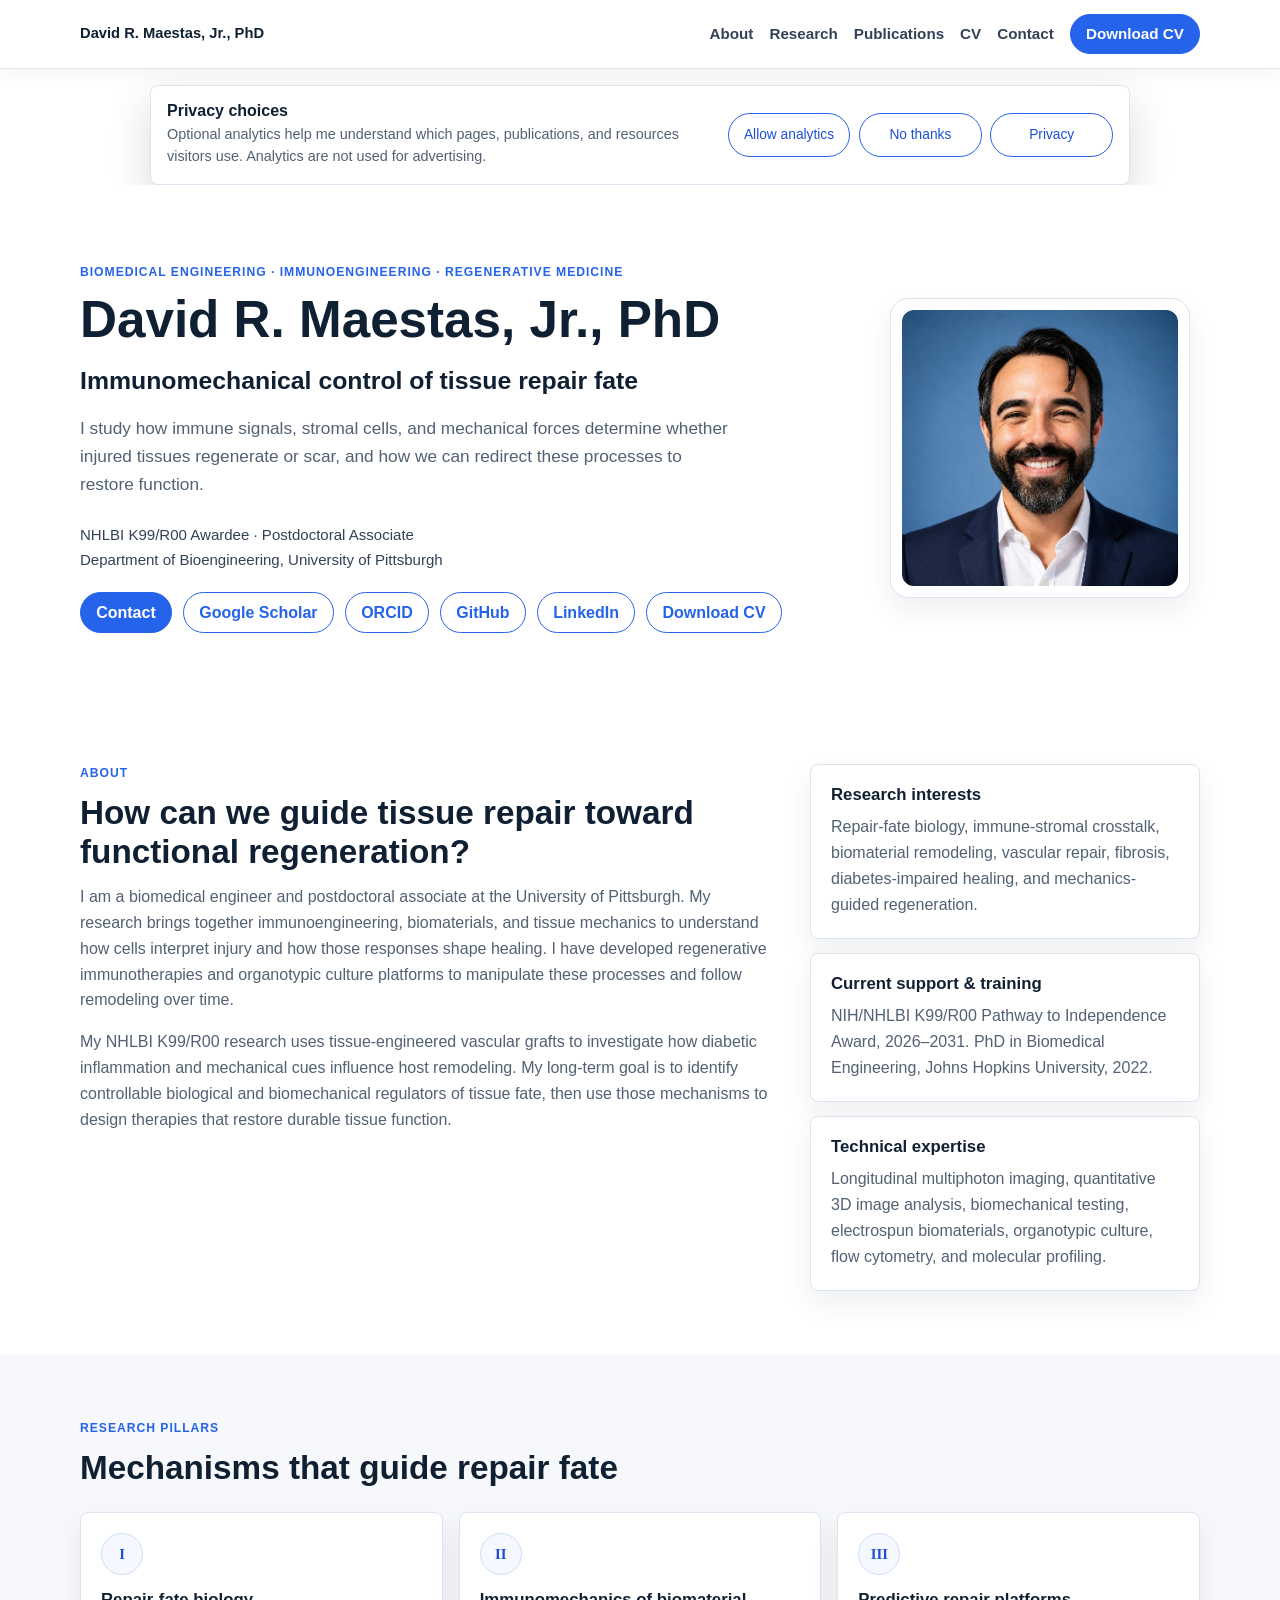
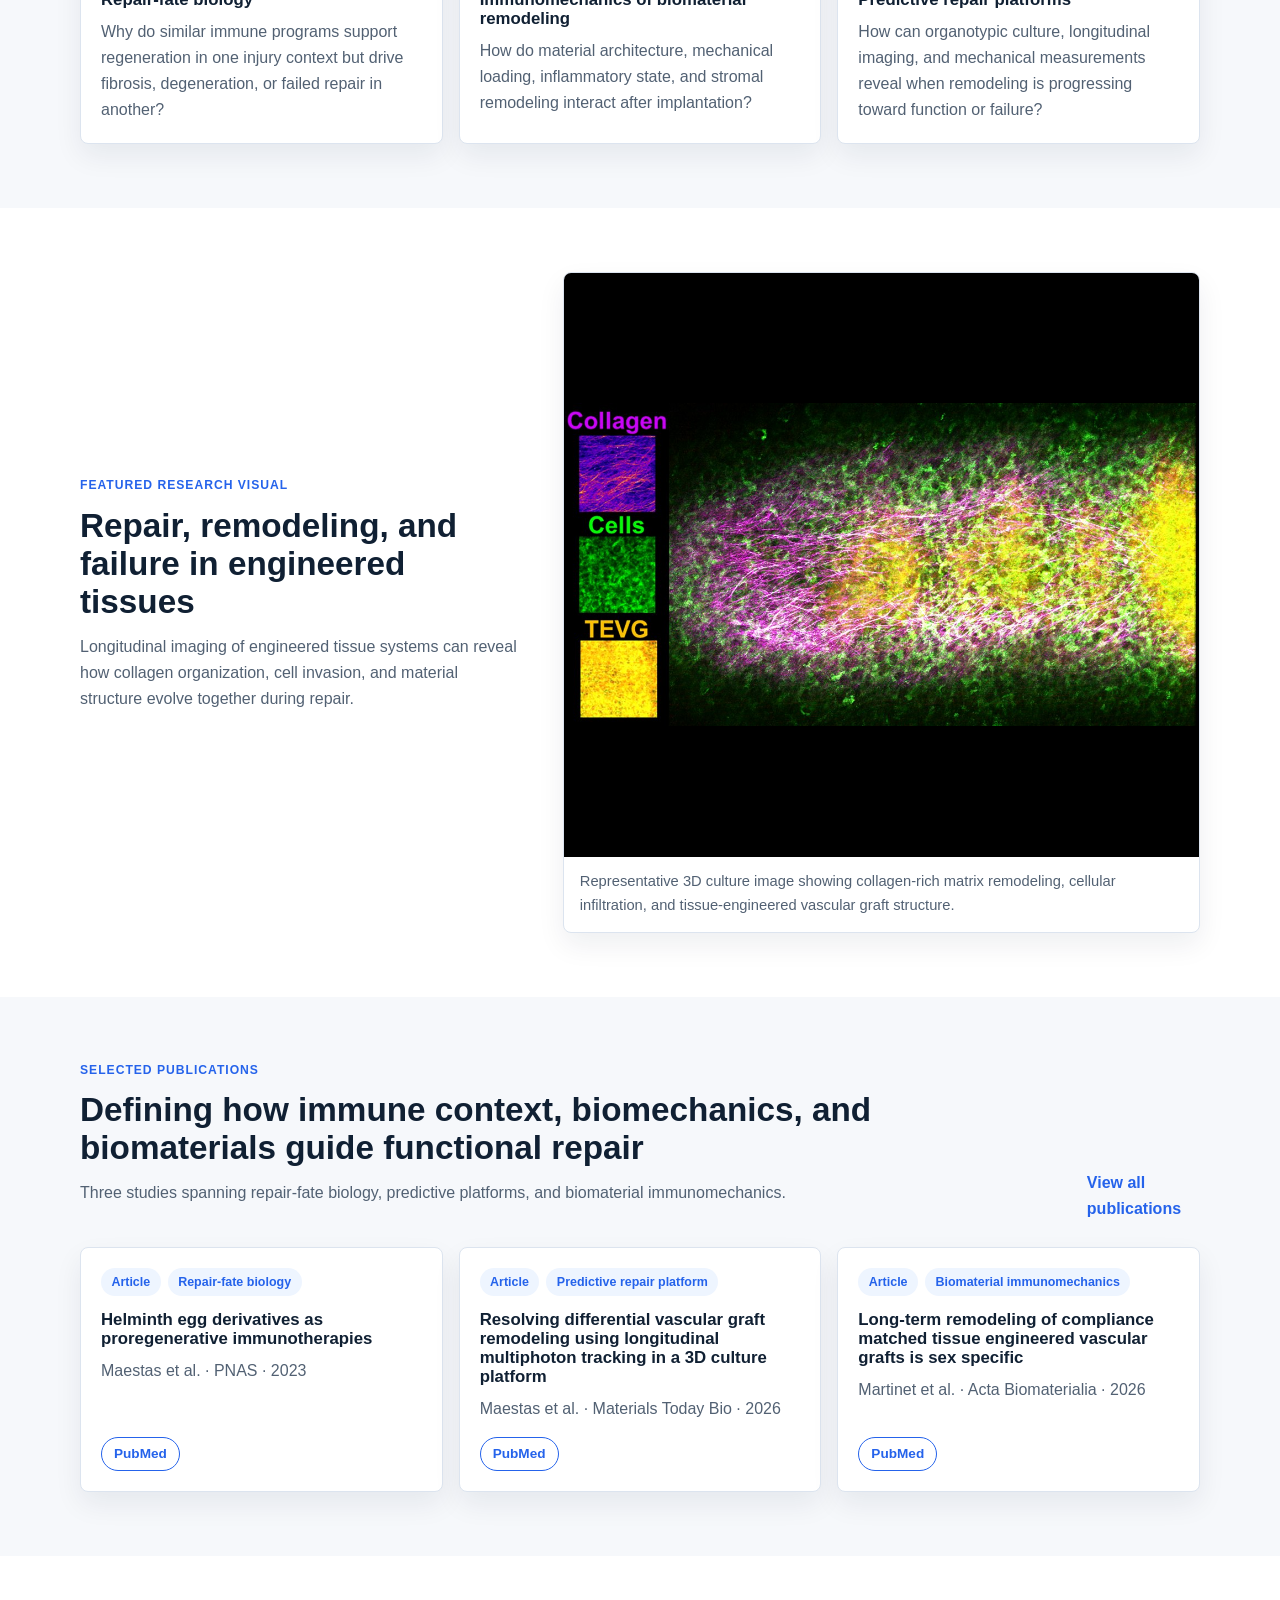
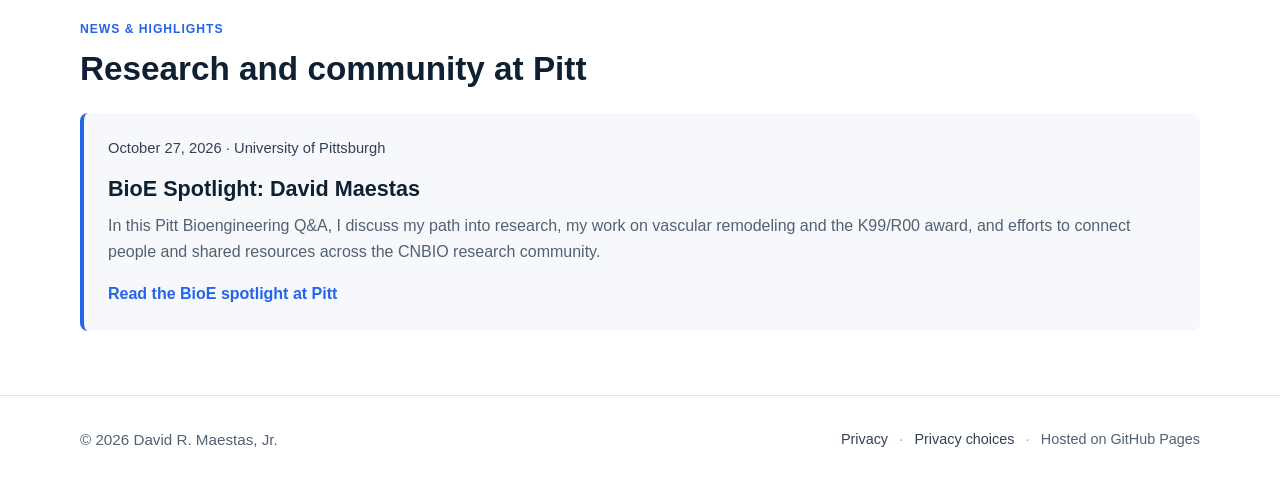
==== index.html @ 8d5c9bd3 "Update downloadable CV to corrected November 2026 version" ====
<!DOCTYPE html>
<html lang="en">
<head>
  <meta charset="utf-8">
  <meta name="viewport" content="width=device-width, initial-scale=1">
  <title>David R. Maestas, Jr., PhD | Biomedical Engineering</title>
  <meta name="description" content="Academic website for David R. Maestas, Jr., PhD, NHLBI K99/R00 awardee studying immune–stromal–mechanical control of functional tissue regeneration and fibrosis.">
  <meta name="robots" content="index,follow,max-image-preview:large">
  <link rel="canonical" href="https://david-maestas.github.io/">
  <meta property="og:type" content="profile">
  <meta property="og:title" content="David R. Maestas, Jr., PhD | Biomedical Engineering">
  <meta property="og:description" content="NHLBI K99/R00 awardee studying how immune signals, stromal cells, and tissue mechanics shape functional regeneration.">
  <meta property="og:url" content="https://david-maestas.github.io/">
  <meta property="og:image" content="https://david-maestas.github.io/assets/david-maestas-headshot.jpg">
  <script type="application/ld+json">
  {
    "@context": "https://schema.org",
    "@type": "ProfilePage",
    "@id": "https://david-maestas.github.io/#profile",
    "url": "https://david-maestas.github.io/",
    "name": "David R. Maestas, Jr., PhD | Academic Profile",
    "dateModified": "2026-11-01",
    "mainEntity": {
      "@type": "Person",
      "@id": "https://david-maestas.github.io/#person",
      "name": "David R. Maestas, Jr., PhD",
      "alternateName": ["David Maestas", "David R. Maestas", "David R. Maestas Jr."],
      "honorificSuffix": "PhD",
      "url": "https://david-maestas.github.io/",
      "image": "https://david-maestas.github.io/assets/david-maestas-headshot.jpg",
      "jobTitle": "Postdoctoral Associate",
      "affiliation": {
        "@type": "Organization",
        "name": "University of Pittsburgh"
      },
      "sameAs": [
        "https://scholar.google.com/citations?user=fU_Xa2kAAAAJ&hl=en",
        "https://orcid.org/0000-0002-8207-1835",
        "https://github.com/david-maestas",
        "https://www.linkedin.com/in/david-r-maestas-jr-phd-5a231016a/",
        "https://www.engineering.pitt.edu/people/students/bioengineering/postdoc/david-r.-maestas",
        "https://www.ncbi.nlm.nih.gov/myncbi/david.maestas.1/bibliography/public/"
      ]
    }
  }
  </script>
  <script src="analytics.js"></script>
  <meta name="theme-color" content="#2563eb">
  <meta property="og:site_name" content="David R. Maestas, Jr., PhD">
  <meta property="og:locale" content="en_US">
  <meta property="og:image:alt" content="David R. Maestas, Jr., PhD">
  <meta name="twitter:card" content="summary_large_image">
  <link rel="icon" type="image/svg+xml" href="assets/favicon.svg">
  <link rel="stylesheet" href="style.css">
</head>
<body>
  <a class="skip-link" href="#main-content">Skip to main content</a>
  <header class="site-header">
    <nav class="nav container" aria-label="Main navigation">
      <a class="brand" href="index.html" aria-label="David R. Maestas, Jr. home">
        <span class="brand-full">David R. Maestas, Jr., PhD</span>
        <span class="brand-short">DRM</span>
      </a>
      <button class="nav-toggle" type="button" aria-expanded="false" aria-controls="nav-menu">
        <span class="sr-only">Toggle navigation</span>
        <span></span>
        <span></span>
        <span></span>
      </button>
      <div class="nav-menu" id="nav-menu">
        <a href="index.html#about" data-analytics-category="navigation" data-analytics-label="about" data-analytics-placement="header">About</a>
        <a href="research.html" data-analytics-category="navigation" data-analytics-label="research" data-analytics-placement="header">Research</a>
        <a href="publications.html" data-analytics-category="navigation" data-analytics-label="publications" data-analytics-placement="header">Publications</a>
        <a href="cv.html" data-analytics-category="navigation" data-analytics-label="cv_page" data-analytics-placement="header">CV</a>
        <a href="contact.html" data-analytics-category="navigation" data-analytics-label="contact" data-analytics-placement="header">Contact</a>
        <a class="nav-button" href="assets/CV_David_Maestas_Nov_2026.pdf" download="David_R_Maestas_CV_Nov_2026.pdf" data-analytics-category="cv" data-analytics-label="cv_pdf" data-analytics-placement="header">Download CV</a>
      </div>
    </nav>
  </header>

  <main id="main-content" tabindex="-1">
    <section class="hero">
      <div class="container hero-grid">
        <div class="hero-copy">
          <p class="eyebrow">Biomedical Engineering &middot; Immunoengineering &middot; Regenerative Medicine</p>
          <h1>David R. Maestas, Jr., PhD</h1>
          <p class="hero-tagline">Immunomechanical control of tissue repair fate</p>
          <p class="hero-summary">I study how immune signals, stromal cells, and mechanical forces determine whether injured tissues regenerate or scar, and how we can redirect these processes to restore function.</p>
          <p class="hero-appointment">NHLBI K99/R00 Awardee · Postdoctoral Associate<br>Department of Bioengineering, University of Pittsburgh</p>
          <div class="button-row" aria-label="Profile links">
            <a class="button primary" href="contact.html" data-analytics-category="internal_cta" data-analytics-label="contact" data-analytics-placement="hero">Contact</a>
            <a class="button secondary" href="https://scholar.google.com/citations?user=fU_Xa2kAAAAJ&amp;hl=en" data-analytics-category="profile" data-analytics-label="google_scholar" data-analytics-placement="hero">Google Scholar</a>
            <a class="button secondary" href="https://orcid.org/0000-0002-8207-1835" data-analytics-category="profile" data-analytics-label="orcid" data-analytics-placement="hero">ORCID</a>
            <a class="button secondary" href="https://github.com/david-maestas" data-analytics-category="profile" data-analytics-label="github" data-analytics-placement="hero">GitHub</a>
            <a class="button secondary" href="https://www.linkedin.com/in/david-r-maestas-jr-phd-5a231016a/" data-analytics-category="profile" data-analytics-label="linkedin" data-analytics-placement="hero">LinkedIn</a>
            <a class="button secondary" href="assets/CV_David_Maestas_Nov_2026.pdf" download="David_R_Maestas_CV_Nov_2026.pdf" data-analytics-category="cv" data-analytics-label="cv_pdf" data-analytics-placement="hero">Download CV</a>
          </div>
        </div>
        <div class="hero-portrait">
          <img width="1254" height="1254" src="assets/david-maestas-headshot.jpg" alt="Portrait of David R. Maestas, Jr., PhD">
        </div>
      </div>
    </section>

    <section class="section" id="about">
      <div class="container two-column">
        <div>
          <p class="section-kicker">About</p>
          <h2>How can we guide tissue repair toward functional regeneration?</h2>
          <p>I am a biomedical engineer and postdoctoral associate at the University of Pittsburgh. My research brings together immunoengineering, biomaterials, and tissue mechanics to understand how cells interpret injury and how those responses shape healing. I have developed regenerative immunotherapies and organotypic culture platforms to manipulate these processes and follow remodeling over time.</p>
          <p>My NHLBI K99/R00 research uses tissue-engineered vascular grafts to investigate how diabetic inflammation and mechanical cues influence host remodeling. My long-term goal is to identify controllable biological and biomechanical regulators of tissue fate, then use those mechanisms to design therapies that restore durable tissue function.</p>
        </div>
        <aside class="info-stack" aria-label="Professional summary">
          <article class="card compact-card">
            <h3>Research interests</h3>
            <p>Repair-fate biology, immune-stromal crosstalk, biomaterial remodeling, vascular repair, fibrosis, diabetes-impaired healing, and mechanics-guided regeneration.</p>
          </article>
          <article class="card compact-card">
            <h3>Current support &amp; training</h3>
            <p>NIH/NHLBI K99/R00 Pathway to Independence Award, 2026–2031. PhD in Biomedical Engineering, Johns Hopkins University, 2022.</p>
          </article>
          <article class="card compact-card">
            <h3>Technical expertise</h3>
            <p>Longitudinal multiphoton imaging, quantitative 3D image analysis, biomechanical testing, electrospun biomaterials, organotypic culture, flow cytometry, and molecular profiling.</p>
          </article>
        </aside>
      </div>
    </section>

    <section class="section section-muted">
      <div class="container">
        <div class="section-heading">
          <p class="section-kicker">Research pillars</p>
          <h2>Mechanisms that guide repair fate</h2>
        </div>
        <div class="card-grid three">
          <article class="card pillar-card">
            <span class="card-letter" aria-hidden="true">I</span>
            <h3>Repair-fate biology</h3>
            <p>Why do similar immune programs support regeneration in one injury context but drive fibrosis, degeneration, or failed repair in another?</p>
          </article>
          <article class="card pillar-card">
            <span class="card-letter" aria-hidden="true">II</span>
            <h3>Immunomechanics of biomaterial remodeling</h3>
            <p>How do material architecture, mechanical loading, inflammatory state, and stromal remodeling interact after implantation?</p>
          </article>
          <article class="card pillar-card">
            <span class="card-letter" aria-hidden="true">III</span>
            <h3>Predictive repair platforms</h3>
            <p>How can organotypic culture, longitudinal imaging, and mechanical measurements reveal when remodeling is progressing toward function or failure?</p>
          </article>
        </div>
      </div>
    </section>

    <section class="section">
      <div class="container visual-feature">
        <div>
          <p class="section-kicker">Featured research visual</p>
          <h2>Repair, remodeling, and failure in engineered tissues</h2>
          <p>Longitudinal imaging of engineered tissue systems can reveal how collagen organization, cell invasion, and material structure evolve together during repair.</p>
        </div>
        <figure class="research-figure">
          <img loading="lazy" width="1150" height="584" src="assets/research-visual-3d-culture.jpg" alt="Composite research image showing collagen, cells, and a tissue engineered vascular graft in 3D culture.">
          <figcaption>Representative 3D culture image showing collagen-rich matrix remodeling, cellular infiltration, and tissue-engineered vascular graft structure.</figcaption>
        </figure>
      </div>
    </section>

    <section class="section section-muted">
      <div class="container">
        <div class="section-heading split">
          <div>
            <p class="section-kicker">Selected publications</p>
            <h2>Defining how immune context, biomechanics, and biomaterials guide functional repair</h2>
            <p>Three studies spanning repair-fate biology, predictive platforms, and biomaterial immunomechanics.</p>
          </div>
          <a class="text-link" href="publications.html" data-analytics-category="internal_cta" data-analytics-label="all_publications" data-analytics-placement="selected_publications">View all publications</a>
        </div>
        <div class="publication-preview">
          <article class="publication-card">
            <div class="tag-row"><span class="tag">Article</span><span class="tag">Repair-fate biology</span></div>
            <h3>Helminth egg derivatives as proregenerative immunotherapies</h3>
            <p class="pub-meta">Maestas et al. &middot; PNAS &middot; 2023</p>
            <div class="button-row small">
              <a class="button secondary" href="https://pubmed.ncbi.nlm.nih.gov/36780522/" data-analytics-category="publication" data-analytics-label="pubmed_36780522" data-analytics-placement="selected_publications">PubMed</a>
            </div>
          </article>
          <article class="publication-card">
            <div class="tag-row"><span class="tag">Article</span><span class="tag">Predictive repair platform</span></div>
            <h3>Resolving differential vascular graft remodeling using longitudinal multiphoton tracking in a 3D culture platform</h3>
            <p class="pub-meta">Maestas et al. &middot; Materials Today Bio &middot; 2026</p>
            <div class="button-row small">
              <a class="button secondary" href="https://pubmed.ncbi.nlm.nih.gov/42761648/" data-analytics-category="publication" data-analytics-label="pubmed_42761648" data-analytics-placement="selected_publications">PubMed</a>
            </div>
          </article>
          <article class="publication-card">
            <div class="tag-row"><span class="tag">Article</span><span class="tag">Biomaterial immunomechanics</span></div>
            <h3>Long-term remodeling of compliance matched tissue engineered vascular grafts is sex specific</h3>
            <p class="pub-meta">Martinet et al. &middot; Acta Biomaterialia &middot; 2026</p>
            <div class="button-row small">
              <a class="button secondary" href="https://pubmed.ncbi.nlm.nih.gov/42349735/" data-analytics-category="publication" data-analytics-label="pubmed_42349735" data-analytics-placement="selected_publications">PubMed</a>
            </div>
          </article>
        </div>
      </div>
    </section>
    <section class="section" id="highlights">
      <div class="container">
        <div class="section-heading"><p class="section-kicker">News &amp; highlights</p><h2>Research and community at Pitt</h2></div>
        <article class="news-highlight">
          <p class="page-updated"><time datetime="2026-10-27">October 27, 2026</time> · University of Pittsburgh</p>
          <h3>BioE Spotlight: David Maestas</h3>
          <p>In this Pitt Bioengineering Q&amp;A, I discuss my path into research, my work on vascular remodeling and the K99/R00 award, and efforts to connect people and shared resources across the CNBIO research community.</p>
          <a class="text-link" href="https://www.engineering.pitt.edu/news/2026/bioe-spotlight-series-david-maestas/">Read the BioE spotlight at Pitt</a>
        </article>
      </div>
    </section>
  </main>

  <footer class="site-footer">
    <div class="container footer-inner">
      <p>&copy; 2026 David R. Maestas, Jr.</p>
      <nav class="footer-links" aria-label="Footer navigation">
        <a href="privacy.html" data-analytics-category="navigation" data-analytics-label="privacy" data-analytics-placement="footer">Privacy</a>
        <a href="privacy.html#analytics-choice" data-analytics-privacy-choices>Privacy choices</a>
        <span>Hosted on GitHub Pages</span>
      </nav>
    </div>
  </footer>

  <script src="script.js"></script>
</body>
</html>
---- style.css ----
:root {
  --bg: #ffffff;
  --bg-soft: #f6f8fb;
  --bg-blue: #eef5ff;
  --text: #102033;
  --muted: #526173;
  --muted-strong: #334155;
  --line: #dce4ef;
  --accent: #2563eb;
  --accent-dark: #1d4ed8;
  --card: #ffffff;
  --shadow: 0 12px 28px rgba(15, 32, 51, 0.07);
  --radius: 8px;
  --max-width: 1120px;
}

* {
  box-sizing: border-box;
}

html {
  scroll-behavior: smooth;
  scroll-padding-top: 88px;
}

body {
  margin: 0;
  color: var(--text);
  background: var(--bg);
  font-family: Arial, Helvetica, sans-serif;
  font-size: 16px;
  line-height: 1.62;
}

img {
  display: block;
  max-width: 100%;
}

a {
  color: var(--accent);
  text-decoration: none;
}

a:hover,
a:focus {
  color: var(--accent-dark);
  text-decoration: underline;
}

h1,
h2,
h3,
p {
  margin-top: 0;
}

h1,
h2,
h3 {
  line-height: 1.15;
  letter-spacing: 0;
}

h1 {
  font-size: clamp(2rem, 4.2vw, 3.45rem);
  margin-bottom: 0.85rem;
}

h2 {
  font-size: clamp(1.5rem, 2.6vw, 2.15rem);
  margin-bottom: 0.8rem;
}

h3 {
  font-size: 1.05rem;
  margin-bottom: 0.6rem;
}

p {
  color: var(--muted);
}

.container {
  width: min(100% - 40px, var(--max-width));
  margin: 0 auto;
}

.narrow {
  max-width: 820px;
}

.sr-only {
  position: absolute;
  width: 1px;
  height: 1px;
  padding: 0;
  margin: -1px;
  overflow: hidden;
  clip: rect(0, 0, 0, 0);
  white-space: nowrap;
  border: 0;
}

.site-header {
  position: sticky;
  top: 0;
  z-index: 20;
  background: rgba(255, 255, 255, 0.96);
  border-bottom: 1px solid rgba(220, 228, 239, 0.9);
  box-shadow: 0 6px 18px rgba(15, 32, 51, 0.045);
  backdrop-filter: blur(10px);
}

.nav {
  min-height: 68px;
  display: flex;
  align-items: center;
  justify-content: space-between;
  gap: 1rem;
}

.brand {
  display: inline-flex;
  align-items: center;
  color: var(--text);
  font-size: clamp(0.92rem, 1.15vw, 1.02rem);
  font-weight: 800;
  letter-spacing: 0;
  text-decoration: none;
  white-space: nowrap;
}

.brand:hover,
.brand:focus {
  color: var(--accent);
  text-decoration: none;
}

.brand-short {
  display: none;
  place-items: center;
  width: 42px;
  height: 42px;
  border-radius: 10px;
  color: #ffffff;
  background: var(--accent);
  font-weight: 800;
}

.nav-menu {
  display: flex;
  align-items: center;
  gap: 1rem;
  font-size: 0.95rem;
  font-weight: 600;
}

.nav-menu a {
  color: var(--muted-strong);
}

.nav-menu a:hover,
.nav-menu a:focus,
.nav-menu a.active {
  color: var(--accent);
}

.nav-button,
.button {
  display: inline-flex;
  align-items: center;
  justify-content: center;
  min-height: 40px;
  padding: 0.62rem 0.95rem;
  border-radius: 999px;
  border: 1px solid var(--accent);
  font-weight: 700;
  line-height: 1.2;
  text-decoration: none;
  white-space: nowrap;
}

a:focus-visible,
button:focus-visible,
.button:focus-visible {
  outline: 3px solid var(--accent-dark);
  outline-offset: 3px;
}

.nav-button,
.button.primary {
  color: #ffffff;
  background: var(--accent);
}

.nav-menu .nav-button {
  color: #ffffff;
}

.nav-button:hover,
.nav-button:focus,
.button.primary:hover,
.button.primary:focus {
  color: #ffffff;
  background: var(--accent-dark);
  border-color: var(--accent-dark);
  text-decoration: none;
}

.button.secondary {
  color: var(--accent);
  background: #ffffff;
}

.button.secondary:hover,
.button.secondary:focus {
  color: #ffffff;
  background: var(--accent);
  text-decoration: none;
}

.button.disabled {
  color: #64748b;
  background: #f8fafc;
  border-color: #dbe3ed;
  cursor: default;
  pointer-events: none;
}

.button-row {
  display: flex;
  flex-wrap: wrap;
  gap: 0.7rem;
  align-items: center;
}

.button-row.small {
  gap: 0.45rem;
}

.button-row.small .button {
  min-height: 34px;
  padding: 0.45rem 0.75rem;
  font-size: 0.85rem;
}

.nav-toggle {
  display: none;
  width: 46px;
  height: 46px;
  padding: 0;
  border: 1px solid var(--line);
  border-radius: 12px;
  background: #ffffff;
  cursor: pointer;
}

.nav-toggle span:not(.sr-only) {
  display: block;
  width: 20px;
  height: 2px;
  margin: 4px auto;
  background: var(--text);
}

.hero {
  padding: 4.9rem 0 4.2rem;
  background: #ffffff;
}

.hero-grid {
  display: grid;
  grid-template-columns: minmax(0, 1fr) 320px;
  gap: 3rem;
  align-items: center;
}

.hero h1 {
  max-width: 720px;
  font-size: clamp(2.1rem, 4vw, 3.55rem);
  line-height: 1.06;
  text-wrap: balance;
}

.eyebrow,
.section-kicker {
  color: var(--accent);
  font-size: 0.76rem;
  font-weight: 800;
  letter-spacing: 0.08em;
  text-transform: uppercase;
  margin-bottom: 0.65rem;
}

.hero-tagline {
  color: var(--text);
  font-size: clamp(1.18rem, 2vw, 1.55rem);
  font-weight: 700;
  margin-bottom: 0.85rem;
  text-wrap: balance;
}

.hero-summary {
  max-width: 650px;
  font-size: 1.08rem;
  margin-bottom: 1.55rem;
}

.hero-portrait {
  justify-self: center;
  width: min(100%, 300px);
  aspect-ratio: 1;
  border-radius: 18px;
  padding: 0.7rem;
  background: #ffffff;
  border: 1px solid var(--line);
  box-shadow: var(--shadow);
}

.hero-portrait img {
  width: 100%;
  height: 100%;
  object-fit: cover;
  border-radius: 12px;
}

.section,
.page-hero {
  padding: 4rem 0;
}

.page-hero {
  background: var(--bg-soft);
  border-bottom: 1px solid var(--line);
}

.page-hero .button {
  margin-top: 1rem;
}

.section-muted {
  background: var(--bg-soft);
}

.section-heading {
  max-width: 780px;
  margin-bottom: 1.55rem;
}

.section-heading.split {
  max-width: none;
  display: flex;
  align-items: end;
  justify-content: space-between;
  gap: 1.5rem;
}

.text-link {
  font-weight: 700;
}

.two-column {
  display: grid;
  grid-template-columns: minmax(0, 1fr) 390px;
  gap: 2.4rem;
  align-items: start;
}

.info-stack {
  display: grid;
  gap: 0.9rem;
}

.card,
.publication-card,
.publication-entry,
.cv-section {
  background: var(--card);
  border: 1px solid var(--line);
  border-radius: var(--radius);
  box-shadow: var(--shadow);
}

.card {
  padding: 1.25rem;
}

.compact-card p,
.pillar-card p,
.publication-card p,
.contact-card p {
  margin-bottom: 0;
}

.card-grid {
  display: grid;
  gap: 1rem;
}

.card-grid.three {
  grid-template-columns: repeat(3, minmax(0, 1fr));
}

.pillar-card {
  min-height: 220px;
}

.card-letter {
  display: inline-grid;
  place-items: center;
  width: 42px;
  height: 42px;
  margin-bottom: 0.95rem;
  border: 1px solid #cfddfa;
  border-radius: 50%;
  color: var(--accent-dark);
  background: #f5f8ff;
  font-family: Georgia, "Times New Roman", serif;
  font-size: 0.92rem;
  font-weight: 700;
  line-height: 1;
}

.visual-feature {
  display: grid;
  grid-template-columns: 0.82fr 1.18fr;
  gap: 2.5rem;
  align-items: center;
}

.research-figure {
  margin: 0;
  overflow: hidden;
  border: 1px solid var(--line);
  border-radius: var(--radius);
  background: #ffffff;
  box-shadow: var(--shadow);
}

.research-figure img {
  width: 100%;
  aspect-ratio: 1692 / 859;
  background: #000000;
  object-fit: contain;
  object-position: center;
}

.research-figure figcaption {
  padding: 0.85rem 1rem;
  color: var(--muted);
  font-size: 0.92rem;
}

.publication-preview {
  display: grid;
  grid-template-columns: repeat(3, minmax(0, 1fr));
  gap: 1rem;
}

.publication-card {
  display: flex;
  min-height: 245px;
  flex-direction: column;
  padding: 1.25rem;
}

.publication-card .button-row {
  margin-top: auto;
}

.tag-row {
  display: flex;
  flex-wrap: wrap;
  gap: 0.45rem;
  margin-bottom: 0.85rem;
}

.tag,
.badge {
  display: inline-flex;
  align-items: center;
  min-height: 28px;
  padding: 0.25rem 0.65rem;
  border-radius: 999px;
  color: var(--accent);
  background: var(--bg-blue);
  font-size: 0.78rem;
  font-weight: 800;
}

.pub-meta,
.authors,
.venue,
.muted {
  color: var(--muted);
}

.content-list {
  display: grid;
  gap: 1.45rem;
}

.content-block {
  max-width: 880px;
  min-width: 0;
  overflow-wrap: anywhere;
  padding-bottom: 0.2rem;
}

.content-block.callout {
  max-width: none;
  padding: 1.5rem;
  border-radius: var(--radius);
  background: var(--bg-blue);
  border: 1px solid #cfe0ff;
}

.timeline {
  display: grid;
  gap: 1.05rem;
}

.timeline-item {
  display: grid;
  grid-template-columns: 110px minmax(0, 1fr);
  gap: 1.25rem;
}

.year {
  color: var(--accent);
  font-size: 1.25rem;
  font-weight: 800;
  padding-top: 1.1rem;
}

.publication-entry {
  padding: 1.25rem;
}

.publication-entry h2 {
  font-size: 1.35rem;
  margin-top: 0.8rem;
}

.publication-entry h3 {
  font-size: 1.2rem;
  line-height: 1.3;
  margin: 0.5rem 0 0.8rem;
}

.hero-appointment {
  font-size: 0.94rem;
  color: var(--muted-strong);
  margin-bottom: 1.25rem;
}

.skip-link {
  position: fixed;
  z-index: 100;
  top: 0.5rem;
  left: 0.5rem;
  transform: translateY(-180%);
  padding: 0.65rem 1rem;
  background: var(--text);
  color: #ffffff;
  border-radius: 6px;
}

.skip-link:focus {
  transform: translateY(0);
  color: #ffffff;
}

main:focus {
  outline: none;
}

.card-grid.two {
  grid-template-columns: repeat(2, minmax(0, 1fr));
}

.status-note,
.page-updated,
.award-detail {
  font-size: 0.92rem;
  color: var(--muted-strong);
}

.status-note {
  margin: 1rem 0 0;
}

.news-highlight {
  padding: 1.5rem;
  border-left: 4px solid var(--accent);
  background: var(--bg-soft);
  border-radius: var(--radius);
}

.news-highlight h3 {
  font-size: 1.35rem;
  line-height: 1.3;
}

.contact-card a,
.publication-entry,
.cv-section {
  overflow-wrap: anywhere;
}

.cv-section p:last-child {
  margin-bottom: 0;
}

.cv-layout {
  display: grid;
  gap: 1rem;
}

.cv-section {
  padding: 1.25rem;
}

.cv-section h2 {
  font-size: 1.35rem;
  padding-bottom: 0.7rem;
  margin-bottom: 0.85rem;
  border-bottom: 1px solid var(--line);
}

.cv-item {
  padding: 0.8rem 0;
}

.cv-item + .cv-item {
  border-top: 1px solid var(--line);
}

.placeholder {
  color: var(--muted);
}

.skill-list {
  margin: 0;
  padding-left: 1.2rem;
  color: var(--muted);
}

.contact-hero {
  text-align: center;
}

.contact-grid {
  max-width: 900px;
  display: grid;
  grid-template-columns: repeat(2, minmax(0, 1fr));
  gap: 1rem;
}

.contact-card h2 {
  font-size: 1.2rem;
}

.contact-card.wide {
  grid-column: 1 / -1;
}

.site-footer {
  padding: 2rem 0;
  border-top: 1px solid var(--line);
  background: #ffffff;
}

.site-footer p {
  margin: 0;
  color: var(--muted);
  font-size: 0.95rem;
}

.footer-inner,
.footer-links {
  display: flex;
  align-items: center;
  gap: 0.7rem;
}

.footer-inner {
  justify-content: space-between;
}

.footer-links {
  flex-wrap: wrap;
  justify-content: flex-end;
  color: var(--muted);
  font-size: 0.9rem;
}

.footer-links > * + *::before {
  content: "\00b7";
  margin-right: 0.7rem;
  color: #94a3b8;
}

.footer-links a {
  color: var(--muted-strong);
}

.privacy-content strong {
  color: var(--text);
}

.analytics-consent {
  width: min(calc(100% - 32px), 980px);
  margin: 16px auto 0;
  padding: 1rem;
  border: 1px solid var(--line);
  border-radius: var(--radius);
  background: #ffffff;
  box-shadow: 0 16px 42px rgba(15, 32, 51, 0.16);
}

.analytics-consent[hidden] {
  display: none;
}

.analytics-consent__inner {
  display: grid;
  grid-template-columns: minmax(0, 1fr) auto;
  align-items: center;
  gap: 1.25rem;
}

.analytics-consent__copy h2 {
  margin-bottom: 0.25rem;
  font-size: 1rem;
}

.analytics-consent__copy p {
  max-width: 640px;
  margin-bottom: 0;
  font-size: 0.9rem;
  line-height: 1.5;
}

.analytics-consent__actions {
  display: grid;
  grid-template-columns: repeat(3, minmax(0, 1fr));
  gap: 0.55rem;
}

.consent-button {
  min-width: 120px;
  color: var(--accent-dark);
  background: #ffffff;
  cursor: pointer;
  font: inherit;
  font-size: 0.86rem;
}

.consent-button:hover,
.consent-button:focus {
  color: #ffffff;
  background: var(--accent);
  text-decoration: none;
}

.analytics-notice {
  position: fixed;
  z-index: 60;
  top: 84px;
  right: 20px;
  max-width: min(360px, calc(100% - 40px));
  padding: 0.75rem 0.9rem;
  border: 1px solid var(--line);
  border-radius: var(--radius);
  color: var(--text);
  background: #ffffff;
  box-shadow: var(--shadow);
  font-size: 0.9rem;
}

@media (max-width: 880px) {
  .js .nav-toggle {
    display: block;
  }

  .brand-full {
    display: none;
  }

  .brand-short {
    display: inline-grid;
  }

  .nav-menu {
    flex-direction: column;
    align-items: stretch;
    width: 100%;
  }

  .nav {
    flex-wrap: wrap;
    padding-block: 0.65rem;
  }

  .js .nav {
    flex-wrap: nowrap;
    padding-block: 0;
  }

  .js .nav-menu {
    position: absolute;
    width: auto;
    top: 68px;
    left: 20px;
    right: 20px;
    display: none;
    flex-direction: column;
    align-items: stretch;
    gap: 0;
    padding: 0.75rem;
    background: #ffffff;
    border: 1px solid var(--line);
    border-radius: 16px;
    box-shadow: var(--shadow);
  }

  .js .nav-menu.is-open {
    display: flex;
  }

  .nav-menu a {
    padding: 0.85rem 0.9rem;
    border-radius: 10px;
  }

  .nav-button {
    margin-top: 0.4rem;
  }

  .hero {
    padding: 3.3rem 0;
  }

  .hero-grid,
  .two-column,
  .visual-feature,
  .timeline-item {
    grid-template-columns: 1fr;
  }

  .hero-copy {
    text-align: center;
  }

  .hero-summary {
    margin-left: auto;
    margin-right: auto;
  }

  .button-row {
    justify-content: center;
  }

  .hero-portrait {
    order: -1;
    width: min(72vw, 260px);
    border-radius: 18px;
  }

  .hero-portrait img {
    border-radius: 12px;
  }

  .card-grid.three,
  .card-grid.two,
  .publication-preview,
  .contact-grid {
    grid-template-columns: 1fr;
  }

  .publication-card {
    min-height: 0;
  }

  .section-heading.split {
    align-items: start;
    flex-direction: column;
  }

  .year {
    padding-top: 0;
  }

  .contact-card.wide {
    grid-column: auto;
  }

  .analytics-consent__inner {
    grid-template-columns: 1fr;
    gap: 0.8rem;
  }
}

@media (max-width: 520px) {
  body {
    font-size: 16px;
  }

  .container {
    width: min(100% - 28px, var(--max-width));
  }

  .section,
  .page-hero {
    padding: 3rem 0;
  }

  .button,
  .nav-button {
    width: 100%;
  }

  .button-row.small .button {
    width: auto;
  }

  .publication-entry,
  .publication-card,
  .cv-section,
  .card {
    padding: 1.1rem;
  }

  .footer-inner {
    align-items: flex-start;
    flex-direction: column;
  }

  .footer-links {
    justify-content: flex-start;
  }

  .analytics-consent {
    width: calc(100% - 20px);
    margin-top: 10px;
  }

  .analytics-consent__actions {
    grid-template-columns: 1fr;
  }

  .consent-button {
    width: 100%;
  }
}

@media (prefers-reduced-motion: reduce) {
  html {
    scroll-behavior: auto;
  }
}
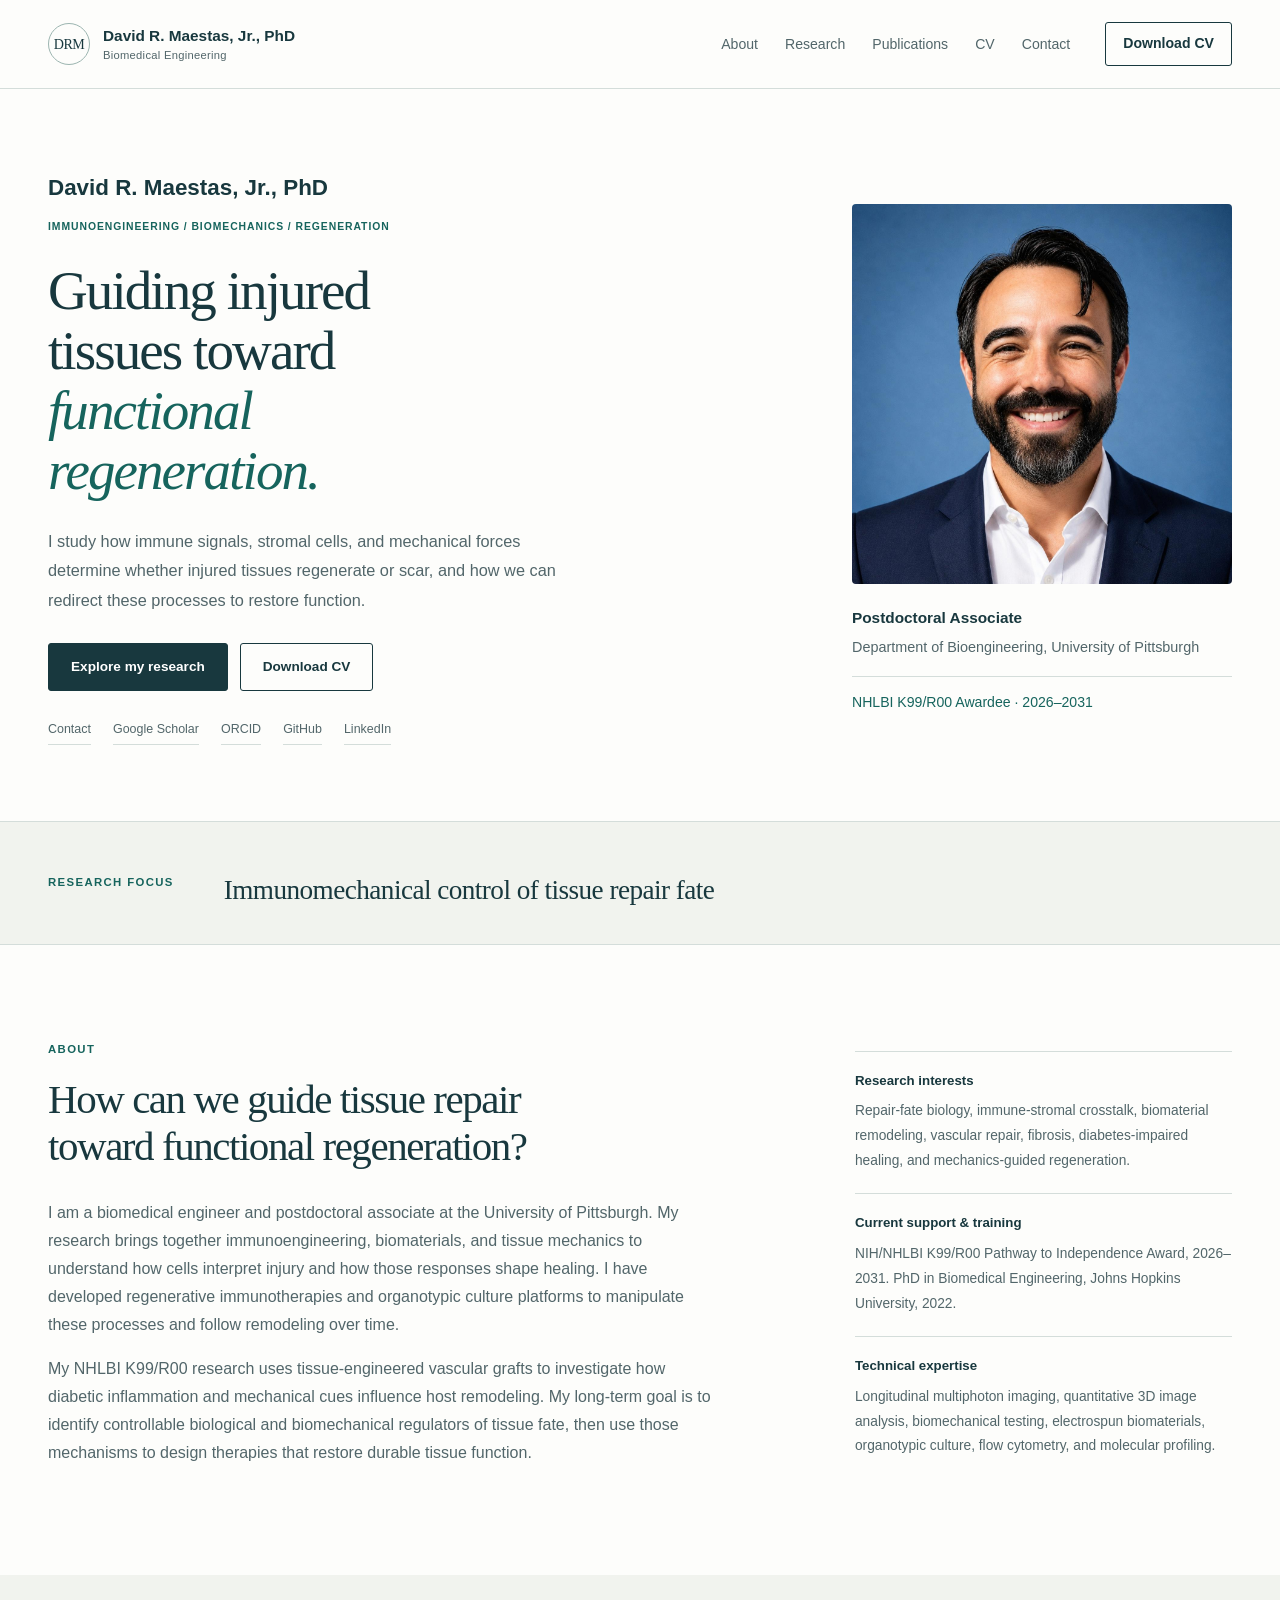
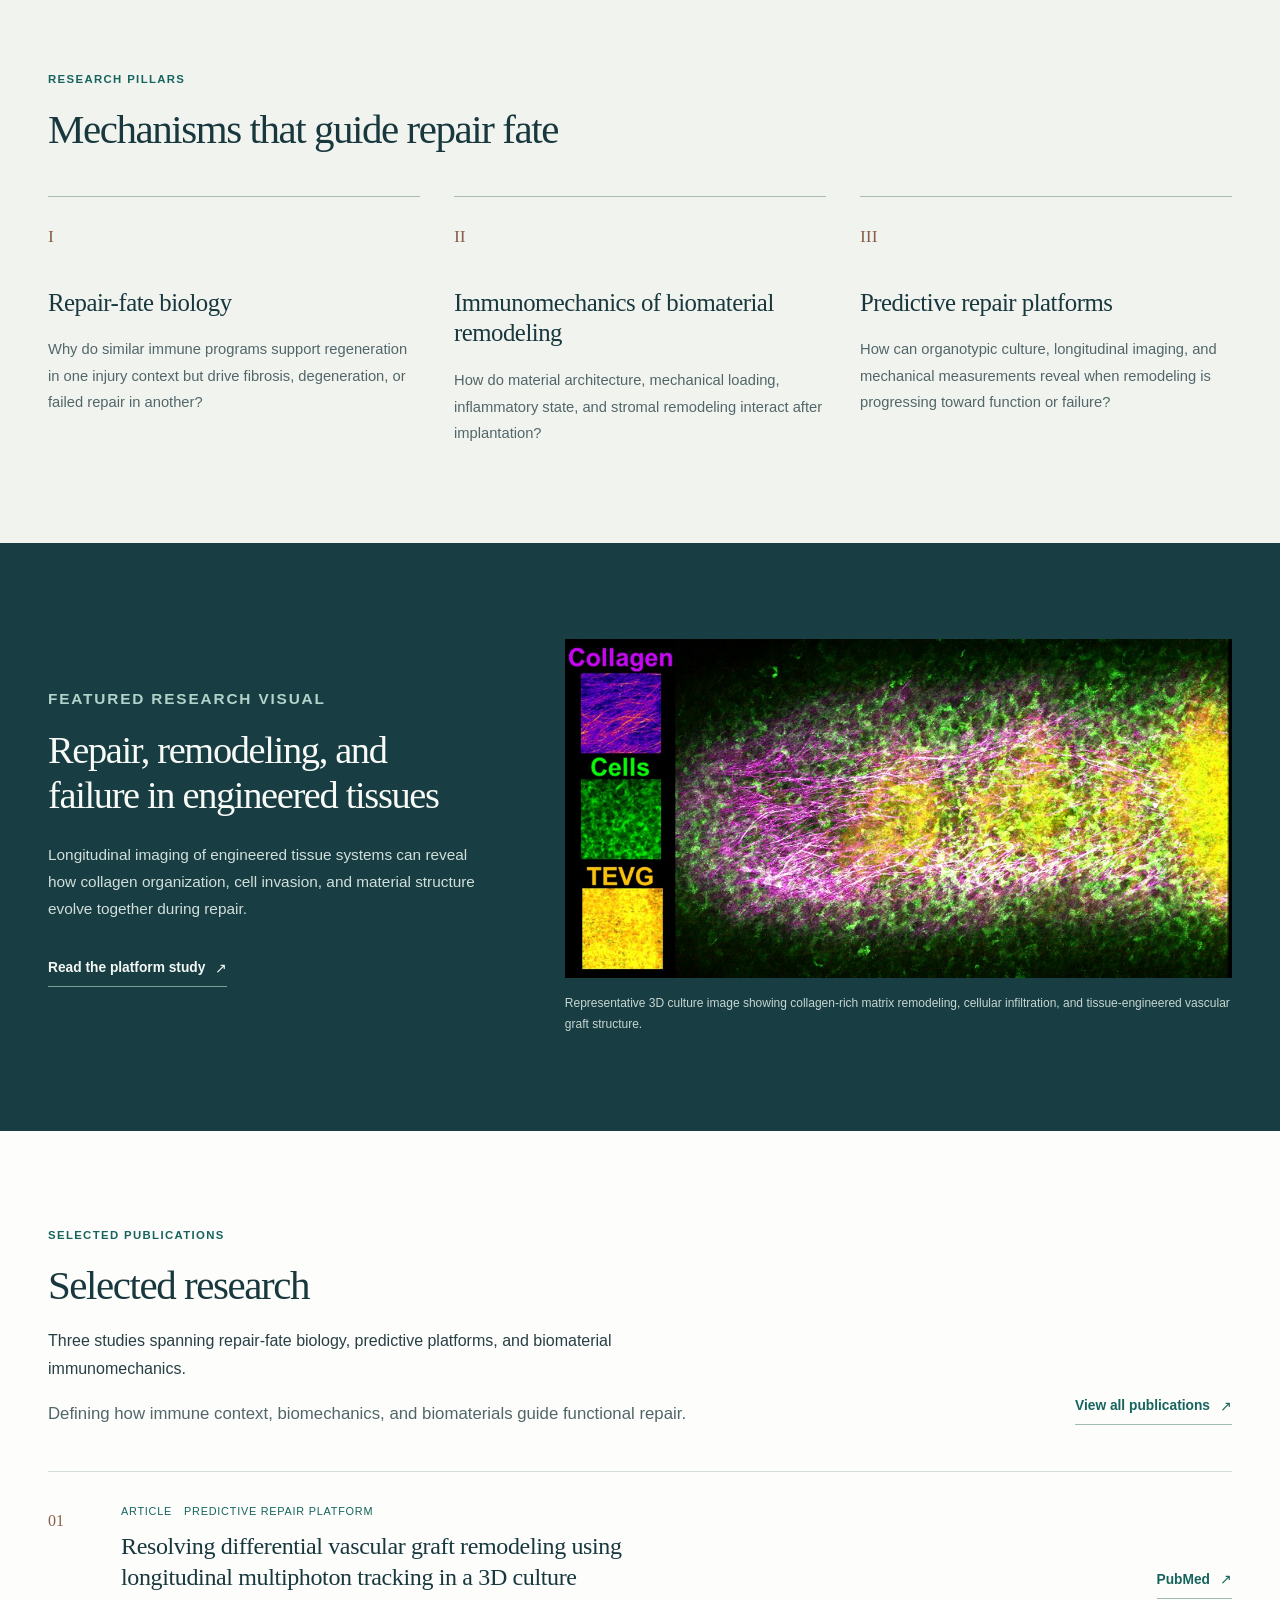
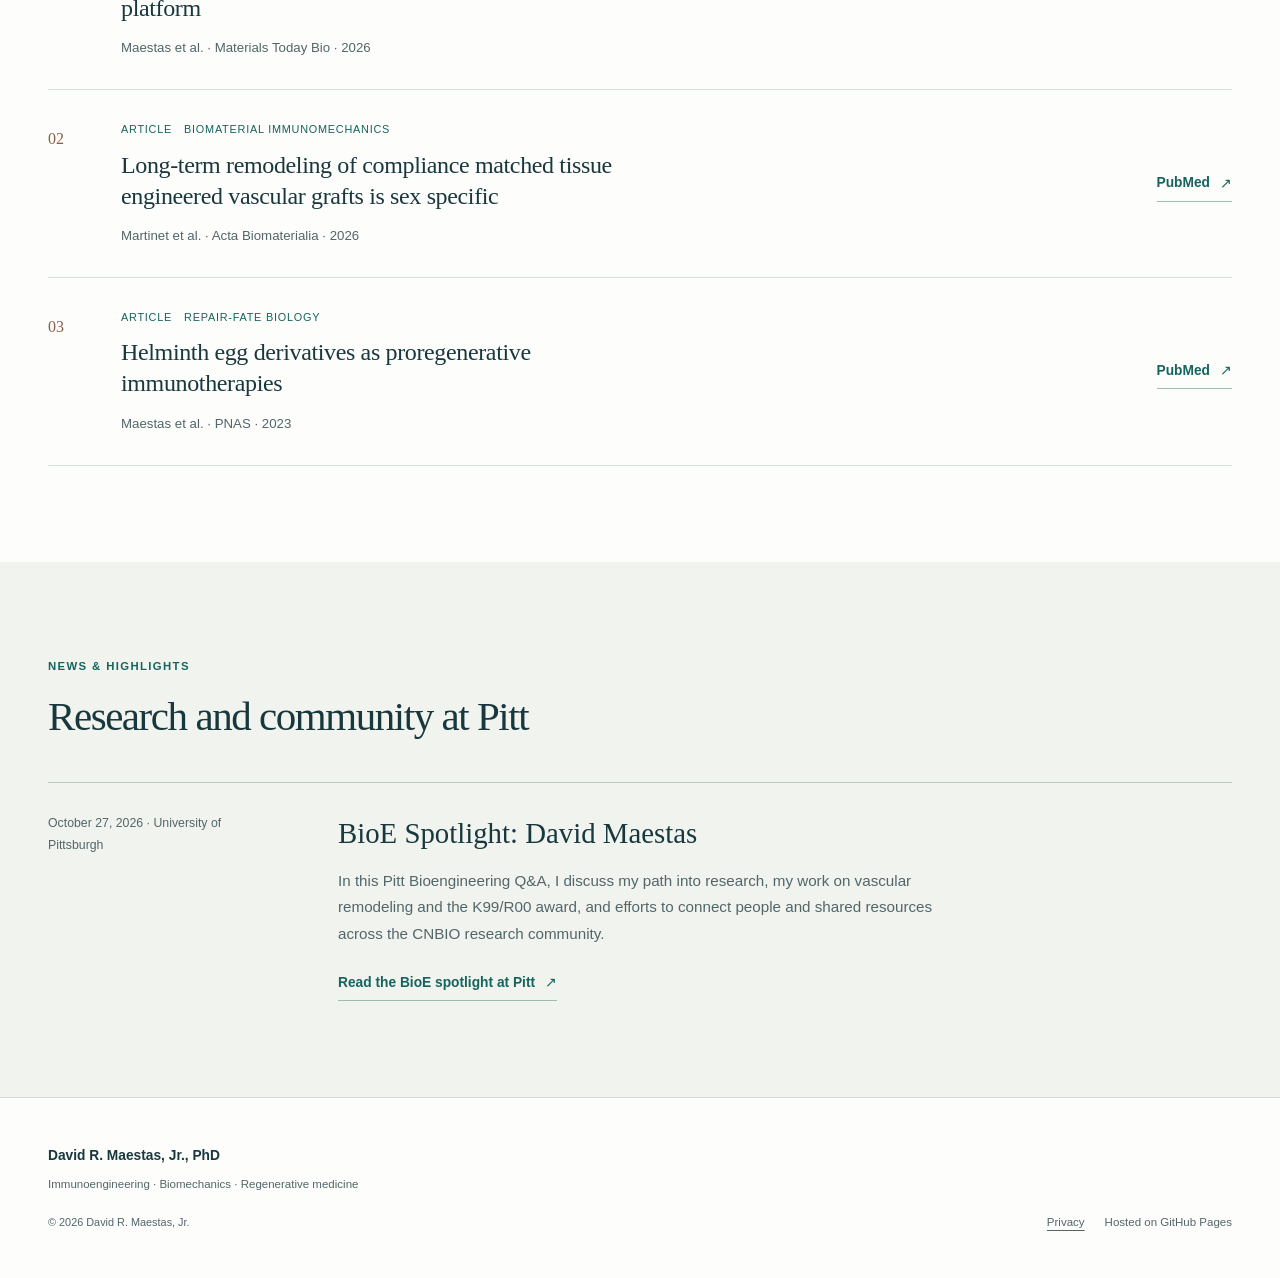
==== commit f0c5236c: "Polish academic website design and remove visitor tracking" ====
--- a/index.html
+++ b/index.html
@@ -1,18 +1,18 @@
 <!DOCTYPE html>
 <html lang="en">
-<head>
-  <meta charset="utf-8">
-  <meta name="viewport" content="width=device-width, initial-scale=1">
-  <title>David R. Maestas, Jr., PhD | Biomedical Engineering</title>
-  <meta name="description" content="Academic website for David R. Maestas, Jr., PhD, NHLBI K99/R00 awardee studying immune–stromal–mechanical control of functional tissue regeneration and fibrosis.">
-  <meta name="robots" content="index,follow,max-image-preview:large">
-  <link rel="canonical" href="https://david-maestas.github.io/">
-  <meta property="og:type" content="profile">
-  <meta property="og:title" content="David R. Maestas, Jr., PhD | Biomedical Engineering">
-  <meta property="og:description" content="NHLBI K99/R00 awardee studying how immune signals, stromal cells, and tissue mechanics shape functional regeneration.">
-  <meta property="og:url" content="https://david-maestas.github.io/">
-  <meta property="og:image" content="https://david-maestas.github.io/assets/david-maestas-headshot.jpg">
-  <script type="application/ld+json">
+  <head>
+    <meta charset="utf-8">
+    <meta name="viewport" content="width=device-width, initial-scale=1">
+    <title>David R. Maestas, Jr., PhD | Biomedical Engineering</title>
+    <meta name="description" content="Academic website for David R. Maestas, Jr., PhD, NHLBI K99/R00 awardee studying immune–stromal–mechanical control of functional tissue regeneration and fibrosis.">
+    <meta name="robots" content="index,follow,max-image-preview:large">
+    <link rel="canonical" href="https://david-maestas.github.io/">
+    <meta property="og:type" content="profile">
+    <meta property="og:title" content="David R. Maestas, Jr., PhD | Biomedical Engineering">
+    <meta property="og:description" content="NHLBI K99/R00 awardee studying how immune signals, stromal cells, and tissue mechanics shape functional regeneration.">
+    <meta property="og:url" content="https://david-maestas.github.io/">
+    <meta property="og:image" content="https://david-maestas.github.io/assets/david-maestas-headshot.jpg">
+    <script type="application/ld+json">
   {
     "@context": "https://schema.org",
     "@type": "ProfilePage",
@@ -44,191 +44,172 @@
     }
   }
   </script>
-  <script src="analytics.js"></script>
-  <meta name="theme-color" content="#2563eb">
-  <meta property="og:site_name" content="David R. Maestas, Jr., PhD">
-  <meta property="og:locale" content="en_US">
-  <meta property="og:image:alt" content="David R. Maestas, Jr., PhD">
-  <meta name="twitter:card" content="summary_large_image">
-  <link rel="icon" type="image/svg+xml" href="assets/favicon.svg">
-  <link rel="stylesheet" href="style.css">
-</head>
-<body>
-  <a class="skip-link" href="#main-content">Skip to main content</a>
-  <header class="site-header">
-    <nav class="nav container" aria-label="Main navigation">
-      <a class="brand" href="index.html" aria-label="David R. Maestas, Jr. home">
-        <span class="brand-full">David R. Maestas, Jr., PhD</span>
-        <span class="brand-short">DRM</span>
-      </a>
-      <button class="nav-toggle" type="button" aria-expanded="false" aria-controls="nav-menu">
-        <span class="sr-only">Toggle navigation</span>
-        <span></span>
-        <span></span>
-        <span></span>
-      </button>
-      <div class="nav-menu" id="nav-menu">
-        <a href="index.html#about" data-analytics-category="navigation" data-analytics-label="about" data-analytics-placement="header">About</a>
-        <a href="research.html" data-analytics-category="navigation" data-analytics-label="research" data-analytics-placement="header">Research</a>
-        <a href="publications.html" data-analytics-category="navigation" data-analytics-label="publications" data-analytics-placement="header">Publications</a>
-        <a href="cv.html" data-analytics-category="navigation" data-analytics-label="cv_page" data-analytics-placement="header">CV</a>
-        <a href="contact.html" data-analytics-category="navigation" data-analytics-label="contact" data-analytics-placement="header">Contact</a>
-        <a class="nav-button" href="assets/CV_David_Maestas_Nov_2026.pdf" download="David_R_Maestas_CV_Nov_2026.pdf" data-analytics-category="cv" data-analytics-label="cv_pdf" data-analytics-placement="header">Download CV</a>
+    <meta name="theme-color" content="#18383e">
+    <meta property="og:site_name" content="David R. Maestas, Jr., PhD">
+    <meta property="og:locale" content="en_US">
+    <meta property="og:image:alt" content="David R. Maestas, Jr., PhD">
+    <meta name="twitter:card" content="summary_large_image">
+    <link rel="icon" type="image/svg+xml" href="assets/favicon.svg">
+    <link rel="stylesheet" href="style.css">
+  </head>
+  <body class="page-home">
+    <a class="skip-link" href="#main-content">Skip to main content</a>
+    <header class="site-header">
+      <nav class="nav container" aria-label="Main navigation">
+        <a class="brand" href="index.html" aria-label="David R. Maestas, Jr. home"><span class="brand-mark" aria-hidden="true">DRM</span><span class="brand-text"><strong>David R. Maestas, Jr., PhD</strong><small>Biomedical Engineering</small></span></a>
+        <button class="nav-toggle" type="button" aria-expanded="false" aria-controls="nav-menu" aria-label="Toggle navigation"><span class="menu-label">Menu</span><span class="menu-icon" aria-hidden="true"><span></span><span></span></span></button>
+        <div class="nav-menu" id="nav-menu"><a href="index.html#about">About</a><a href="research.html">Research</a><a href="publications.html">Publications</a><a href="cv.html">CV</a><a href="contact.html">Contact</a><a class="nav-button" href="assets/CV_David_Maestas_Nov_2026.pdf" download="David_R_Maestas_CV_Nov_2026.pdf">Download CV</a></div>
+      </nav>
+    </header>
+    <main id="main-content" tabindex="-1">
+      <section class="hero">
+        <div class="container">
+          <div class="hero-grid">
+            <div class="hero-copy">
+              <p class="nameplate">David R. Maestas, Jr., PhD</p>
+              <p class="eyebrow">Immunoengineering / Biomechanics / Regeneration</p>
+              <h1 class="hero-title">Guiding injured tissues toward <em>functional regeneration.</em></h1>
+              <p class="hero-summary">I study how immune signals, stromal cells, and mechanical forces determine whether injured tissues regenerate or scar, and how we can redirect these processes to restore function.</p>
+              <div class="button-row hero-actions"><a class="button primary" href="research.html">Explore my research</a><a class="button primary" href="assets/CV_David_Maestas_Nov_2026.pdf" download="David_R_Maestas_CV_Nov_2026.pdf">Download CV</a></div>
+              <div class="profile-links" aria-label="Professional profiles and contact"><a class="profile-link" href="contact.html">Contact</a><a class="profile-link" href="https://scholar.google.com/citations?user=fU_Xa2kAAAAJ&amp;hl=en">Google Scholar</a><a class="profile-link" href="https://orcid.org/0000-0002-8207-1835">ORCID</a><a class="profile-link" href="https://github.com/david-maestas">GitHub</a><a class="profile-link" href="https://www.linkedin.com/in/david-r-maestas-jr-phd-5a231016a/">LinkedIn</a></div>
+            </div>
+            <figure class="hero-portrait">
+              <img width="1254" height="1254" src="assets/david-maestas-headshot.jpg" alt="Portrait of David R. Maestas, Jr., PhD">
+              <figcaption class="portrait-caption"><span class="portrait-role">Postdoctoral Associate</span><span>Department of Bioengineering, University of Pittsburgh</span><span class="award-note">NHLBI K99/R00 Awardee · 2026–2031</span></figcaption>
+            </figure>
+          </div>
+        </div>
+      </section>
+      <section class="research-identity">
+        <div class="container">
+          <p class="identity-label">Research focus</p>
+          <p class="identity-statement">Immunomechanical control of tissue repair fate</p>
+        </div>
+      </section>
+      <section class="section about-section" id="about">
+        <div class="container about-layout">
+          <div>
+            <p class="section-kicker">About</p>
+            <h2>How can we guide tissue repair toward functional regeneration?</h2>
+            <p>I am a biomedical engineer and postdoctoral associate at the University of Pittsburgh. My research brings together immunoengineering, biomaterials, and tissue mechanics to understand how cells interpret injury and how those responses shape healing. I have developed regenerative immunotherapies and organotypic culture platforms to manipulate these processes and follow remodeling over time.</p>
+            <p>My NHLBI K99/R00 research uses tissue-engineered vascular grafts to investigate how diabetic inflammation and mechanical cues influence host remodeling. My long-term goal is to identify controllable biological and biomechanical regulators of tissue fate, then use those mechanisms to design therapies that restore durable tissue function.</p>
+          </div>
+          <aside class="info-stack" aria-label="Professional summary">
+            <article class="card compact-card">
+              <h3>Research interests</h3>
+              <p>Repair-fate biology, immune-stromal crosstalk, biomaterial remodeling, vascular repair, fibrosis, diabetes-impaired healing, and mechanics-guided regeneration.</p>
+            </article>
+            <article class="card compact-card">
+              <h3>Current support &amp; training</h3>
+              <p>NIH/NHLBI K99/R00 Pathway to Independence Award, 2026–2031. PhD in Biomedical Engineering, Johns Hopkins University, 2022.</p>
+            </article>
+            <article class="card compact-card">
+              <h3>Technical expertise</h3>
+              <p>Longitudinal multiphoton imaging, quantitative 3D image analysis, biomechanical testing, electrospun biomaterials, organotypic culture, flow cytometry, and molecular profiling.</p>
+            </article>
+          </aside>
+        </div>
+      </section>
+      <section class="section section-paper pillars-section">
+        <div class="container">
+          <div class="section-heading">
+            <p class="section-kicker">Research pillars</p>
+            <h2>Mechanisms that guide repair fate</h2>
+          </div>
+          <div class="card-grid three">
+            <article class="card pillar-card">
+              <span class="card-letter" aria-hidden="true">I</span>
+              <h3>Repair-fate biology</h3>
+              <p>Why do similar immune programs support regeneration in one injury context but drive fibrosis, degeneration, or failed repair in another?</p>
+            </article>
+            <article class="card pillar-card">
+              <span class="card-letter" aria-hidden="true">II</span>
+              <h3>Immunomechanics of biomaterial remodeling</h3>
+              <p>How do material architecture, mechanical loading, inflammatory state, and stromal remodeling interact after implantation?</p>
+            </article>
+            <article class="card pillar-card">
+              <span class="card-letter" aria-hidden="true">III</span>
+              <h3>Predictive repair platforms</h3>
+              <p>How can organotypic culture, longitudinal imaging, and mechanical measurements reveal when remodeling is progressing toward function or failure?</p>
+            </article>
+          </div>
+        </div>
+      </section>
+      <section class="section research-feature">
+        <div class="container visual-feature">
+          <div>
+            <p class="section-kicker">Featured research visual</p>
+            <h2>Repair, remodeling, and failure in engineered tissues</h2>
+            <p>Longitudinal imaging of engineered tissue systems can reveal how collagen organization, cell invasion, and material structure evolve together during repair.</p>
+            <a class="text-link light-link" href="https://doi.org/10.1016/j.mtbio.2026.103626">Read the platform study</a>
+          </div>
+          <figure class="research-figure">
+            <img loading="lazy" width="1150" height="584" src="assets/research-visual-3d-culture.jpg" alt="Composite research image showing collagen, cells, and a tissue engineered vascular graft in 3D culture.">
+            <figcaption>Representative 3D culture image showing collagen-rich matrix remodeling, cellular infiltration, and tissue-engineered vascular graft structure.</figcaption>
+          </figure>
+        </div>
+      </section>
+      <section class="section selected-section">
+        <div class="container">
+          <div class="section-heading split">
+            <div>
+              <p class="section-kicker">Selected publications</p>
+              <h2>Selected research</h2>
+              <p>Three studies spanning repair-fate biology, predictive platforms, and biomaterial immunomechanics.</p>
+              <p class="section-intro">Defining how immune context, biomechanics, and biomaterials guide functional repair.</p>
+            </div>
+            <a class="text-link" href="publications.html">View all publications</a>
+          </div>
+          <div class="publication-preview">
+            <article class="selected-paper">
+              <p class="paper-number">01</p>
+              <div class="tag-row"><span class="tag">Article</span><span class="tag">Predictive repair platform</span></div>
+              <h3>Resolving differential vascular graft remodeling using longitudinal multiphoton tracking in a 3D culture platform</h3>
+              <p class="pub-meta">Maestas et al. &middot; Materials Today Bio &middot; 2026</p>
+              <div class="button-row small"><a class="text-link" href="https://pubmed.ncbi.nlm.nih.gov/42761648/">PubMed</a></div>
+            </article>
+            <article class="selected-paper">
+              <p class="paper-number">02</p>
+              <div class="tag-row"><span class="tag">Article</span><span class="tag">Biomaterial immunomechanics</span></div>
+              <h3>Long-term remodeling of compliance matched tissue engineered vascular grafts is sex specific</h3>
+              <p class="pub-meta">Martinet et al. &middot; Acta Biomaterialia &middot; 2026</p>
+              <div class="button-row small"><a class="text-link" href="https://pubmed.ncbi.nlm.nih.gov/42349735/">PubMed</a></div>
+            </article>
+            <article class="selected-paper">
+              <p class="paper-number">03</p>
+              <div class="tag-row"><span class="tag">Article</span><span class="tag">Repair-fate biology</span></div>
+              <h3>Helminth egg derivatives as proregenerative immunotherapies</h3>
+              <p class="pub-meta">Maestas et al. &middot; PNAS &middot; 2023</p>
+              <div class="button-row small"><a class="text-link" href="https://pubmed.ncbi.nlm.nih.gov/36780522/">PubMed</a></div>
+            </article>
+          </div>
+        </div>
+      </section>
+      <section class="section section-paper news-section" id="highlights">
+        <div class="container">
+          <div class="section-heading">
+            <p class="section-kicker">News &amp; highlights</p>
+            <h2>Research and community at Pitt</h2>
+          </div>
+          <article class="news-highlight">
+            <p class="page-updated"><time datetime="2026-10-27">October 27, 2026</time> · University of Pittsburgh</p>
+            <h3>BioE Spotlight: David Maestas</h3>
+            <p>In this Pitt Bioengineering Q&amp;A, I discuss my path into research, my work on vascular remodeling and the K99/R00 award, and efforts to connect people and shared resources across the CNBIO research community.</p>
+            <a class="text-link" href="https://www.engineering.pitt.edu/news/2026/bioe-spotlight-series-david-maestas/">Read the BioE spotlight at Pitt</a>
+          </article>
+        </div>
+      </section>
+    </main>
+    <footer class="site-footer">
+      <div class="container footer-inner">
+        <div class="footer-identity">
+          <p class="footer-name">David R. Maestas, Jr., PhD</p>
+          <p class="footer-discipline">Immunoengineering · Biomechanics · Regenerative medicine</p>
+          <p>&copy; 2026 David R. Maestas, Jr.</p>
+        </div>
+        <nav class="footer-links" aria-label="Footer navigation"><a href="privacy.html">Privacy</a><span>Hosted on GitHub Pages</span></nav>
       </div>
-    </nav>
-  </header>
-
-  <main id="main-content" tabindex="-1">
-    <section class="hero">
-      <div class="container hero-grid">
-        <div class="hero-copy">
-          <p class="eyebrow">Biomedical Engineering &middot; Immunoengineering &middot; Regenerative Medicine</p>
-          <h1>David R. Maestas, Jr., PhD</h1>
-          <p class="hero-tagline">Immunomechanical control of tissue repair fate</p>
-          <p class="hero-summary">I study how immune signals, stromal cells, and mechanical forces determine whether injured tissues regenerate or scar, and how we can redirect these processes to restore function.</p>
-          <p class="hero-appointment">NHLBI K99/R00 Awardee · Postdoctoral Associate<br>Department of Bioengineering, University of Pittsburgh</p>
-          <div class="button-row" aria-label="Profile links">
-            <a class="button primary" href="contact.html" data-analytics-category="internal_cta" data-analytics-label="contact" data-analytics-placement="hero">Contact</a>
-            <a class="button secondary" href="https://scholar.google.com/citations?user=fU_Xa2kAAAAJ&amp;hl=en" data-analytics-category="profile" data-analytics-label="google_scholar" data-analytics-placement="hero">Google Scholar</a>
-            <a class="button secondary" href="https://orcid.org/0000-0002-8207-1835" data-analytics-category="profile" data-analytics-label="orcid" data-analytics-placement="hero">ORCID</a>
-            <a class="button secondary" href="https://github.com/david-maestas" data-analytics-category="profile" data-analytics-label="github" data-analytics-placement="hero">GitHub</a>
-            <a class="button secondary" href="https://www.linkedin.com/in/david-r-maestas-jr-phd-5a231016a/" data-analytics-category="profile" data-analytics-label="linkedin" data-analytics-placement="hero">LinkedIn</a>
-            <a class="button secondary" href="assets/CV_David_Maestas_Nov_2026.pdf" download="David_R_Maestas_CV_Nov_2026.pdf" data-analytics-category="cv" data-analytics-label="cv_pdf" data-analytics-placement="hero">Download CV</a>
-          </div>
-        </div>
-        <div class="hero-portrait">
-          <img width="1254" height="1254" src="assets/david-maestas-headshot.jpg" alt="Portrait of David R. Maestas, Jr., PhD">
-        </div>
-      </div>
-    </section>
-
-    <section class="section" id="about">
-      <div class="container two-column">
-        <div>
-          <p class="section-kicker">About</p>
-          <h2>How can we guide tissue repair toward functional regeneration?</h2>
-          <p>I am a biomedical engineer and postdoctoral associate at the University of Pittsburgh. My research brings together immunoengineering, biomaterials, and tissue mechanics to understand how cells interpret injury and how those responses shape healing. I have developed regenerative immunotherapies and organotypic culture platforms to manipulate these processes and follow remodeling over time.</p>
-          <p>My NHLBI K99/R00 research uses tissue-engineered vascular grafts to investigate how diabetic inflammation and mechanical cues influence host remodeling. My long-term goal is to identify controllable biological and biomechanical regulators of tissue fate, then use those mechanisms to design therapies that restore durable tissue function.</p>
-        </div>
-        <aside class="info-stack" aria-label="Professional summary">
-          <article class="card compact-card">
-            <h3>Research interests</h3>
-            <p>Repair-fate biology, immune-stromal crosstalk, biomaterial remodeling, vascular repair, fibrosis, diabetes-impaired healing, and mechanics-guided regeneration.</p>
-          </article>
-          <article class="card compact-card">
-            <h3>Current support &amp; training</h3>
-            <p>NIH/NHLBI K99/R00 Pathway to Independence Award, 2026–2031. PhD in Biomedical Engineering, Johns Hopkins University, 2022.</p>
-          </article>
-          <article class="card compact-card">
-            <h3>Technical expertise</h3>
-            <p>Longitudinal multiphoton imaging, quantitative 3D image analysis, biomechanical testing, electrospun biomaterials, organotypic culture, flow cytometry, and molecular profiling.</p>
-          </article>
-        </aside>
-      </div>
-    </section>
-
-    <section class="section section-muted">
-      <div class="container">
-        <div class="section-heading">
-          <p class="section-kicker">Research pillars</p>
-          <h2>Mechanisms that guide repair fate</h2>
-        </div>
-        <div class="card-grid three">
-          <article class="card pillar-card">
-            <span class="card-letter" aria-hidden="true">I</span>
-            <h3>Repair-fate biology</h3>
-            <p>Why do similar immune programs support regeneration in one injury context but drive fibrosis, degeneration, or failed repair in another?</p>
-          </article>
-          <article class="card pillar-card">
-            <span class="card-letter" aria-hidden="true">II</span>
-            <h3>Immunomechanics of biomaterial remodeling</h3>
-            <p>How do material architecture, mechanical loading, inflammatory state, and stromal remodeling interact after implantation?</p>
-          </article>
-          <article class="card pillar-card">
-            <span class="card-letter" aria-hidden="true">III</span>
-            <h3>Predictive repair platforms</h3>
-            <p>How can organotypic culture, longitudinal imaging, and mechanical measurements reveal when remodeling is progressing toward function or failure?</p>
-          </article>
-        </div>
-      </div>
-    </section>
-
-    <section class="section">
-      <div class="container visual-feature">
-        <div>
-          <p class="section-kicker">Featured research visual</p>
-          <h2>Repair, remodeling, and failure in engineered tissues</h2>
-          <p>Longitudinal imaging of engineered tissue systems can reveal how collagen organization, cell invasion, and material structure evolve together during repair.</p>
-        </div>
-        <figure class="research-figure">
-          <img loading="lazy" width="1150" height="584" src="assets/research-visual-3d-culture.jpg" alt="Composite research image showing collagen, cells, and a tissue engineered vascular graft in 3D culture.">
-          <figcaption>Representative 3D culture image showing collagen-rich matrix remodeling, cellular infiltration, and tissue-engineered vascular graft structure.</figcaption>
-        </figure>
-      </div>
-    </section>
-
-    <section class="section section-muted">
-      <div class="container">
-        <div class="section-heading split">
-          <div>
-            <p class="section-kicker">Selected publications</p>
-            <h2>Defining how immune context, biomechanics, and biomaterials guide functional repair</h2>
-            <p>Three studies spanning repair-fate biology, predictive platforms, and biomaterial immunomechanics.</p>
-          </div>
-          <a class="text-link" href="publications.html" data-analytics-category="internal_cta" data-analytics-label="all_publications" data-analytics-placement="selected_publications">View all publications</a>
-        </div>
-        <div class="publication-preview">
-          <article class="publication-card">
-            <div class="tag-row"><span class="tag">Article</span><span class="tag">Repair-fate biology</span></div>
-            <h3>Helminth egg derivatives as proregenerative immunotherapies</h3>
-            <p class="pub-meta">Maestas et al. &middot; PNAS &middot; 2023</p>
-            <div class="button-row small">
-              <a class="button secondary" href="https://pubmed.ncbi.nlm.nih.gov/36780522/" data-analytics-category="publication" data-analytics-label="pubmed_36780522" data-analytics-placement="selected_publications">PubMed</a>
-            </div>
-          </article>
-          <article class="publication-card">
-            <div class="tag-row"><span class="tag">Article</span><span class="tag">Predictive repair platform</span></div>
-            <h3>Resolving differential vascular graft remodeling using longitudinal multiphoton tracking in a 3D culture platform</h3>
-            <p class="pub-meta">Maestas et al. &middot; Materials Today Bio &middot; 2026</p>
-            <div class="button-row small">
-              <a class="button secondary" href="https://pubmed.ncbi.nlm.nih.gov/42761648/" data-analytics-category="publication" data-analytics-label="pubmed_42761648" data-analytics-placement="selected_publications">PubMed</a>
-            </div>
-          </article>
-          <article class="publication-card">
-            <div class="tag-row"><span class="tag">Article</span><span class="tag">Biomaterial immunomechanics</span></div>
-            <h3>Long-term remodeling of compliance matched tissue engineered vascular grafts is sex specific</h3>
-            <p class="pub-meta">Martinet et al. &middot; Acta Biomaterialia &middot; 2026</p>
-            <div class="button-row small">
-              <a class="button secondary" href="https://pubmed.ncbi.nlm.nih.gov/42349735/" data-analytics-category="publication" data-analytics-label="pubmed_42349735" data-analytics-placement="selected_publications">PubMed</a>
-            </div>
-          </article>
-        </div>
-      </div>
-    </section>
-    <section class="section" id="highlights">
-      <div class="container">
-        <div class="section-heading"><p class="section-kicker">News &amp; highlights</p><h2>Research and community at Pitt</h2></div>
-        <article class="news-highlight">
-          <p class="page-updated"><time datetime="2026-10-27">October 27, 2026</time> · University of Pittsburgh</p>
-          <h3>BioE Spotlight: David Maestas</h3>
-          <p>In this Pitt Bioengineering Q&amp;A, I discuss my path into research, my work on vascular remodeling and the K99/R00 award, and efforts to connect people and shared resources across the CNBIO research community.</p>
-          <a class="text-link" href="https://www.engineering.pitt.edu/news/2026/bioe-spotlight-series-david-maestas/">Read the BioE spotlight at Pitt</a>
-        </article>
-      </div>
-    </section>
-  </main>
-
-  <footer class="site-footer">
-    <div class="container footer-inner">
-      <p>&copy; 2026 David R. Maestas, Jr.</p>
-      <nav class="footer-links" aria-label="Footer navigation">
-        <a href="privacy.html" data-analytics-category="navigation" data-analytics-label="privacy" data-analytics-placement="footer">Privacy</a>
-        <a href="privacy.html#analytics-choice" data-analytics-privacy-choices>Privacy choices</a>
-        <span>Hosted on GitHub Pages</span>
-      </nav>
-    </div>
-  </footer>
-
-  <script src="script.js"></script>
-</body>
+    </footer>
+    <script src="script.js"></script>
+  </body>
 </html>
--- a/style.css
+++ b/style.css
@@ -1,963 +1,427 @@
 :root {
-  --bg: #ffffff;
-  --bg-soft: #f6f8fb;
-  --bg-blue: #eef5ff;
-  --text: #102033;
-  --muted: #526173;
-  --muted-strong: #334155;
-  --line: #dce4ef;
-  --accent: #2563eb;
-  --accent-dark: #1d4ed8;
-  --card: #ffffff;
-  --shadow: 0 12px 28px rgba(15, 32, 51, 0.07);
-  --radius: 8px;
-  --max-width: 1120px;
-}
-
-* {
-  box-sizing: border-box;
-}
-
-html {
-  scroll-behavior: smooth;
-  scroll-padding-top: 88px;
-}
-
-body {
-  margin: 0;
-  color: var(--text);
-  background: var(--bg);
-  font-family: Arial, Helvetica, sans-serif;
-  font-size: 16px;
-  line-height: 1.62;
-}
-
-img {
-  display: block;
-  max-width: 100%;
-}
-
-a {
-  color: var(--accent);
-  text-decoration: none;
-}
-
-a:hover,
-a:focus {
-  color: var(--accent-dark);
-  text-decoration: underline;
-}
-
-h1,
-h2,
-h3,
-p {
-  margin-top: 0;
-}
-
-h1,
-h2,
-h3 {
-  line-height: 1.15;
-  letter-spacing: 0;
-}
-
-h1 {
-  font-size: clamp(2rem, 4.2vw, 3.45rem);
-  margin-bottom: 0.85rem;
-}
-
-h2 {
-  font-size: clamp(1.5rem, 2.6vw, 2.15rem);
-  margin-bottom: 0.8rem;
-}
-
-h3 {
-  font-size: 1.05rem;
-  margin-bottom: 0.6rem;
-}
-
-p {
-  color: var(--muted);
-}
-
-.container {
-  width: min(100% - 40px, var(--max-width));
-  margin: 0 auto;
-}
-
-.narrow {
-  max-width: 820px;
-}
-
-.sr-only {
-  position: absolute;
-  width: 1px;
-  height: 1px;
-  padding: 0;
-  margin: -1px;
-  overflow: hidden;
-  clip: rect(0, 0, 0, 0);
-  white-space: nowrap;
-  border: 0;
-}
-
-.site-header {
-  position: sticky;
-  top: 0;
-  z-index: 20;
-  background: rgba(255, 255, 255, 0.96);
-  border-bottom: 1px solid rgba(220, 228, 239, 0.9);
-  box-shadow: 0 6px 18px rgba(15, 32, 51, 0.045);
-  backdrop-filter: blur(10px);
-}
-
-.nav {
-  min-height: 68px;
-  display: flex;
-  align-items: center;
-  justify-content: space-between;
-  gap: 1rem;
-}
-
-.brand {
-  display: inline-flex;
-  align-items: center;
-  color: var(--text);
-  font-size: clamp(0.92rem, 1.15vw, 1.02rem);
-  font-weight: 800;
-  letter-spacing: 0;
-  text-decoration: none;
-  white-space: nowrap;
-}
-
-.brand:hover,
-.brand:focus {
-  color: var(--accent);
-  text-decoration: none;
-}
-
-.brand-short {
-  display: none;
-  place-items: center;
-  width: 42px;
-  height: 42px;
-  border-radius: 10px;
-  color: #ffffff;
-  background: var(--accent);
-  font-weight: 800;
-}
-
-.nav-menu {
-  display: flex;
-  align-items: center;
-  gap: 1rem;
-  font-size: 0.95rem;
-  font-weight: 600;
-}
-
-.nav-menu a {
-  color: var(--muted-strong);
-}
-
-.nav-menu a:hover,
-.nav-menu a:focus,
-.nav-menu a.active {
-  color: var(--accent);
-}
-
-.nav-button,
-.button {
-  display: inline-flex;
-  align-items: center;
-  justify-content: center;
-  min-height: 40px;
-  padding: 0.62rem 0.95rem;
-  border-radius: 999px;
-  border: 1px solid var(--accent);
-  font-weight: 700;
-  line-height: 1.2;
-  text-decoration: none;
-  white-space: nowrap;
-}
-
-a:focus-visible,
-button:focus-visible,
-.button:focus-visible {
-  outline: 3px solid var(--accent-dark);
-  outline-offset: 3px;
-}
-
-.nav-button,
-.button.primary {
-  color: #ffffff;
-  background: var(--accent);
-}
-
-.nav-menu .nav-button {
-  color: #ffffff;
-}
-
-.nav-button:hover,
-.nav-button:focus,
-.button.primary:hover,
-.button.primary:focus {
-  color: #ffffff;
-  background: var(--accent-dark);
-  border-color: var(--accent-dark);
-  text-decoration: none;
-}
-
-.button.secondary {
-  color: var(--accent);
-  background: #ffffff;
-}
-
-.button.secondary:hover,
-.button.secondary:focus {
-  color: #ffffff;
-  background: var(--accent);
-  text-decoration: none;
-}
-
-.button.disabled {
-  color: #64748b;
-  background: #f8fafc;
-  border-color: #dbe3ed;
-  cursor: default;
-  pointer-events: none;
-}
-
-.button-row {
-  display: flex;
-  flex-wrap: wrap;
-  gap: 0.7rem;
-  align-items: center;
-}
-
-.button-row.small {
-  gap: 0.45rem;
-}
-
-.button-row.small .button {
-  min-height: 34px;
-  padding: 0.45rem 0.75rem;
-  font-size: 0.85rem;
-}
-
-.nav-toggle {
-  display: none;
-  width: 46px;
-  height: 46px;
-  padding: 0;
-  border: 1px solid var(--line);
-  border-radius: 12px;
-  background: #ffffff;
-  cursor: pointer;
-}
-
-.nav-toggle span:not(.sr-only) {
-  display: block;
-  width: 20px;
-  height: 2px;
-  margin: 4px auto;
-  background: var(--text);
-}
-
-.hero {
-  padding: 4.9rem 0 4.2rem;
-  background: #ffffff;
-}
-
-.hero-grid {
-  display: grid;
-  grid-template-columns: minmax(0, 1fr) 320px;
-  gap: 3rem;
-  align-items: center;
-}
-
-.hero h1 {
-  max-width: 720px;
-  font-size: clamp(2.1rem, 4vw, 3.55rem);
-  line-height: 1.06;
-  text-wrap: balance;
-}
-
-.eyebrow,
-.section-kicker {
-  color: var(--accent);
-  font-size: 0.76rem;
-  font-weight: 800;
-  letter-spacing: 0.08em;
-  text-transform: uppercase;
-  margin-bottom: 0.65rem;
-}
-
-.hero-tagline {
-  color: var(--text);
-  font-size: clamp(1.18rem, 2vw, 1.55rem);
-  font-weight: 700;
-  margin-bottom: 0.85rem;
-  text-wrap: balance;
-}
-
-.hero-summary {
-  max-width: 650px;
-  font-size: 1.08rem;
-  margin-bottom: 1.55rem;
-}
-
-.hero-portrait {
-  justify-self: center;
-  width: min(100%, 300px);
-  aspect-ratio: 1;
-  border-radius: 18px;
-  padding: 0.7rem;
-  background: #ffffff;
-  border: 1px solid var(--line);
-  box-shadow: var(--shadow);
-}
-
-.hero-portrait img {
-  width: 100%;
-  height: 100%;
-  object-fit: cover;
-  border-radius: 12px;
-}
-
-.section,
-.page-hero {
-  padding: 4rem 0;
-}
-
-.page-hero {
-  background: var(--bg-soft);
-  border-bottom: 1px solid var(--line);
-}
-
-.page-hero .button {
-  margin-top: 1rem;
-}
-
-.section-muted {
-  background: var(--bg-soft);
-}
-
-.section-heading {
-  max-width: 780px;
-  margin-bottom: 1.55rem;
-}
-
-.section-heading.split {
-  max-width: none;
-  display: flex;
-  align-items: end;
-  justify-content: space-between;
-  gap: 1.5rem;
-}
-
-.text-link {
-  font-weight: 700;
-}
-
-.two-column {
-  display: grid;
-  grid-template-columns: minmax(0, 1fr) 390px;
-  gap: 2.4rem;
-  align-items: start;
-}
-
-.info-stack {
-  display: grid;
-  gap: 0.9rem;
-}
-
-.card,
-.publication-card,
-.publication-entry,
-.cv-section {
-  background: var(--card);
-  border: 1px solid var(--line);
-  border-radius: var(--radius);
-  box-shadow: var(--shadow);
-}
-
-.card {
-  padding: 1.25rem;
-}
-
-.compact-card p,
-.pillar-card p,
-.publication-card p,
-.contact-card p {
-  margin-bottom: 0;
-}
-
-.card-grid {
-  display: grid;
-  gap: 1rem;
-}
-
-.card-grid.three {
-  grid-template-columns: repeat(3, minmax(0, 1fr));
-}
-
-.pillar-card {
-  min-height: 220px;
-}
-
-.card-letter {
-  display: inline-grid;
-  place-items: center;
-  width: 42px;
-  height: 42px;
-  margin-bottom: 0.95rem;
-  border: 1px solid #cfddfa;
-  border-radius: 50%;
-  color: var(--accent-dark);
-  background: #f5f8ff;
-  font-family: Georgia, "Times New Roman", serif;
-  font-size: 0.92rem;
-  font-weight: 700;
-  line-height: 1;
-}
-
-.visual-feature {
-  display: grid;
-  grid-template-columns: 0.82fr 1.18fr;
-  gap: 2.5rem;
-  align-items: center;
-}
-
-.research-figure {
-  margin: 0;
-  overflow: hidden;
-  border: 1px solid var(--line);
-  border-radius: var(--radius);
-  background: #ffffff;
-  box-shadow: var(--shadow);
-}
-
-.research-figure img {
-  width: 100%;
-  aspect-ratio: 1692 / 859;
-  background: #000000;
-  object-fit: contain;
-  object-position: center;
-}
-
-.research-figure figcaption {
-  padding: 0.85rem 1rem;
-  color: var(--muted);
-  font-size: 0.92rem;
-}
-
-.publication-preview {
-  display: grid;
-  grid-template-columns: repeat(3, minmax(0, 1fr));
-  gap: 1rem;
-}
-
-.publication-card {
-  display: flex;
-  min-height: 245px;
-  flex-direction: column;
-  padding: 1.25rem;
-}
-
-.publication-card .button-row {
-  margin-top: auto;
-}
-
-.tag-row {
-  display: flex;
-  flex-wrap: wrap;
-  gap: 0.45rem;
-  margin-bottom: 0.85rem;
-}
-
-.tag,
-.badge {
-  display: inline-flex;
-  align-items: center;
-  min-height: 28px;
-  padding: 0.25rem 0.65rem;
-  border-radius: 999px;
-  color: var(--accent);
-  background: var(--bg-blue);
-  font-size: 0.78rem;
-  font-weight: 800;
-}
-
-.pub-meta,
-.authors,
-.venue,
-.muted {
-  color: var(--muted);
-}
-
-.content-list {
-  display: grid;
-  gap: 1.45rem;
-}
-
-.content-block {
-  max-width: 880px;
-  min-width: 0;
-  overflow-wrap: anywhere;
-  padding-bottom: 0.2rem;
-}
-
-.content-block.callout {
-  max-width: none;
-  padding: 1.5rem;
-  border-radius: var(--radius);
-  background: var(--bg-blue);
-  border: 1px solid #cfe0ff;
-}
-
-.timeline {
-  display: grid;
-  gap: 1.05rem;
-}
-
-.timeline-item {
-  display: grid;
-  grid-template-columns: 110px minmax(0, 1fr);
-  gap: 1.25rem;
-}
-
-.year {
-  color: var(--accent);
-  font-size: 1.25rem;
-  font-weight: 800;
-  padding-top: 1.1rem;
-}
-
-.publication-entry {
-  padding: 1.25rem;
-}
-
-.publication-entry h2 {
-  font-size: 1.35rem;
-  margin-top: 0.8rem;
-}
-
-.publication-entry h3 {
-  font-size: 1.2rem;
-  line-height: 1.3;
-  margin: 0.5rem 0 0.8rem;
-}
-
-.hero-appointment {
-  font-size: 0.94rem;
-  color: var(--muted-strong);
-  margin-bottom: 1.25rem;
-}
-
-.skip-link {
-  position: fixed;
-  z-index: 100;
-  top: 0.5rem;
-  left: 0.5rem;
-  transform: translateY(-180%);
-  padding: 0.65rem 1rem;
-  background: var(--text);
-  color: #ffffff;
-  border-radius: 6px;
-}
-
-.skip-link:focus {
-  transform: translateY(0);
-  color: #ffffff;
-}
-
-main:focus {
-  outline: none;
-}
-
-.card-grid.two {
-  grid-template-columns: repeat(2, minmax(0, 1fr));
-}
-
-.status-note,
-.page-updated,
-.award-detail {
-  font-size: 0.92rem;
-  color: var(--muted-strong);
-}
-
-.status-note {
-  margin: 1rem 0 0;
-}
-
-.news-highlight {
-  padding: 1.5rem;
-  border-left: 4px solid var(--accent);
-  background: var(--bg-soft);
-  border-radius: var(--radius);
-}
-
-.news-highlight h3 {
-  font-size: 1.35rem;
-  line-height: 1.3;
-}
-
-.contact-card a,
-.publication-entry,
-.cv-section {
-  overflow-wrap: anywhere;
-}
-
-.cv-section p:last-child {
-  margin-bottom: 0;
-}
-
-.cv-layout {
-  display: grid;
-  gap: 1rem;
-}
-
-.cv-section {
-  padding: 1.25rem;
-}
-
-.cv-section h2 {
-  font-size: 1.35rem;
-  padding-bottom: 0.7rem;
-  margin-bottom: 0.85rem;
-  border-bottom: 1px solid var(--line);
-}
-
-.cv-item {
-  padding: 0.8rem 0;
-}
-
-.cv-item + .cv-item {
-  border-top: 1px solid var(--line);
-}
-
-.placeholder {
-  color: var(--muted);
-}
-
-.skill-list {
-  margin: 0;
-  padding-left: 1.2rem;
-  color: var(--muted);
-}
-
-.contact-hero {
-  text-align: center;
-}
-
-.contact-grid {
-  max-width: 900px;
-  display: grid;
-  grid-template-columns: repeat(2, minmax(0, 1fr));
-  gap: 1rem;
-}
-
-.contact-card h2 {
-  font-size: 1.2rem;
-}
-
-.contact-card.wide {
-  grid-column: 1 / -1;
-}
-
-.site-footer {
-  padding: 2rem 0;
-  border-top: 1px solid var(--line);
-  background: #ffffff;
-}
-
-.site-footer p {
-  margin: 0;
-  color: var(--muted);
-  font-size: 0.95rem;
-}
-
-.footer-inner,
-.footer-links {
-  display: flex;
-  align-items: center;
-  gap: 0.7rem;
-}
-
-.footer-inner {
-  justify-content: space-between;
-}
-
-.footer-links {
-  flex-wrap: wrap;
-  justify-content: flex-end;
-  color: var(--muted);
-  font-size: 0.9rem;
-}
-
-.footer-links > * + *::before {
-  content: "\00b7";
-  margin-right: 0.7rem;
-  color: #94a3b8;
-}
-
-.footer-links a {
-  color: var(--muted-strong);
-}
-
-.privacy-content strong {
-  color: var(--text);
-}
-
-.analytics-consent {
-  width: min(calc(100% - 32px), 980px);
-  margin: 16px auto 0;
-  padding: 1rem;
-  border: 1px solid var(--line);
-  border-radius: var(--radius);
-  background: #ffffff;
-  box-shadow: 0 16px 42px rgba(15, 32, 51, 0.16);
-}
-
-.analytics-consent[hidden] {
-  display: none;
-}
-
-.analytics-consent__inner {
-  display: grid;
-  grid-template-columns: minmax(0, 1fr) auto;
-  align-items: center;
-  gap: 1.25rem;
-}
-
-.analytics-consent__copy h2 {
-  margin-bottom: 0.25rem;
-  font-size: 1rem;
-}
-
-.analytics-consent__copy p {
-  max-width: 640px;
-  margin-bottom: 0;
-  font-size: 0.9rem;
-  line-height: 1.5;
-}
-
-.analytics-consent__actions {
-  display: grid;
-  grid-template-columns: repeat(3, minmax(0, 1fr));
-  gap: 0.55rem;
-}
-
-.consent-button {
-  min-width: 120px;
-  color: var(--accent-dark);
-  background: #ffffff;
-  cursor: pointer;
-  font: inherit;
-  font-size: 0.86rem;
-}
-
-.consent-button:hover,
-.consent-button:focus {
-  color: #ffffff;
-  background: var(--accent);
-  text-decoration: none;
-}
-
-.analytics-notice {
-  position: fixed;
-  z-index: 60;
-  top: 84px;
-  right: 20px;
-  max-width: min(360px, calc(100% - 40px));
-  padding: 0.75rem 0.9rem;
-  border: 1px solid var(--line);
-  border-radius: var(--radius);
-  color: var(--text);
-  background: #ffffff;
-  box-shadow: var(--shadow);
-  font-size: 0.9rem;
-}
-
-@media (max-width: 880px) {
-  .js .nav-toggle {
-    display: block;
-  }
-
-  .brand-full {
-    display: none;
-  }
-
-  .brand-short {
-    display: inline-grid;
-  }
-
-  .nav-menu {
-    flex-direction: column;
-    align-items: stretch;
-    width: 100%;
-  }
-
-  .nav {
-    flex-wrap: wrap;
-    padding-block: 0.65rem;
-  }
-
-  .js .nav {
-    flex-wrap: nowrap;
-    padding-block: 0;
-  }
-
-  .js .nav-menu {
-    position: absolute;
-    width: auto;
-    top: 68px;
-    left: 20px;
-    right: 20px;
-    display: none;
-    flex-direction: column;
-    align-items: stretch;
-    gap: 0;
-    padding: 0.75rem;
-    background: #ffffff;
-    border: 1px solid var(--line);
-    border-radius: 16px;
-    box-shadow: var(--shadow);
-  }
-
-  .js .nav-menu.is-open {
-    display: flex;
-  }
-
-  .nav-menu a {
-    padding: 0.85rem 0.9rem;
-    border-radius: 10px;
-  }
-
-  .nav-button {
-    margin-top: 0.4rem;
-  }
-
-  .hero {
-    padding: 3.3rem 0;
-  }
-
-  .hero-grid,
-  .two-column,
-  .visual-feature,
-  .timeline-item {
-    grid-template-columns: 1fr;
-  }
-
-  .hero-copy {
-    text-align: center;
-  }
-
-  .hero-summary {
-    margin-left: auto;
-    margin-right: auto;
-  }
-
-  .button-row {
-    justify-content: center;
-  }
-
-  .hero-portrait {
-    order: -1;
-    width: min(72vw, 260px);
-    border-radius: 18px;
-  }
-
-  .hero-portrait img {
-    border-radius: 12px;
-  }
-
-  .card-grid.three,
-  .card-grid.two,
-  .publication-preview,
-  .contact-grid {
-    grid-template-columns: 1fr;
-  }
-
-  .publication-card {
-    min-height: 0;
-  }
-
-  .section-heading.split {
-    align-items: start;
-    flex-direction: column;
-  }
-
-  .year {
-    padding-top: 0;
-  }
-
-  .contact-card.wide {
-    grid-column: auto;
-  }
-
-  .analytics-consent__inner {
-    grid-template-columns: 1fr;
-    gap: 0.8rem;
-  }
-}
-
-@media (max-width: 520px) {
-  body {
-    font-size: 16px;
-  }
-
-  .container {
-    width: min(100% - 28px, var(--max-width));
-  }
-
-  .section,
-  .page-hero {
-    padding: 3rem 0;
-  }
-
-  .button,
-  .nav-button {
-    width: 100%;
-  }
-
-  .button-row.small .button {
-    width: auto;
-  }
-
-  .publication-entry,
-  .publication-card,
-  .cv-section,
-  .card {
-    padding: 1.1rem;
-  }
-
-  .footer-inner {
-    align-items: flex-start;
-    flex-direction: column;
-  }
-
-  .footer-links {
-    justify-content: flex-start;
-  }
-
-  .analytics-consent {
-    width: calc(100% - 20px);
-    margin-top: 10px;
-  }
-
-  .analytics-consent__actions {
-    grid-template-columns: 1fr;
-  }
-
-  .consent-button {
-    width: 100%;
-  }
-}
-
-@media (prefers-reduced-motion: reduce) {
-  html {
-    scroll-behavior: auto;
-  }
-}
+  --bg: #fdfdfb;
+  --paper: #f1f3ee;
+  --white: #ffffff;
+  --ink: #18383e;
+  --text: #273f44;
+  --muted: #52666a;
+  --accent: #16645d;
+  --accent-dark: #0d4a45;
+  --line: #d4ddda;
+  --warm: #88604b;
+  --display: Georgia, "Times New Roman", serif;
+  --sans: "Aptos", "Segoe UI", Arial, sans-serif;
+  --max-width: 1240px;
+  --radius: 5px;
+}
+
+* { box-sizing: border-box; }
+html { scroll-behavior: auto; scroll-padding-top: 110px; }
+body { margin: 0; background: var(--bg); color: var(--text); font: 16px/1.75 var(--sans); -webkit-font-smoothing: antialiased; }
+[hidden] { display: none !important; }
+img { max-width: 100%; display: block; }
+button, input { font: inherit; }
+button, a { -webkit-tap-highlight-color: transparent; }
+a { color: var(--accent); text-underline-offset: 4px; text-decoration-thickness: 1px; }
+a:hover { color: var(--accent-dark); }
+a:focus-visible, button:focus-visible, input:focus-visible { outline: 3px solid var(--accent); outline-offset: 5px; }
+h1, h2, h3, h4, p, figure { margin: 0; }
+p + p { margin-top: 1rem; }
+h1, h2 { font-family: var(--display); font-weight: 400; color: var(--ink); letter-spacing: -0.035em; text-wrap: balance; }
+h1 { font-size: clamp(2.7rem, 4.7vw, 4.45rem); line-height: 1.08; }
+h2 { font-size: clamp(2rem, 3.2vw, 3rem); line-height: 1.16; }
+h3, h4 { font-weight: 600; color: var(--ink); line-height: 1.4; }
+p { max-width: 76ch; }
+em { font-weight: inherit; }
+.container { width: min(calc(100% - 96px), var(--max-width)); margin-inline: auto; }
+.section { padding-block: 96px; }
+.section-paper { background: var(--paper); }
+.eyebrow, .section-kicker, .identity-label, .nav-caption, .readout-label {
+  color: var(--accent); font-size: 0.71rem; line-height: 1.5; font-weight: 650; letter-spacing: 0.12em; text-transform: uppercase;
+}
+.eyebrow, .section-kicker { margin-bottom: 18px; }
+.section-heading { max-width: 780px; margin-bottom: 42px; }
+.section-heading h2 { margin-bottom: 18px; }
+.section-heading.split { max-width: none; display: grid; grid-template-columns: minmax(0, 1fr) auto; align-items: end; gap: 40px; }
+.section-heading.split > div { max-width: 790px; }
+.section-heading.split .text-link { margin-bottom: 4px; }
+.section-intro { font-size: 1.05rem; color: var(--muted); margin-top: 16px; }
+.muted, .page-updated, .status-note { color: var(--muted); font-size: 0.9rem; }
+.sr-only { position: absolute; width: 1px; height: 1px; padding: 0; margin: -1px; overflow: hidden; clip: rect(0,0,0,0); white-space: nowrap; border: 0; }
+.skip-link { position: fixed; top: 10px; left: 10px; padding: 10px 18px; z-index: 100; color: white; background: var(--ink); transform: translateY(-160%); border-radius: 3px; }
+.skip-link:focus { transform: translateY(0); color: white; }
+main:focus { outline: none; }
+
+/* Navigation */
+.site-header { position: sticky; top: 0; z-index: 30; background: var(--bg); border-bottom: 1px solid var(--line); }
+.nav { display: flex; min-height: 88px; align-items: center; justify-content: space-between; gap: 32px; }
+.brand { display: inline-flex; align-items: center; gap: 13px; text-decoration: none; color: var(--ink); flex-shrink: 0; }
+.brand:hover { color: var(--accent); }
+.brand-mark { display: grid; place-items: center; width: 42px; height: 42px; border: 1px solid #9cb5b0; font-family: var(--display); font-size: 0.88rem; letter-spacing: -0.04em; border-radius: 50%; }
+.brand-text { display: flex; flex-direction: column; gap: 0; line-height: 1.45; }
+.brand-text strong { font-size: 0.96rem; font-weight: 600; }
+.brand-text small { color: var(--muted); font-size: 0.7rem; letter-spacing: 0.025em; }
+.nav-menu { display: flex; align-items: center; gap: 27px; font-size: 0.88rem; }
+.nav-menu a { text-decoration: none; color: var(--muted); white-space: nowrap; }
+.nav-menu a:hover, .nav-menu [aria-current="page"] { color: var(--ink); text-decoration: underline; text-underline-offset: 8px; }
+.nav-menu .nav-button { margin-left: 8px; padding: 11px 17px; border: 1px solid var(--ink); border-radius: 3px; color: var(--ink); font-weight: 600; line-height: 1.4; }
+.nav-menu .nav-button:hover { background: var(--ink); color: white; text-decoration: none; }
+.nav-toggle { display: none; min-height: 44px; align-items: center; justify-content: center; gap: 10px; padding: 9px 12px; border: 1px solid #718b84; background: transparent; color: var(--ink); border-radius: 3px; cursor: pointer; }
+.menu-label { font-size: 0.75rem; }
+.menu-icon { display: grid; gap: 5px; }
+.menu-icon span { width: 15px; height: 1px; background: var(--ink); }
+.nav-toggle[aria-expanded="true"] { background: var(--paper); border-color: var(--accent); }
+
+/* Actions */
+.button-row { display: flex; align-items: center; flex-wrap: wrap; gap: 12px; }
+.button { display: inline-flex; min-height: 48px; align-items: center; justify-content: center; padding: 12px 22px; text-decoration: none; font-size: 0.85rem; line-height: 1.4; font-weight: 600; border: 1px solid var(--ink); border-radius: 3px; }
+.button.primary { background: var(--ink); color: white; }
+.button.primary:hover { background: var(--accent-dark); border-color: var(--accent-dark); }
+.button.secondary { background: transparent; color: var(--ink); }
+.button.secondary:hover { background: var(--paper); }
+.text-link { display: inline-flex; align-items: center; min-height: 36px; gap: 10px; font-size: 0.86rem; font-weight: 600; text-decoration: none; border-bottom: 1px solid #9ebbb5; }
+.text-link::after { content: "↗"; font-size: 0.9rem; font-weight: 400; }
+.text-link[href^="#"]::after { content: "↓"; }
+.text-link:hover { border-color: var(--accent-dark); }
+.profile-links { display: flex; flex-wrap: wrap; gap: 9px 22px; font-size: 0.78rem; }
+.profile-link { color: var(--muted); text-decoration: none; border-bottom: 1px solid var(--line); min-height: 30px; display: inline-flex; align-items: center; }
+.profile-link:hover { color: var(--accent); border-color: var(--accent); }
+
+/* Homepage */
+.hero { padding: 84px 0 76px; }
+.hero-grid { display: grid; grid-template-columns: minmax(0, 1.55fr) minmax(280px, 0.85fr); gap: clamp(50px, 7vw, 112px); align-items: center; }
+.hero-copy { min-width: 0; }
+.nameplate { font-size: 1.4rem; line-height: 1.35; font-weight: 600; color: var(--ink); margin-bottom: 12px; }
+.hero .eyebrow { font-size: 0.65rem; letter-spacing: 0.09em; margin-bottom: 26px; }
+.hero-title { font-size: clamp(3rem, 4.3vw, 4.1rem); line-height: 1.09; max-width: 13ch; margin-bottom: 26px; }
+.hero-title em { color: var(--accent); font-style: italic; }
+.hero-summary { font-size: 1.02rem; line-height: 1.8; color: var(--muted); max-width: 58ch; margin-bottom: 28px; }
+.hero-actions { margin-bottom: 24px; }
+.hero-actions .button:last-child { background: transparent; color: var(--ink); }
+.hero-actions .button:last-child:hover { background: var(--paper); }
+.hero-portrait { width: 100%; max-width: 380px; justify-self: end; }
+.hero-portrait img { width: 100%; height: auto; aspect-ratio: 1; object-fit: cover; border-radius: 4px; }
+.portrait-caption { padding: 22px 0 0; display: grid; gap: 5px; font-size: 0.9rem; line-height: 1.6; color: var(--muted); }
+.portrait-role { color: var(--ink); font-size: 0.96rem; font-weight: 600; }
+.award-note { margin-top: 12px; padding-top: 14px; border-top: 1px solid var(--line); font-size: 0.88rem; color: var(--accent); }
+.research-identity { border-block: 1px solid var(--line); padding-block: 29px; background: var(--paper); }
+.research-identity .container { display: flex; gap: 50px; align-items: center; }
+.identity-label { flex-shrink: 0; }
+.identity-statement { font-family: var(--display); font-size: 1.7rem; color: var(--ink); letter-spacing: -0.02em; }
+.about-layout { display: grid; grid-template-columns: minmax(0, 1.5fr) minmax(260px, 0.8fr); gap: 100px; }
+.about-layout h2 { max-width: 24ch; margin-bottom: 28px; }
+.about-layout > div > p:not(.section-kicker) { color: var(--muted); }
+.info-stack { padding-top: 10px; }
+.compact-card { padding: 20px 0; border-top: 1px solid var(--line); }
+.compact-card h3 { margin-bottom: 9px; font-size: 0.83rem; }
+.compact-card p { color: var(--muted); font-size: 0.86rem; line-height: 1.8; }
+.card-grid { display: grid; gap: 34px; }
+.card-grid.three { grid-template-columns: repeat(3,minmax(0,1fr)); }
+.card-grid.two { grid-template-columns: repeat(2,minmax(0,1fr)); }
+.pillar-card { border-top: 1px solid #aabbb5; padding-top: 24px; }
+.card-letter { display: block; color: var(--warm); font-family: var(--display); font-size: 1.1rem; margin-bottom: 36px; }
+.pillar-card h3 { font-family: var(--display); font-weight: 400; letter-spacing: -0.02em; font-size: 1.55rem; line-height: 1.25; margin-bottom: 18px; }
+.pillar-card p { color: var(--muted); font-size: 0.92rem; line-height: 1.8; }
+.research-feature { background: #183d43; color: #e1eae6; }
+.visual-feature { display: grid; grid-template-columns: minmax(0,0.8fr) minmax(0,1.2fr); gap: 72px; align-items: center; }
+.research-feature .section-kicker { color: #b2d3ca; }
+.research-feature h2 { color: #f8faf6; margin-bottom: 25px; font-size: clamp(2rem,3vw,2.8rem); }
+.research-feature p { color: #d1dfdb; font-size: 0.96rem; }
+.light-link { color: #f3f8f4; margin-top: 28px; border-color: #7a9f97; }
+.light-link:hover { color: white; border-color: white; }
+.research-figure { min-width: 0; }
+.research-figure img { width: 100%; height: auto; aspect-ratio: 1150/584; object-fit: contain; background: #000; }
+.research-figure figcaption { font-size: 0.75rem; line-height: 1.75; padding-top: 15px; color: var(--muted); }
+.research-feature figcaption { color: #c5d6d0; }
+.selected-paper { display: grid; grid-template-columns: 45px minmax(0,1fr) auto; column-gap: 28px; padding-block: 30px; border-top: 1px solid var(--line); }
+.selected-paper .paper-number { color: var(--warm); font-family: var(--display); font-size: 1rem; grid-column: 1; grid-row: 1/4; padding-top: 5px; }
+.selected-paper .tag-row { grid-column: 2; display: flex; gap: 12px; flex-wrap: wrap; font-size: 0.68rem; text-transform: uppercase; letter-spacing: 0.07em; color: var(--accent); margin-bottom: 10px; }
+.selected-paper h3 { grid-column: 2; font-family: var(--display); font-size: 1.5rem; font-weight: 400; line-height: 1.3; max-width: 45ch; margin-bottom: 12px; letter-spacing: -0.015em; }
+.selected-paper .pub-meta { grid-column: 2; font-size: 0.83rem; color: var(--muted); }
+.selected-paper .button-row { grid-column: 3; grid-row: 1/4; align-self: center; }
+.selected-paper:last-child { border-bottom: 1px solid var(--line); }
+.news-highlight { display: grid; grid-template-columns: 230px minmax(0,1fr); column-gap: 60px; border-top: 1px solid #b9c9c1; padding-top: 30px; }
+.news-highlight .page-updated { grid-column: 1; grid-row: 1/4; font-size: 0.77rem; }
+.news-highlight h3 { grid-column: 2; font-family: var(--display); font-size: 1.8rem; font-weight: 400; margin-bottom: 14px; }
+.news-highlight p:not(.page-updated) { grid-column: 2; color: var(--muted); font-size: 0.95rem; }
+.news-highlight .text-link { grid-column: 2; margin-top: 18px; justify-self: start; }
+
+/* Internal pages and in-page navigation */
+.page-header { padding: 70px 0 65px; border-bottom: 1px solid var(--line); background: var(--paper); }
+.page-header h1 { max-width: 21ch; margin-bottom: 22px; }
+.page-header .container > p:not(.eyebrow):not(.page-updated) { max-width: 760px; color: var(--muted); font-size: 1.05rem; }
+.page-header .page-updated { margin-top: 22px; max-width: 850px; font-size: 0.78rem; }
+.page-header .button { margin-top: 26px; }
+.page-header .anchor-links { margin-top: 26px; }
+.anchor-links { display: flex; gap: 30px; flex-wrap: wrap; }
+.content-layout { display: grid; grid-template-columns: 210px minmax(0,1fr); gap: 85px; align-items: start; padding-block: 72px 96px; }
+.content-layout > * { min-width: 0; }
+.section-nav { position: sticky; top: 122px; max-height: calc(100vh - 150px); overflow-y: auto; padding-right: 10px; }
+.nav-caption { font-size: 0.65rem; color: var(--muted); margin-bottom: 18px; }
+.section-nav nav { display: grid; }
+.section-nav-link { display: block; color: var(--muted); text-decoration: none; font-size: 0.8rem; line-height: 1.6; padding: 9px 0; min-height: 36px; border-bottom: 1px solid var(--line); }
+.section-nav-link:hover { color: var(--accent); }
+.program-content { display: grid; gap: 62px; }
+.program-block { min-width: 0; overflow-wrap: anywhere; }
+.program-block h2 { font-size: clamp(1.8rem,2.7vw,2.5rem); margin-bottom: 22px; max-width: 28ch; }
+.program-block p:not(.section-kicker):not(.award-detail) { color: var(--muted); font-size: 0.96rem; }
+.program-block .section-kicker { font-size: 0.67rem; }
+.program-block .text-link { margin-top: 20px; }
+.program-block .research-figure { margin-top: 34px; }
+.program-block[data-index] { border-top: 1px solid var(--line); padding-top: 38px; }
+.funded-project { background: var(--paper); border-left: 3px solid var(--accent); padding: 34px; }
+.funded-project h2 { font-size: 2rem; }
+.award-detail { color: var(--accent); font-size: 0.76rem; margin-top: 22px; padding-top: 18px; border-top: 1px solid #c8d5cc; }
+.readout-strip { display: grid; grid-template-columns: repeat(3,minmax(0,1fr)); gap: 18px; margin-top: 36px; padding-block: 22px; border-block: 1px solid var(--line); }
+.readout-label { font-size: 0.64rem; letter-spacing: 0.07em; }
+.readout-strip p { font-size: 0.78rem !important; margin-top: 5px; }
+.program-content .card { padding-top: 23px; border-top: 1px solid var(--line); }
+.program-content .card h3 { font-size: 1rem; margin-bottom: 14px; }
+.program-content .card p { font-size: 0.88rem; }
+.program-content .card .status-note { font-size: 0.77rem; margin-top: 20px; color: var(--accent); }
+.vision-block { border-top: 1px solid var(--line); padding-top: 38px; }
+
+/* Compact, browsable bibliography */
+.publication-list-section { padding-top: 44px; }
+.page-publications .page-header { padding-block: 48px 42px; }
+.page-publications .page-header h1 { font-size: clamp(2.7rem,4.3vw,4rem); margin-bottom: 18px; }
+.page-publications .page-header .page-updated { margin-top: 16px; }
+.page-publications .page-header .anchor-links { margin-top: 18px; }
+.publication-list-section .section-heading h2, .preprint-section h2 { font-size: 2.15rem; }
+.publication-list-section .section-heading { margin-bottom: 26px; }
+.publication-tools { display: none; }
+.js .publication-tools { display: flex; flex-wrap: wrap; align-items: end; gap: 20px 30px; margin-bottom: 34px; padding-bottom: 23px; border-bottom: 1px solid var(--line); }
+.search-field { display: grid; gap: 8px; width: min(100%,480px); }
+.search-field label { font-size: 0.72rem; color: var(--muted); }
+.search-field input { min-height: 48px; border: 1px solid #718b84; background: white; color: var(--ink); border-radius: 3px; padding: 10px 14px; width: 100%; font-size: 0.9rem; }
+.search-field input::placeholder { color: #607478; opacity: 1; }
+.search-result { font-size: 0.78rem; padding-bottom: 11px; color: var(--muted); }
+.clear-search { min-height: 44px; color: var(--accent); border: 0; border-bottom: 1px solid var(--line); background: none; font-size: 0.8rem; cursor: pointer; padding: 8px 0; }
+.publication-years { display: grid; gap: 46px; }
+.publication-year-group { display: grid; grid-template-columns: 100px minmax(0,1fr); gap: 35px; }
+.publication-year { color: var(--warm); font-family: var(--display); font-size: 1.5rem; font-weight: 400; padding-top: 23px; }
+.publication-entry { min-width: 0; overflow-wrap: anywhere; border-top: 1px solid var(--line); padding-block: 24px 26px; }
+.publication-entry h3, .publication-entry h4 { font-size: 1.13rem; line-height: 1.5; margin-bottom: 10px; max-width: 78ch; font-weight: 600; }
+.publication-entry .authors { font-size: 0.82rem; color: var(--muted); margin-top: 0; }
+.publication-entry .venue { font-size: 0.8rem; color: var(--muted); margin-top: 5px; }
+.publication-entry .button-row { gap: 22px; margin-top: 8px; }
+.publication-entry .text-link { font-size: 0.76rem; min-height: 32px; }
+.preprint-section .content-list { max-width: 980px; margin-left: auto; }
+.preprint-section .publication-entry { padding-block: 28px; }
+.preprint-section .badge { font-size: 0.65rem; color: var(--warm); text-transform: uppercase; letter-spacing: 0.08em; display: inline-block; margin-bottom: 12px; }
+.preprint-section .publication-entry p { font-size: 0.83rem; color: var(--muted); margin-top: 7px; }
+.empty-results { padding: 32px 0; color: var(--muted); }
+
+/* Web CV */
+.cv-header h1 { max-width: none; }
+.cv-header .page-updated { margin-top: 14px; }
+.cv-layout { display: grid; gap: 50px; }
+.cv-section { min-width: 0; overflow-wrap: anywhere; }
+.cv-section h2 { padding-bottom: 20px; border-bottom: 1px solid var(--line); font-size: 2rem; margin-bottom: 4px; }
+.cv-item { display: grid; grid-template-columns: 115px minmax(0,1fr); column-gap: 30px; padding-block: 24px; }
+.cv-item + .cv-item { border-top: 1px solid #e1e6e2; }
+.cv-date { font-size: 0.77rem; line-height: 1.7; color: var(--accent); padding-top: 3px; }
+.cv-detail h3 { font-size: 1rem; margin-bottom: 9px; font-weight: 600; }
+.cv-detail p { font-size: 0.87rem; color: var(--muted); line-height: 1.8; }
+.cv-detail p + p { margin-top: 10px; }
+.cv-section > p { color: var(--muted); font-size: 0.9rem; margin-top: 20px; }
+.cv-section > p + .cv-item { margin-top: 12px; }
+.skill-list { padding-left: 18px; margin: 20px 0 0; color: var(--muted); font-size: 0.88rem; }
+.skill-list li { padding-block: 5px; }
+
+/* Contact and privacy */
+.contact-grid { display: grid; grid-template-columns: 1fr 1fr; gap: 18px 70px; max-width: 980px; }
+.contact-card { min-width: 0; padding-block: 24px; border-bottom: 1px solid var(--line); }
+.contact-card h2 { font-family: var(--sans); font-size: 0.72rem; text-transform: uppercase; letter-spacing: 0.1em; margin-bottom: 12px; color: var(--muted); }
+.contact-card p { font-size: 1rem; }
+.contact-card a { overflow-wrap: anywhere; }
+.contact-email { grid-column: 1/-1; padding-bottom: 36px; margin-bottom: 12px; }
+.contact-email a { font-family: var(--display); font-size: clamp(1.7rem,4vw,3rem); letter-spacing: -0.035em; color: var(--ink); text-decoration-thickness: 1px; text-underline-offset: 9px; }
+.contact-location { grid-column: 1/-1; margin-top: 16px; border: 0; }
+.contact-location p { color: var(--muted); font-size: 0.88rem; }
+.privacy-header h1 { max-width: none; }
+.privacy-content { max-width: 780px; }
+.policy-block + .policy-block { margin-top: 45px; padding-top: 38px; border-top: 1px solid var(--line); }
+.policy-block h2 { font-size: 1.8rem; margin-bottom: 22px; }
+.policy-block p { color: var(--muted); font-size: 0.93rem; }
+
+/* Footer */
+.site-footer { border-top: 1px solid var(--line); padding-block: 46px; }
+.footer-inner { display: flex; justify-content: space-between; gap: 35px; align-items: end; }
+.footer-name { font-size: 0.86rem; color: var(--ink); font-weight: 600; }
+.footer-identity .footer-discipline { color: var(--muted); font-size: 0.72rem; margin-top: 6px; }
+.footer-identity > p:last-child { font-size: 0.68rem; color: var(--muted); margin-top: 18px; }
+.footer-links { display: flex; gap: 20px; flex-wrap: wrap; font-size: 0.72rem; color: var(--muted); }
+.footer-links a { color: var(--muted); }
+
+@media (max-width:1100px) {
+  .container { width: calc(100% - 64px); }
+  .nav-menu { gap: 20px; }
+  .brand-mark { display: none; }
+  .hero-grid { gap: 50px; grid-template-columns: minmax(0,1.5fr) minmax(260px,1fr); }
+  .hero-title { font-size: clamp(2.7rem,5vw,3.6rem); }
+  .about-layout { gap: 55px; }
+  .content-layout { grid-template-columns: 175px minmax(0,1fr); gap: 46px; }
+  .visual-feature { gap: 45px; }
+}
+@media (max-width:880px) {
+  html { scroll-padding-top: 94px; }
+  .container { width: calc(100% - 48px); }
+  .nav { min-height: 76px; flex-wrap: wrap; padding-block: 14px; gap: 16px; }
+  .nav-menu { width: 100%; flex-direction: column; align-items: stretch; gap: 0; }
+  .nav-menu a { padding: 12px; min-height: 44px; }
+  .nav-menu .nav-button { margin: 8px 0 0; text-align: center; }
+  .js .nav { flex-wrap: nowrap; padding-block: 0; }
+  .js .nav-toggle { display: inline-flex; }
+  .js .nav-menu { display: none; position: absolute; top: 75px; left: 24px; right: 24px; width: auto; background: var(--bg); border: 1px solid var(--line); border-radius: 3px; padding: 14px; box-shadow: 0 12px 22px #18383e0a; }
+  .js .nav-menu.is-open { display: flex; }
+  .section { padding-block: 72px; }
+  .hero { padding: 58px 0; }
+  .hero-grid { grid-template-columns: minmax(0,1.25fr) minmax(220px,0.9fr); gap: 32px; }
+  .hero-title { font-size: 2.8rem; }
+  .hero .eyebrow { font-size: 0.61rem; }
+  .hero-summary { font-size: 0.95rem; }
+  .hero-actions { gap: 10px; }
+  .hero-actions .button { padding: 10px 15px; font-size: 0.78rem; }
+  .profile-links { gap: 5px 15px; font-size: 0.72rem; }
+  .portrait-caption { font-size: 0.86rem; }
+  .portrait-role { font-size: 0.92rem; }
+  .award-note { font-size: 0.85rem; }
+  .about-layout { grid-template-columns: 1fr; gap: 35px; }
+  .info-stack { display: grid; grid-template-columns: repeat(3,minmax(0,1fr)); gap: 24px; }
+  .compact-card p { font-size: 0.8rem; }
+  .card-grid { gap: 25px; }
+  .visual-feature { grid-template-columns: 1fr; gap: 38px; }
+  .visual-feature > div { max-width: 700px; }
+  .research-figure { max-width: 800px; }
+  .news-highlight { grid-template-columns: 160px minmax(0,1fr); gap: 15px 30px; }
+  .content-layout { grid-template-columns: 1fr; gap: 42px; padding-block: 35px 72px; }
+  .section-nav { position: static; overflow: visible; max-height: none; padding-right: 0; padding-bottom: 25px; border-bottom: 1px solid var(--line); }
+  .section-nav .nav-caption { margin-bottom: 10px; }
+  .section-nav nav { display: flex; flex-wrap: wrap; gap: 0 22px; }
+  .section-nav-link { font-size: 0.72rem; border-bottom: 0; padding-block: 6px; min-height: 34px; }
+  .page-header { padding-block: 55px; }
+  .page-header h1 { font-size: 3.2rem; }
+  .program-content { gap: 45px; }
+  .program-block h2 { max-width: 30ch; }
+  .publication-year-group { grid-template-columns: 70px minmax(0,1fr); gap: 22px; }
+  .selected-paper { grid-template-columns: 28px minmax(0,1fr) auto; gap: 10px 20px; }
+  .selected-paper h3 { font-size: 1.3rem; }
+  .footer-inner { align-items: start; }
+  .footer-links { max-width: 300px; justify-content: end; }
+}
+@media (max-width:600px) {
+  body { font-size: 16px; }
+  .container { width: calc(100% - 40px); }
+  .nav { min-height: 72px; }
+  .brand-text strong { font-size: 0.81rem; }
+  .brand-text small { font-size: 0.64rem; }
+  .nav-toggle { gap: 8px; padding: 8px 10px; }
+  .menu-label { font-size: 0.7rem; }
+  .js .nav-menu { top: 71px; left: 20px; right: 20px; }
+  .section { padding-block: 56px; }
+  h2 { font-size: 2rem; }
+  .section-heading { margin-bottom: 30px; }
+  .section-heading.split { display: flex; flex-direction: column; align-items: start; gap: 15px; }
+  .section-heading.split h2 { margin-bottom: 14px; }
+  .section-intro { font-size: 0.92rem; margin-top: 12px; }
+  .hero { padding-block: 40px 45px; }
+  .hero-grid { grid-template-columns: 1fr; gap: 38px; }
+  .nameplate { font-size: 1.25rem; margin-bottom: 14px; }
+  .hero .eyebrow { font-size: 0.59rem; margin-bottom: 24px; max-width: 280px; }
+  .hero-title { font-size: clamp(2.15rem,9vw,3rem); max-width: 13ch; line-height: 1.13; margin-bottom: 23px; }
+  .hero-summary { font-size: 0.96rem; line-height: 1.8; margin-bottom: 25px; }
+  .hero-actions { display: grid; grid-template-columns: 1.1fr 1fr; gap: 10px; margin-bottom: 20px; }
+  .hero-actions .button { width: 100%; padding: 10px 12px; min-height: 48px; font-size: 0.76rem; }
+  .profile-links { gap: 5px 21px; font-size: 0.74rem; }
+  .profile-link { min-height: 32px; }
+  .hero-portrait { max-width: 340px; justify-self: start; display: grid; grid-template-columns: minmax(0,0.9fr) minmax(0,1.1fr); gap: 20px; align-items: center; }
+  .hero-portrait img { width: 100%; }
+  .portrait-caption { padding-top: 0; font-size: 0.82rem; line-height: 1.55; }
+  .portrait-role { font-size: 0.9rem; }
+  .award-note { margin-top: 7px; padding-top: 9px; font-size: 0.82rem; }
+  .research-identity { padding-block: 24px; }
+  .research-identity .container { display: block; }
+  .identity-label { margin-bottom: 8px; }
+  .identity-statement { font-size: 1.35rem; line-height: 1.4; }
+  .about-layout h2 { margin-bottom: 23px; }
+  .about-layout > div > p:not(.section-kicker) { font-size: 0.94rem; }
+  .info-stack { grid-template-columns: 1fr; gap: 0; padding-top: 0; }
+  .compact-card { display: grid; grid-template-columns: 95px minmax(0,1fr); gap: 18px; padding-block: 20px; }
+  .compact-card h3 { font-size: 0.75rem; line-height: 1.5; margin-bottom: 0; }
+  .compact-card p { font-size: 0.8rem; }
+  .card-grid.three, .card-grid.two { grid-template-columns: 1fr; gap: 30px; }
+  .pillar-card { display: grid; grid-template-columns: 24px minmax(0,1fr); gap: 0 17px; padding-top: 25px; }
+  .card-letter { grid-column: 1; grid-row: 1/3; margin-bottom: 0; font-size: 0.9rem; padding-top: 4px; }
+  .pillar-card h3 { grid-column: 2; font-size: 1.45rem; margin-bottom: 12px; }
+  .pillar-card p { grid-column: 2; font-size: 0.88rem; }
+  .visual-feature { gap: 30px; }
+  .research-feature h2 { font-size: 2.1rem; }
+  .research-feature p { font-size: 0.9rem; }
+  .research-figure figcaption { font-size: 0.68rem; }
+  .selected-paper { grid-template-columns: 21px minmax(0,1fr); column-gap: 16px; padding-block: 25px; }
+  .selected-paper .paper-number { font-size: 0.82rem; }
+  .selected-paper .tag-row { font-size: 0.6rem; gap: 5px 10px; }
+  .selected-paper h3 { font-size: 1.3rem; }
+  .selected-paper .pub-meta { font-size: 0.75rem; }
+  .selected-paper .button-row { grid-column: 2; grid-row: auto; margin-top: 7px; }
+  .news-highlight { grid-template-columns: 1fr; row-gap: 0; padding-top: 25px; }
+  .news-highlight .page-updated { grid-column: 1; grid-row: auto; font-size: 0.7rem; margin-bottom: 15px; }
+  .news-highlight h3, .news-highlight p:not(.page-updated), .news-highlight .text-link { grid-column: 1; }
+  .news-highlight h3 { font-size: 1.6rem; }
+  .news-highlight p:not(.page-updated) { font-size: 0.9rem; }
+  .page-header { padding-block: 42px; }
+  .page-header h1 { font-size: clamp(2.2rem,9vw,3rem); max-width: 16ch; margin-bottom: 20px; }
+  .cv-header h1 { max-width: none; }
+  .page-header .container > p:not(.eyebrow):not(.page-updated) { font-size: 0.95rem; }
+  .page-header .page-updated { font-size: 0.73rem; margin-top: 20px; }
+  .page-header .eyebrow { font-size: 0.64rem; }
+  .anchor-links { gap: 12px 22px; }
+  .anchor-links .text-link { font-size: 0.74rem; }
+  .content-layout { padding-block: 26px 55px; gap: 35px; }
+  .section-nav nav { gap: 0 18px; }
+  .section-nav-link { font-size: 0.68rem; padding-block: 6px; }
+  .program-content { gap: 40px; }
+  .program-block h2 { font-size: 1.85rem; }
+  .program-block p:not(.section-kicker):not(.award-detail) { font-size: 0.91rem; }
+  .funded-project { padding: 25px 22px; }
+  .funded-project h2 { font-size: clamp(1.3rem,6.4vw,1.8rem); letter-spacing: -0.025em; }
+  .program-block .section-kicker { font-size: 0.62rem; }
+  .readout-strip { grid-template-columns: 1fr; gap: 15px; margin-top: 25px; padding-block: 20px; }
+  .readout-strip > div { display: grid; grid-template-columns: 120px minmax(0,1fr); align-items: baseline; gap: 12px; }
+  .readout-strip p { margin: 0; font-size: 0.73rem !important; }
+  .readout-label { font-size: 0.61rem; }
+  .publication-list-section { padding-top: 30px; }
+  .js .publication-tools { margin-bottom: 35px; gap: 12px; padding-bottom: 22px; }
+  .search-result { padding-bottom: 0; font-size: 0.72rem; }
+  .search-field input { font-size: 0.85rem; }
+  .publication-list-section .section-heading h2, .preprint-section h2 { font-size: 1.85rem; }
+  .publication-year-group { grid-template-columns: 1fr; gap: 12px; }
+  .publication-year { padding-top: 0; font-size: 1.3rem; }
+  .publication-years { gap: 35px; }
+  .publication-entry { padding-block: 20px 23px; }
+  .publication-entry h3, .publication-entry h4 { font-size: 1rem; line-height: 1.5; }
+  .publication-entry .authors, .publication-entry .venue { font-size: 0.75rem; }
+  .publication-entry .text-link { min-height: 34px; font-size: 0.73rem; }
+  .preprint-section .publication-entry p { font-size: 0.77rem; }
+  .cv-layout { gap: 38px; }
+  .cv-section h2 { font-size: 1.8rem; padding-bottom: 18px; }
+  .cv-item { grid-template-columns: 1fr; gap: 10px; padding-block: 21px; }
+  .cv-date { font-size: 0.72rem; padding-top: 0; }
+  .cv-detail h3 { font-size: 0.95rem; }
+  .cv-detail p { font-size: 0.83rem; }
+  .skill-list { font-size: 0.83rem; }
+  .contact-grid { gap: 8px 25px; }
+  .contact-card h2 { font-size: 0.64rem; }
+  .contact-card p { font-size: 0.85rem; }
+  .contact-email a { font-size: clamp(1.6rem,7.2vw,2.1rem); }
+  .policy-block h2 { font-size: 1.65rem; }
+  .policy-block p { font-size: 0.88rem; }
+  .site-footer { padding-block: 35px; }
+  .footer-inner { flex-direction: column; gap: 28px; }
+  .footer-links { justify-content: start; max-width: none; gap: 12px 20px; font-size: 0.7rem; }
+  .footer-identity .footer-discipline { max-width: 320px; line-height: 1.8; font-size: 0.68rem; }
+}
+@media (prefers-reduced-motion:reduce) {
+  html { scroll-behavior: auto; }
+}
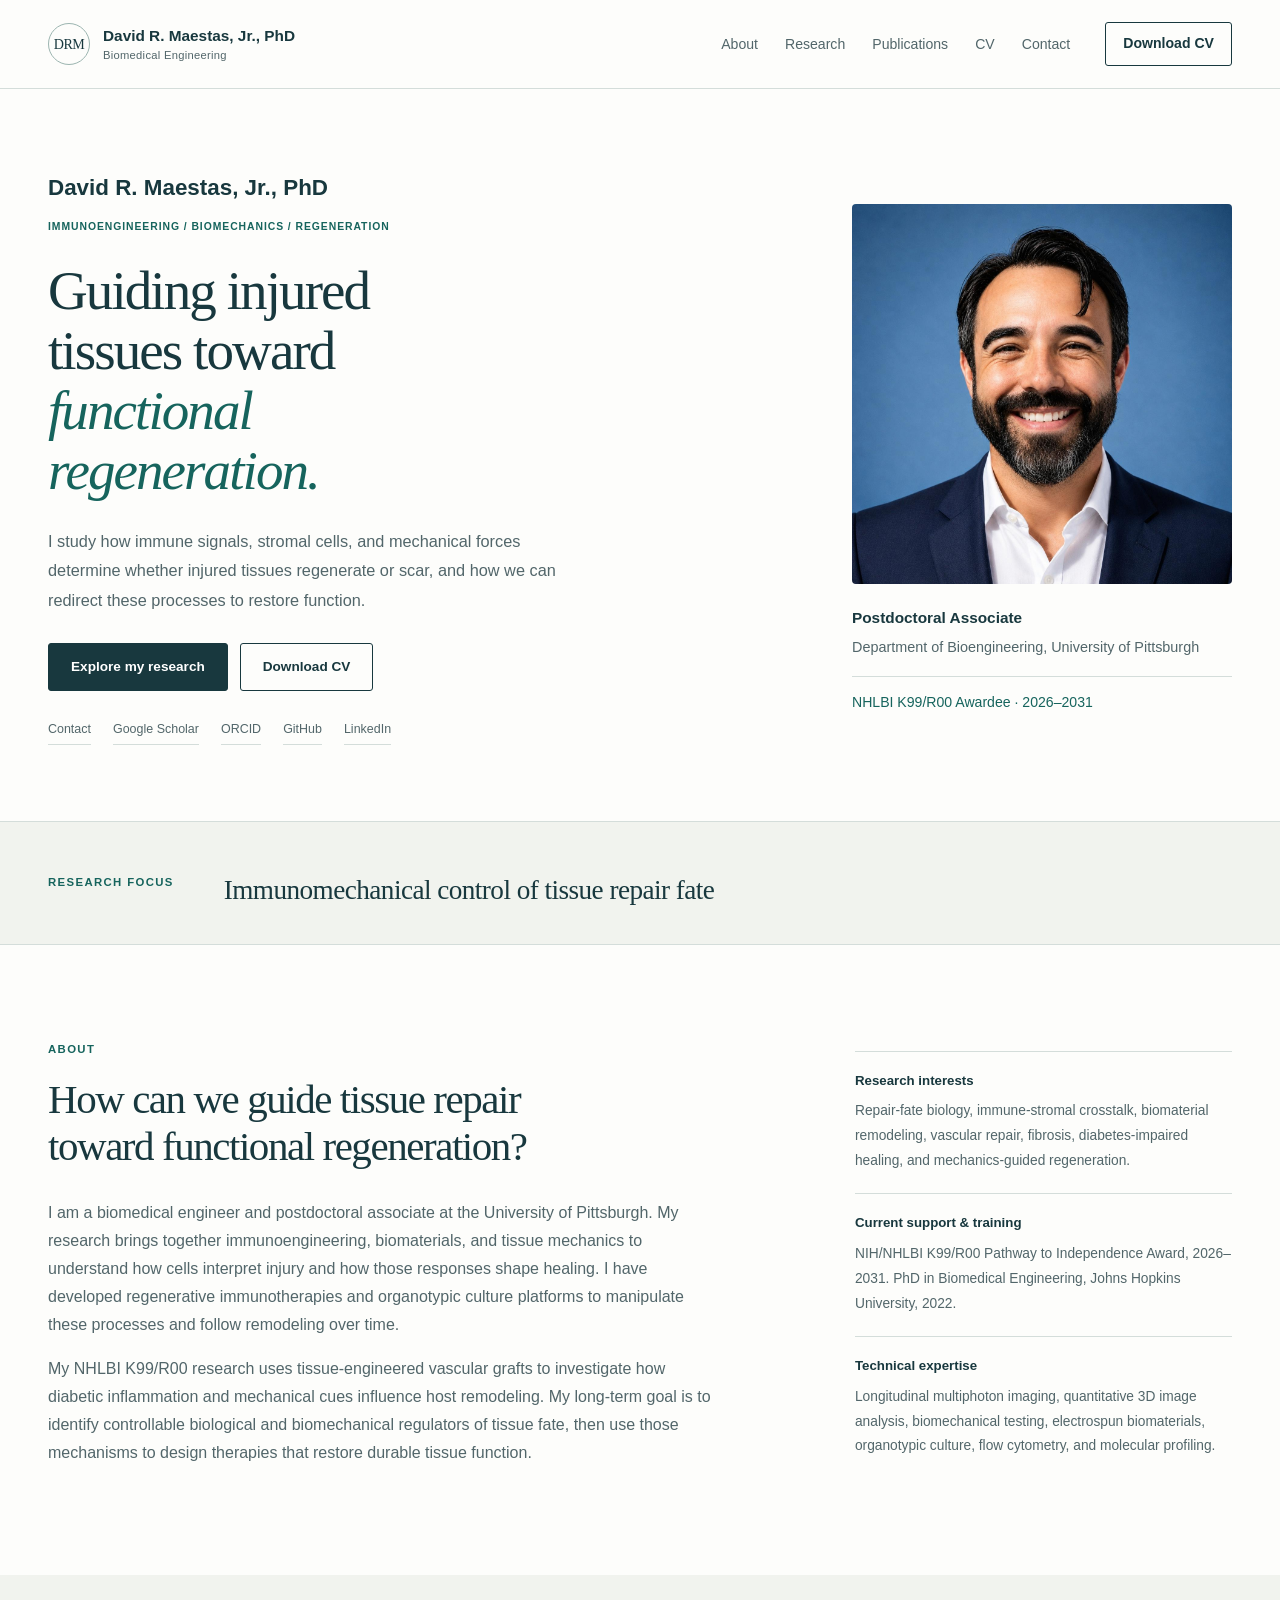
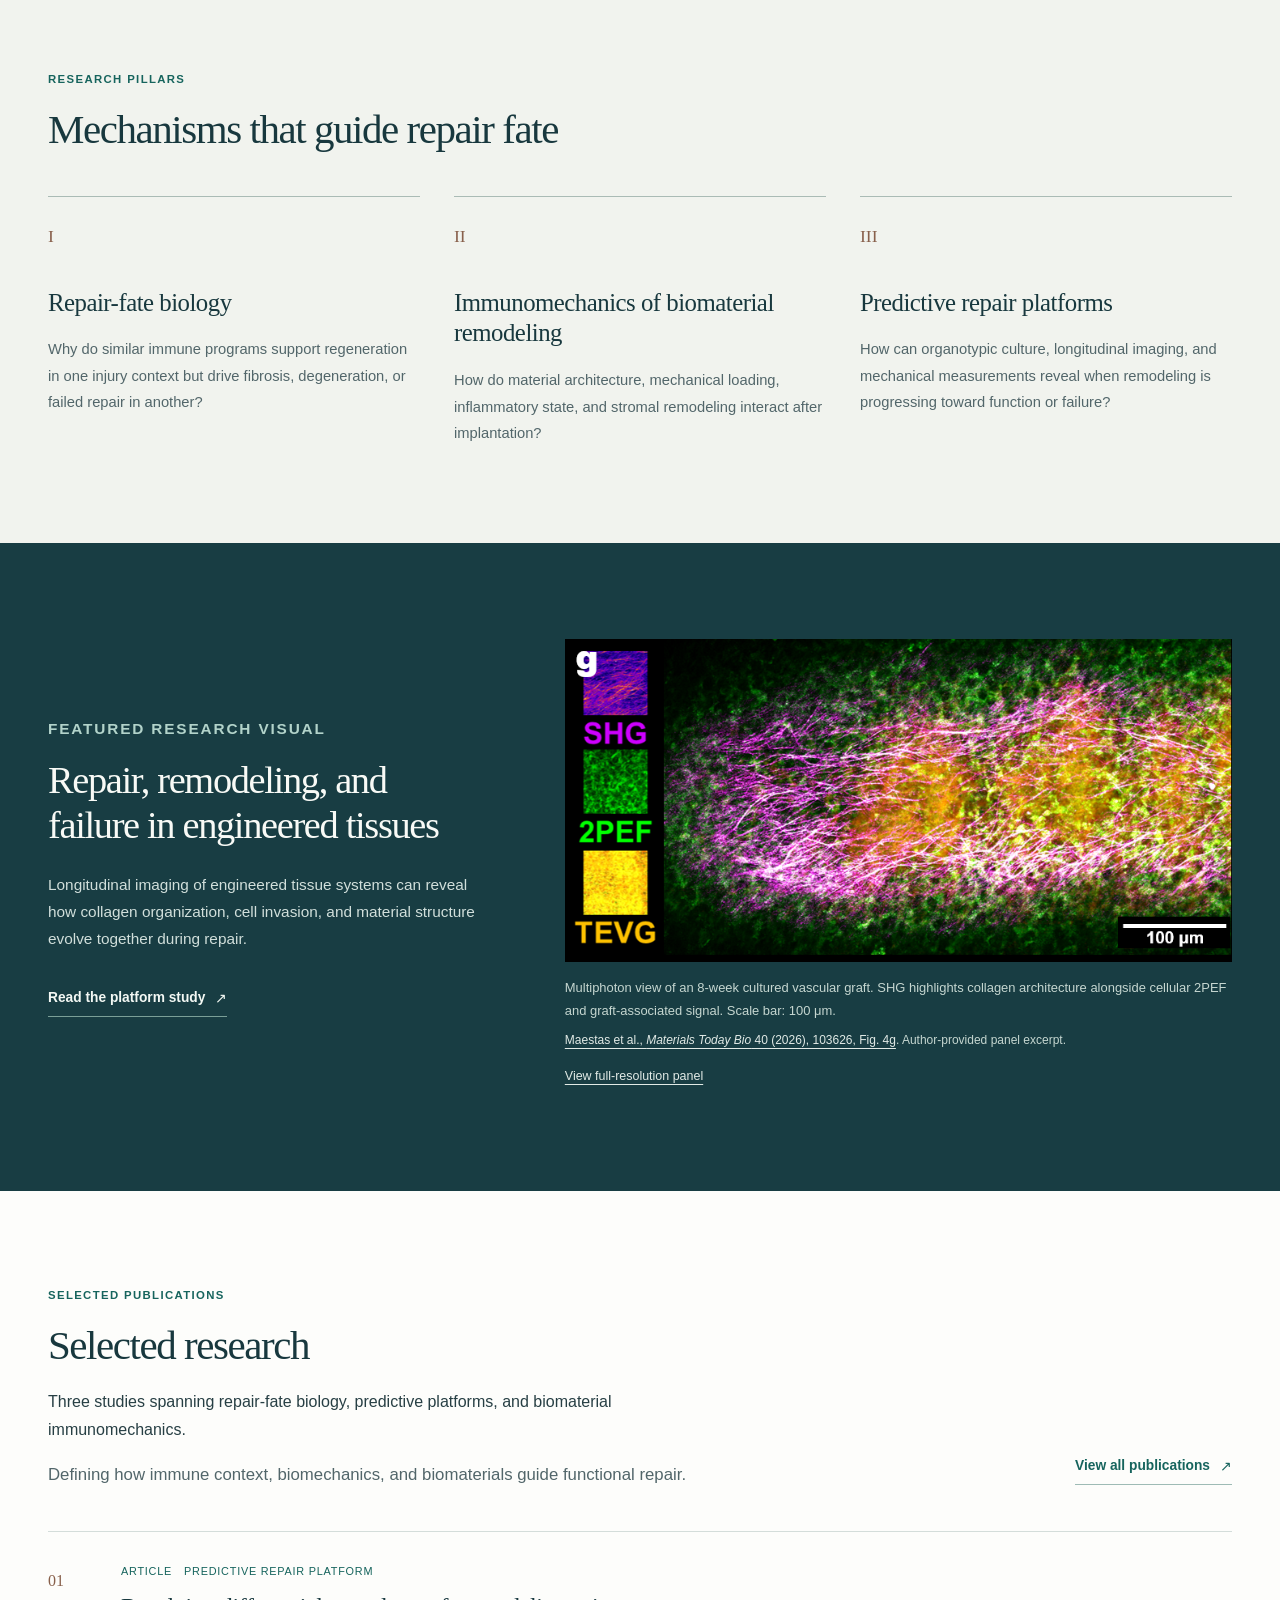
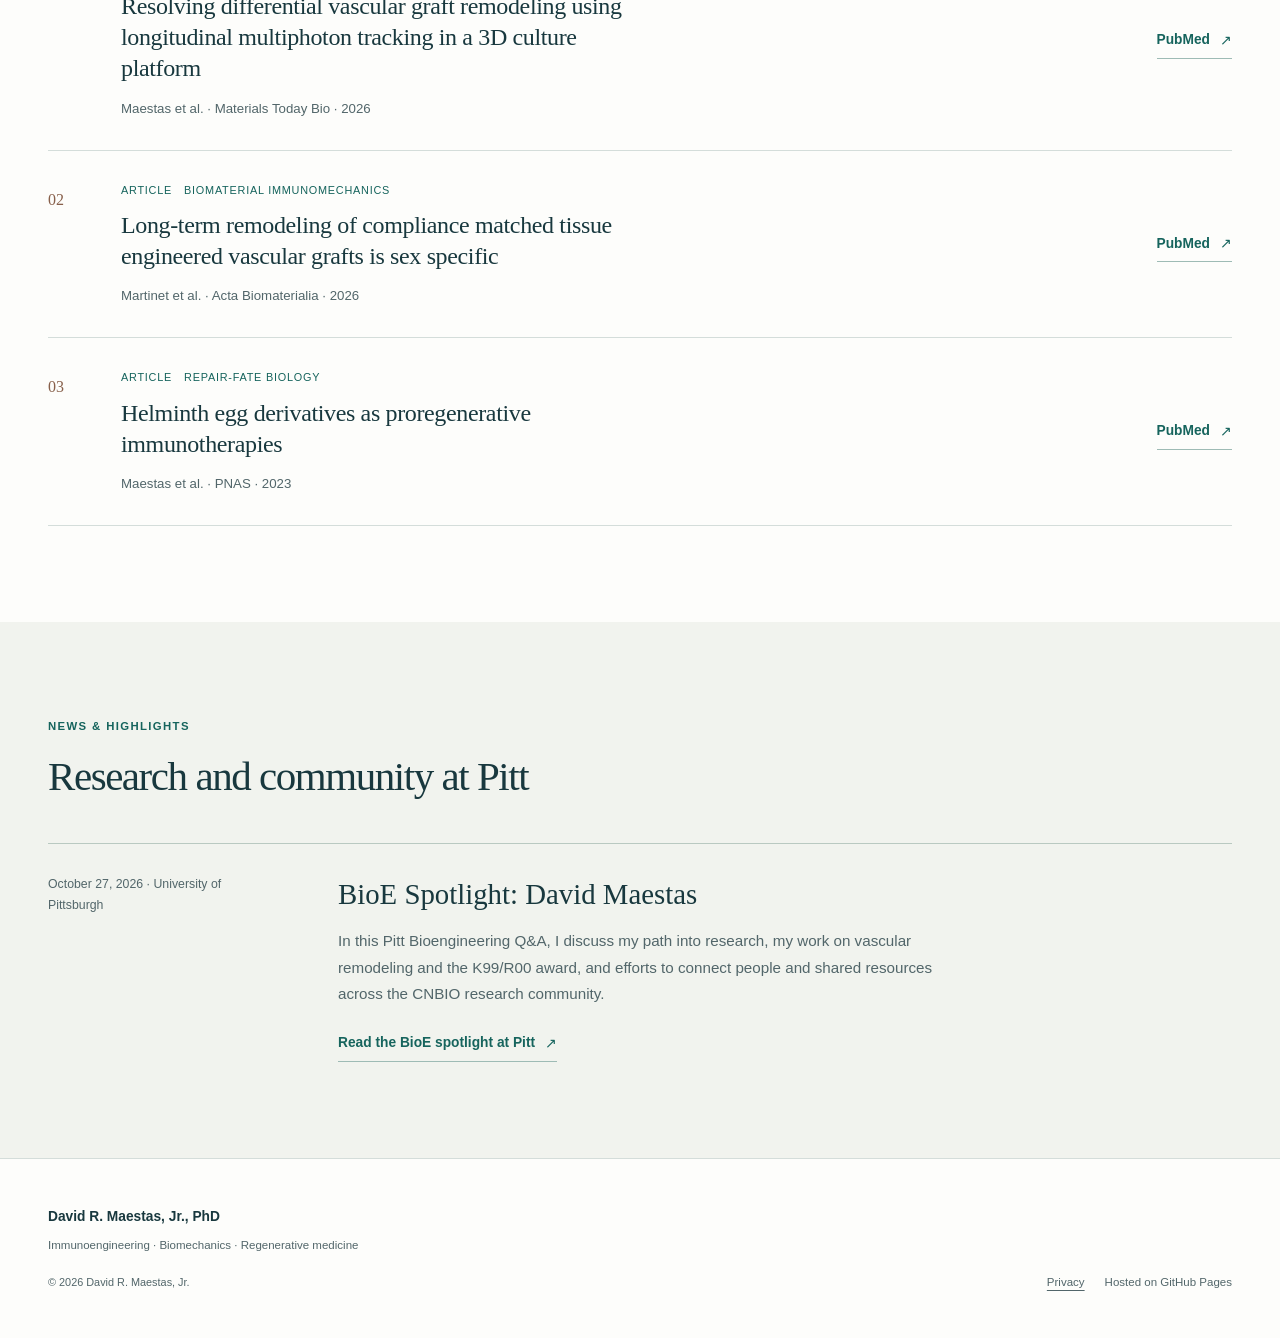
==== commit 9f9a9f05: "Add Materials Today Bio microscopy panels" ====
--- a/index.html
+++ b/index.html
@@ -135,7 +135,7 @@
           </div>
         </div>
       </section>
-      <section class="section research-feature">
+      <section class="section research-feature" id="featured-research">
         <div class="container visual-feature">
           <div>
             <p class="section-kicker">Featured research visual</p>
@@ -144,8 +144,15 @@
             <a class="text-link light-link" href="https://doi.org/10.1016/j.mtbio.2026.103626">Read the platform study</a>
           </div>
           <figure class="research-figure">
-            <img loading="lazy" width="1150" height="584" src="assets/research-visual-3d-culture.jpg" alt="Composite research image showing collagen, cells, and a tissue engineered vascular graft in 3D culture.">
-            <figcaption>Representative 3D culture image showing collagen-rich matrix remodeling, cellular infiltration, and tissue-engineered vascular graft structure.</figcaption>
+            <picture>
+              <source type="image/webp" srcset="assets/mtbio/mtbio-fig4g-8week-remodeling.webp">
+              <img loading="lazy" decoding="async" width="824" height="399" src="assets/mtbio/mtbio-fig4g-8week-remodeling.png" alt="Magenta collagen fibers interweave with green cellular signal over a yellow graft-associated signal in an 8-week vascular graft culture; channel legend and 100-micrometer scale bar are retained.">
+            </picture>
+            <figcaption>
+              <span class="figure-description">Multiphoton view of an 8-week cultured vascular graft. SHG highlights collagen architecture alongside cellular 2PEF and graft-associated signal. Scale bar: 100 μm.</span>
+              <span class="figure-credit"><a href="https://doi.org/10.1016/j.mtbio.2026.103626">Maestas et al., <cite>Materials Today Bio</cite> 40 (2026), 103626, Fig. 4g</a>. Author-provided panel excerpt.</span>
+              <a class="figure-resource" href="assets/mtbio/mtbio-fig4g-8week-remodeling.png">View full-resolution panel</a>
+            </figcaption>
           </figure>
         </div>
       </section>
--- a/style.css
+++ b/style.css
@@ -130,9 +130,22 @@
 .light-link { color: #f3f8f4; margin-top: 28px; border-color: #7a9f97; }
 .light-link:hover { color: white; border-color: white; }
 .research-figure { min-width: 0; }
-.research-figure img { width: 100%; height: auto; aspect-ratio: 1150/584; object-fit: contain; background: #000; }
-.research-figure figcaption { font-size: 0.75rem; line-height: 1.75; padding-top: 15px; color: var(--muted); }
+.research-figure picture { display: block; }
+.research-figure img { width: 100%; height: auto; background: #000; }
+.research-figure figcaption { font-size: 0.81rem; line-height: 1.75; padding-top: 15px; color: var(--muted); }
+.figure-description { display: block; }
+.figure-credit { display: block; margin-top: 9px; font-size: 0.75rem; line-height: 1.65; }
+.figure-resource { display: inline-flex; align-items: center; min-height: 36px; margin-top: 8px; font-size: 0.78rem; }
+.figure-scroll { overflow-x: auto; background: #000; scrollbar-color: #718b84 #e5ebe6; }
+.figure-scroll:focus-visible { outline: 3px solid var(--accent); outline-offset: 5px; }
+.figure-scroll-hint { display: none; }
+.supporting-figure { display: grid; grid-template-columns: minmax(0,371px) minmax(0,1fr); align-items: center; gap: 30px; }
+.supporting-figure picture { width: 100%; max-width: 371px; }
+.supporting-figure figcaption { padding-top: 0; }
+.figure-title { display: block; color: var(--ink); font-size: 1rem; line-height: 1.5; margin-bottom: 12px; }
 .research-feature figcaption { color: #c5d6d0; }
+.research-feature figcaption a { color: #e1eae6; }
+.research-feature figcaption a:hover { color: #ffffff; }
 .selected-paper { display: grid; grid-template-columns: 45px minmax(0,1fr) auto; column-gap: 28px; padding-block: 30px; border-top: 1px solid var(--line); }
 .selected-paper .paper-number { color: var(--warm); font-family: var(--display); font-size: 1rem; grid-column: 1; grid-row: 1/4; padding-top: 5px; }
 .selected-paper .tag-row { grid-column: 2; display: flex; gap: 12px; flex-wrap: wrap; font-size: 0.68rem; text-transform: uppercase; letter-spacing: 0.07em; color: var(--accent); margin-bottom: 10px; }
@@ -228,6 +241,9 @@
 .cv-section > p + .cv-item { margin-top: 12px; }
 .skill-list { padding-left: 18px; margin: 20px 0 0; color: var(--muted); font-size: 0.88rem; }
 .skill-list li { padding-block: 5px; }
+.technical-grid { display: grid; grid-template-columns: repeat(2,minmax(0,1fr)); gap: 30px 40px; margin-top: 24px; }
+.technical-group h3 { font-size: 0.95rem; line-height: 1.5; margin-bottom: 9px; }
+.technical-group .skill-list { margin-top: 0; }
 
 /* Contact and privacy */
 .contact-grid { display: grid; grid-template-columns: 1fr 1fr; gap: 18px 70px; max-width: 980px; }
@@ -358,7 +374,10 @@
   .visual-feature { gap: 30px; }
   .research-feature h2 { font-size: 2.1rem; }
   .research-feature p { font-size: 0.9rem; }
-  .research-figure figcaption { font-size: 0.68rem; }
+  .research-figure figcaption { font-size: 0.78rem; }
+  .longitudinal-figure picture { min-width: 860px; }
+  .figure-scroll-hint { display: block; margin-top: 8px; }
+  .supporting-figure { grid-template-columns: 1fr; gap: 18px; }
   .selected-paper { grid-template-columns: 21px minmax(0,1fr); column-gap: 16px; padding-block: 25px; }
   .selected-paper .paper-number { font-size: 0.82rem; }
   .selected-paper .tag-row { font-size: 0.6rem; gap: 5px 10px; }
@@ -411,6 +430,7 @@
   .cv-detail h3 { font-size: 0.95rem; }
   .cv-detail p { font-size: 0.83rem; }
   .skill-list { font-size: 0.83rem; }
+  .technical-grid { grid-template-columns: 1fr; gap: 24px; }
   .contact-grid { gap: 8px 25px; }
   .contact-card h2 { font-size: 0.64rem; }
   .contact-card p { font-size: 0.85rem; }
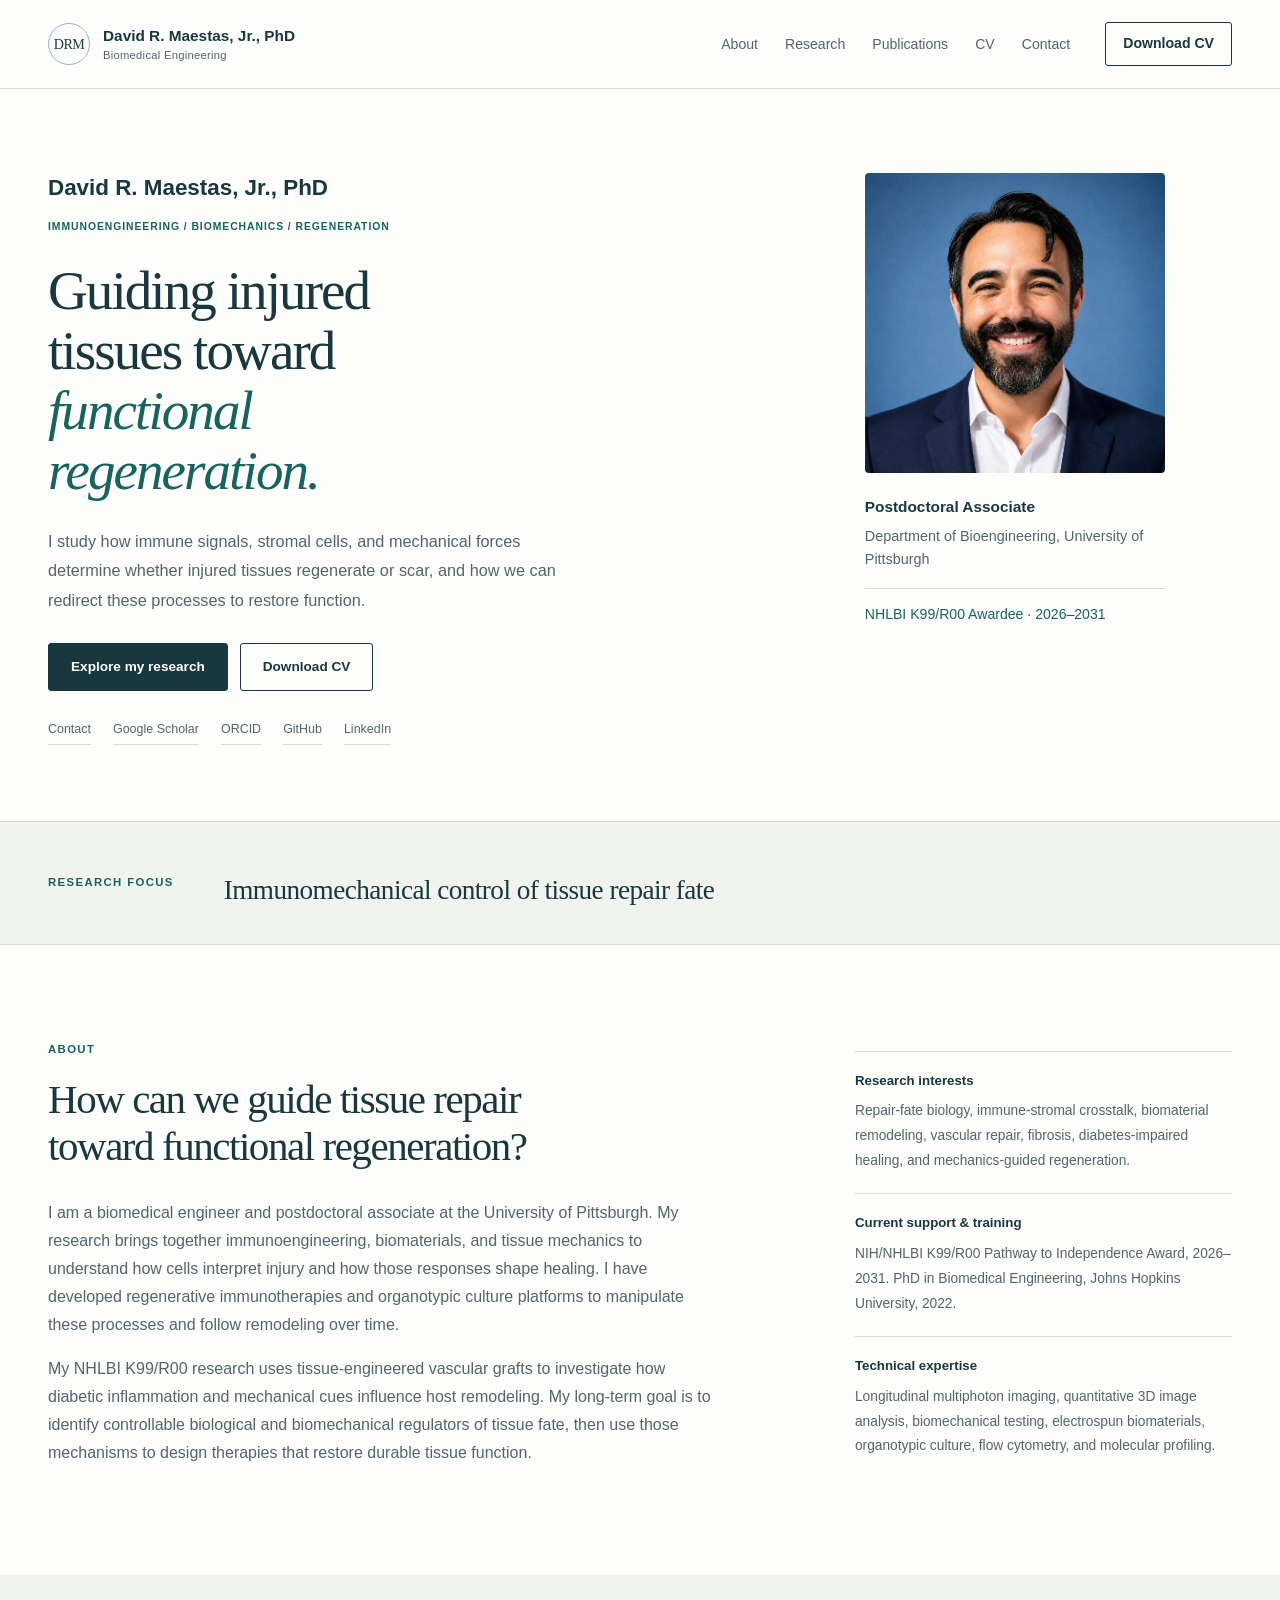
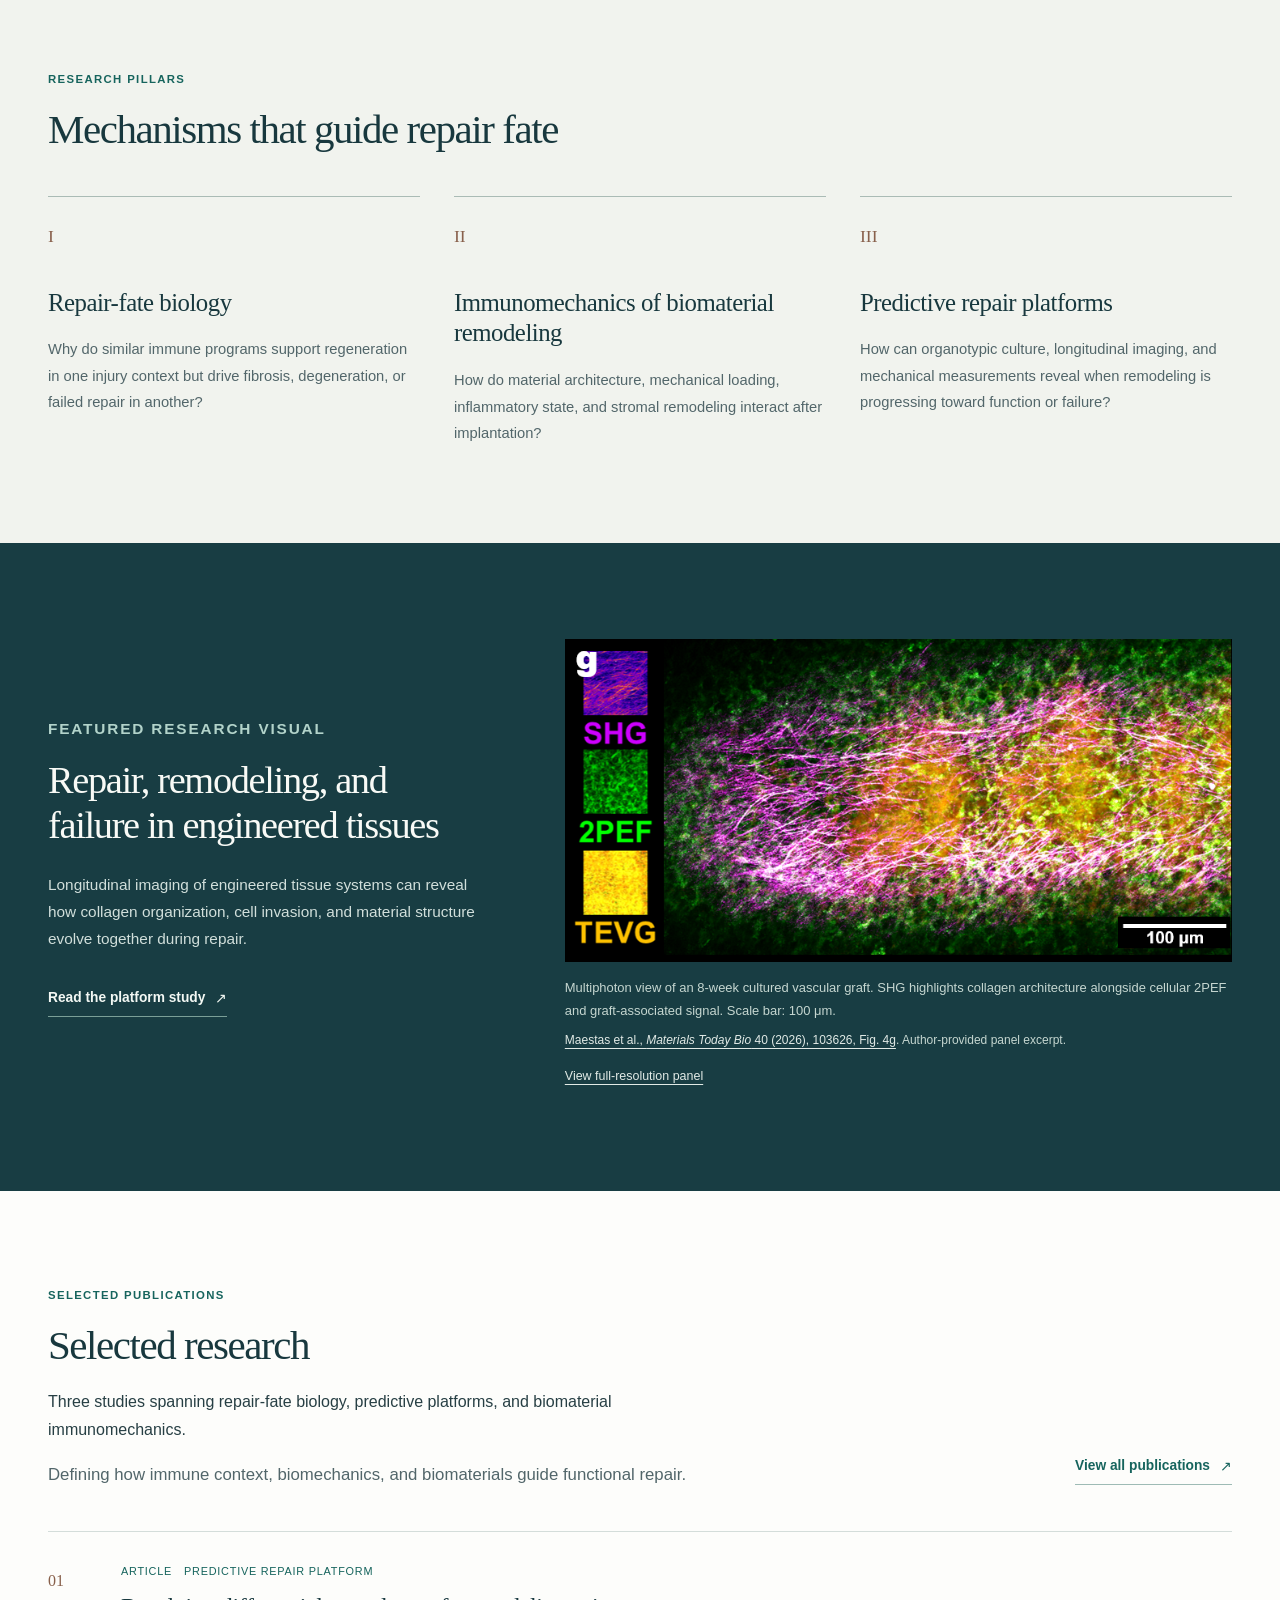
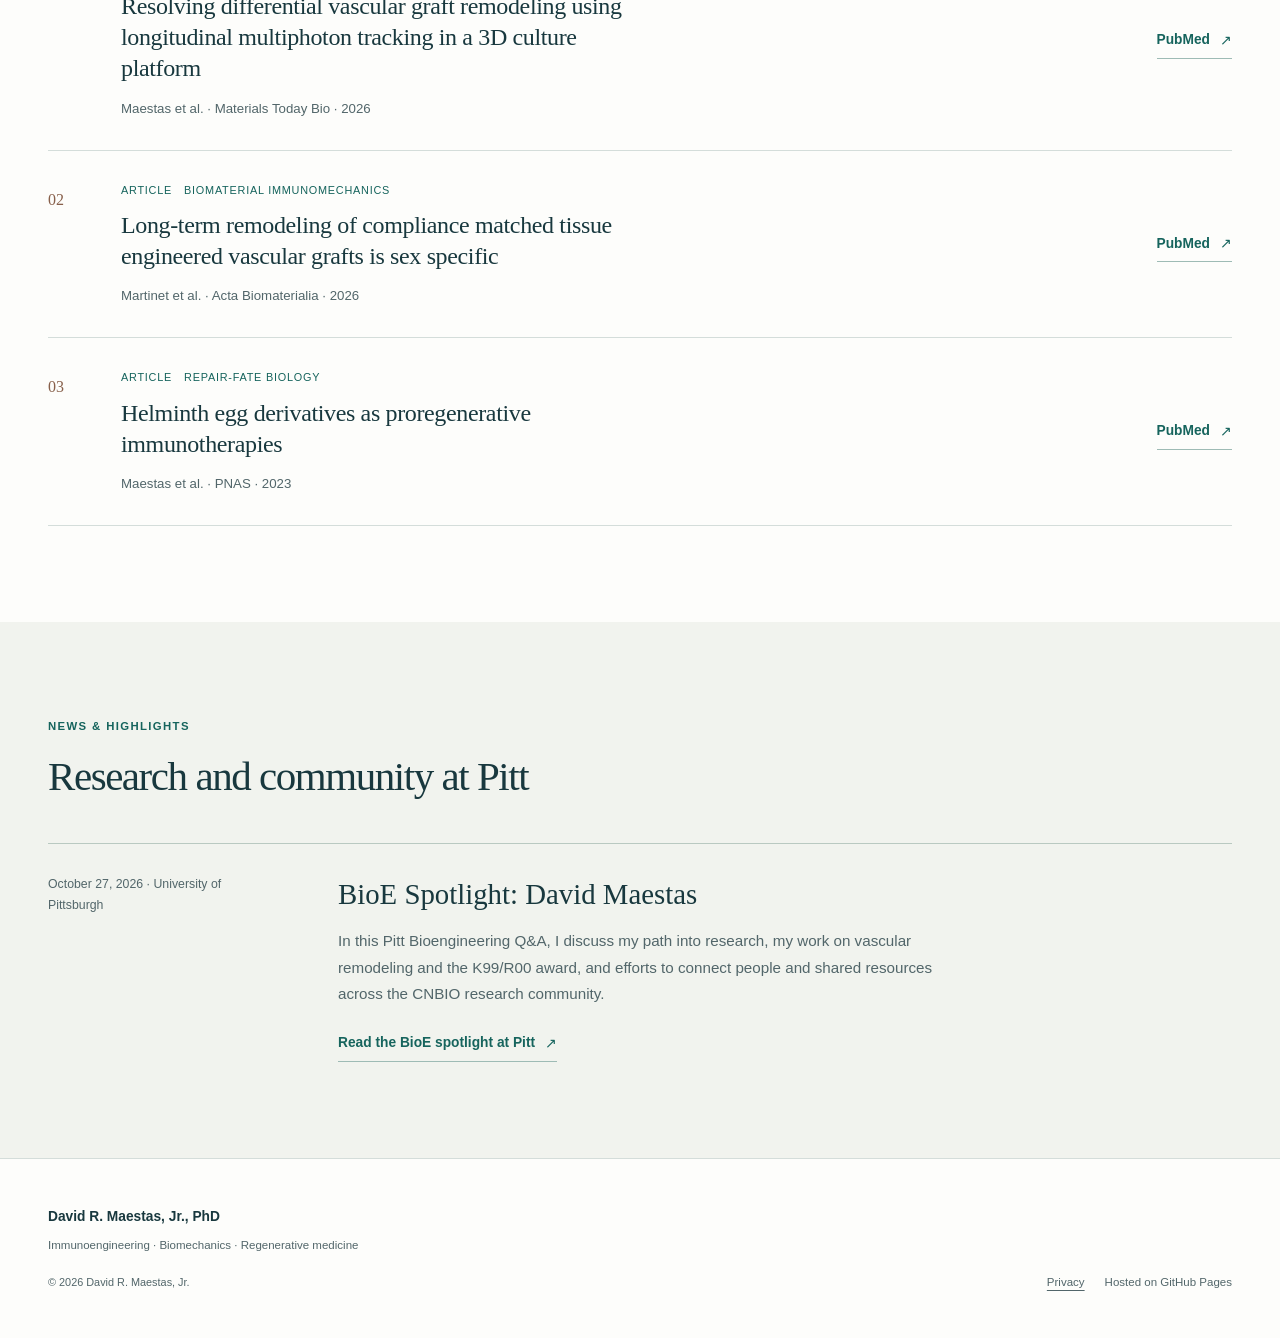
==== commit 13bcd7b0: "Refresh homepage stylesheet after portrait adjustment" ====
--- a/index.html
+++ b/index.html
@@ -50,7 +50,7 @@
     <meta property="og:image:alt" content="David R. Maestas, Jr., PhD">
     <meta name="twitter:card" content="summary_large_image">
     <link rel="icon" type="image/svg+xml" href="assets/favicon.svg">
-    <link rel="stylesheet" href="style.css">
+    <link rel="stylesheet" href="style.css?v=8e314e3">
   </head>
   <body class="page-home">
     <a class="skip-link" href="#main-content">Skip to main content</a>
--- a/style.css
+++ b/style.css
@@ -89,7 +89,7 @@
 
 /* Homepage */
 .hero { padding: 84px 0 76px; }
-.hero-grid { display: grid; grid-template-columns: minmax(0, 1.55fr) minmax(280px, 0.85fr); gap: clamp(50px, 7vw, 112px); align-items: center; }
+.hero-grid { display: grid; grid-template-columns: minmax(0,740px) minmax(0,300px); gap: clamp(48px,6vw,88px); align-items: center; }
 .hero-copy { min-width: 0; }
 .nameplate { font-size: 1.4rem; line-height: 1.35; font-weight: 600; color: var(--ink); margin-bottom: 12px; }
 .hero .eyebrow { font-size: 0.65rem; letter-spacing: 0.09em; margin-bottom: 26px; }
@@ -99,7 +99,7 @@
 .hero-actions { margin-bottom: 24px; }
 .hero-actions .button:last-child { background: transparent; color: var(--ink); }
 .hero-actions .button:last-child:hover { background: var(--paper); }
-.hero-portrait { width: 100%; max-width: 380px; justify-self: end; }
+.hero-portrait { width: 100%; max-width: 300px; justify-self: end; align-self: start; }
 .hero-portrait img { width: 100%; height: auto; aspect-ratio: 1; object-fit: cover; border-radius: 4px; }
 .portrait-caption { padding: 22px 0 0; display: grid; gap: 5px; font-size: 0.9rem; line-height: 1.6; color: var(--muted); }
 .portrait-role { color: var(--ink); font-size: 0.96rem; font-weight: 600; }
@@ -274,7 +274,7 @@
   .container { width: calc(100% - 64px); }
   .nav-menu { gap: 20px; }
   .brand-mark { display: none; }
-  .hero-grid { gap: 50px; grid-template-columns: minmax(0,1.5fr) minmax(260px,1fr); }
+  .hero-grid { gap: 48px; grid-template-columns: minmax(0,1fr) minmax(0,280px); }
   .hero-title { font-size: clamp(2.7rem,5vw,3.6rem); }
   .about-layout { gap: 55px; }
   .content-layout { grid-template-columns: 175px minmax(0,1fr); gap: 46px; }
@@ -293,7 +293,7 @@
   .js .nav-menu.is-open { display: flex; }
   .section { padding-block: 72px; }
   .hero { padding: 58px 0; }
-  .hero-grid { grid-template-columns: minmax(0,1.25fr) minmax(220px,0.9fr); gap: 32px; }
+  .hero-grid { grid-template-columns: minmax(0,1.25fr) minmax(0,260px); gap: 32px; }
   .hero-title { font-size: 2.8rem; }
   .hero .eyebrow { font-size: 0.61rem; }
   .hero-summary { font-size: 0.95rem; }
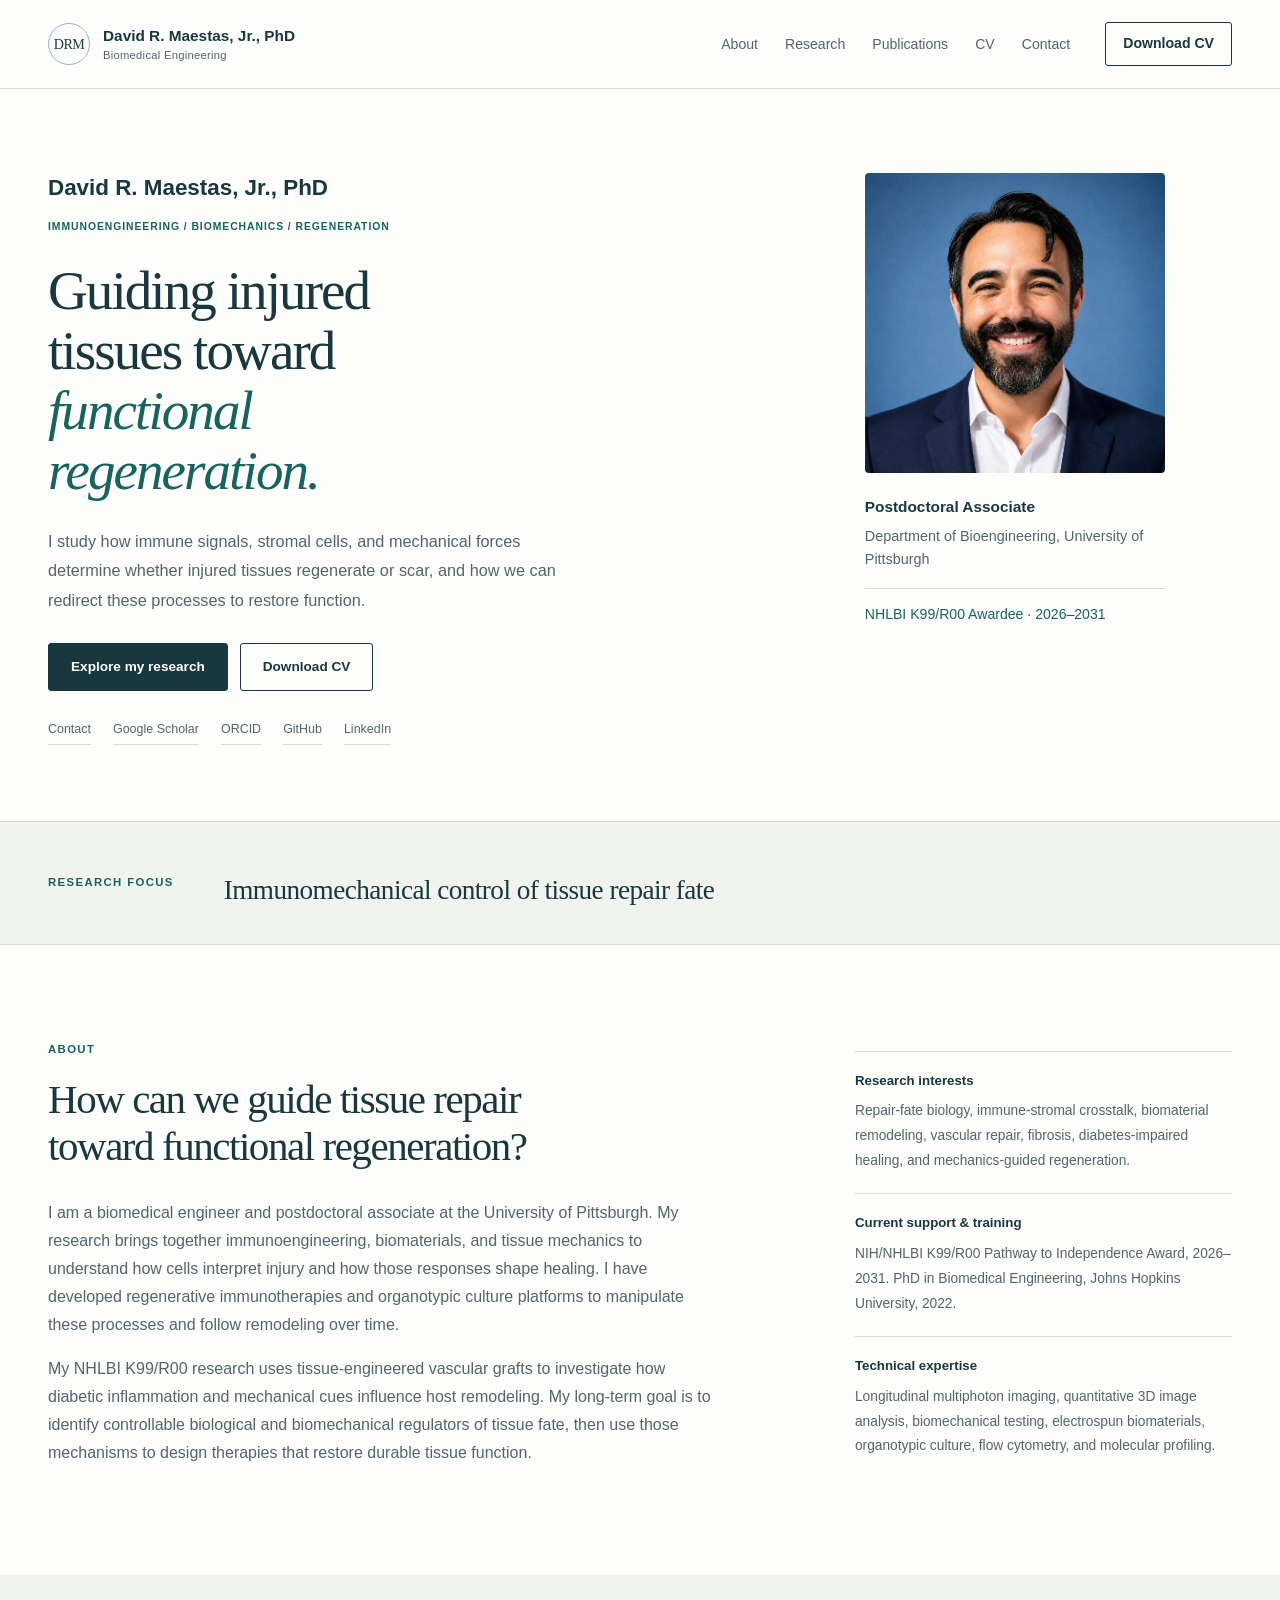
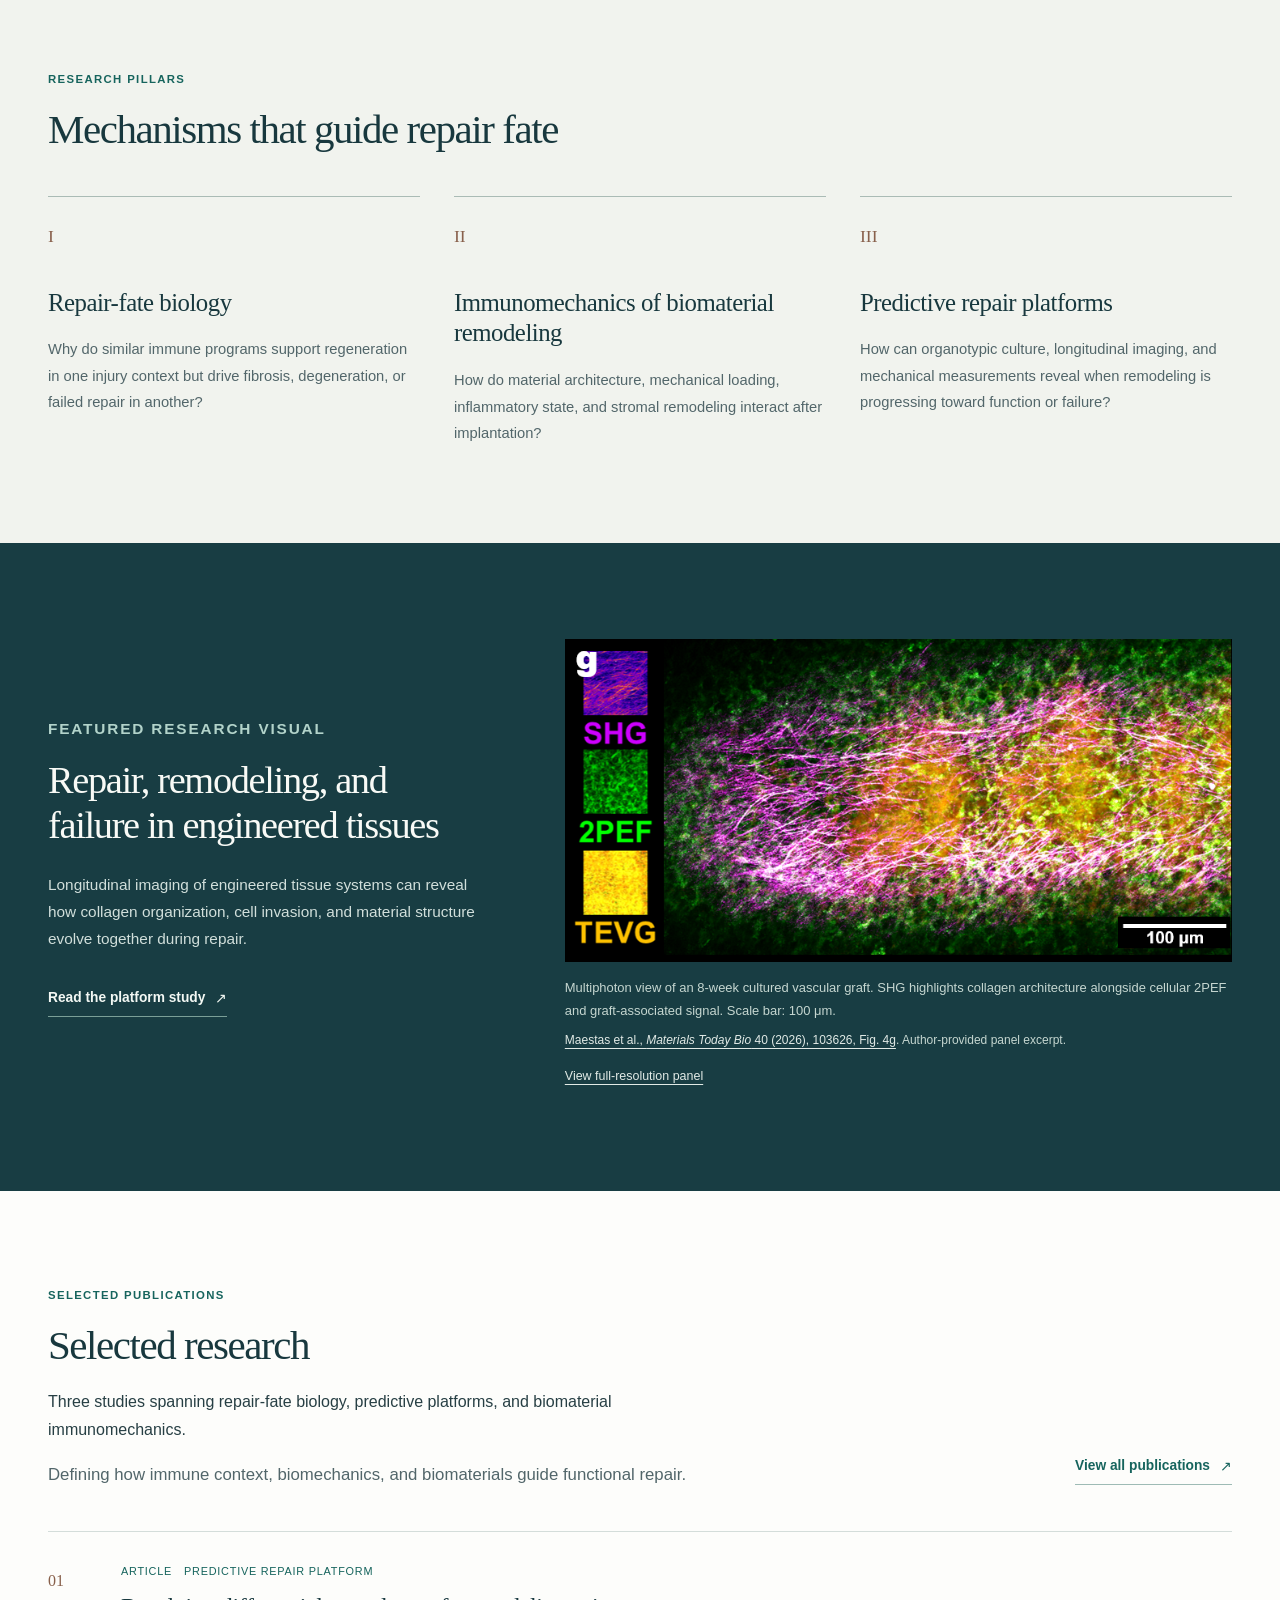
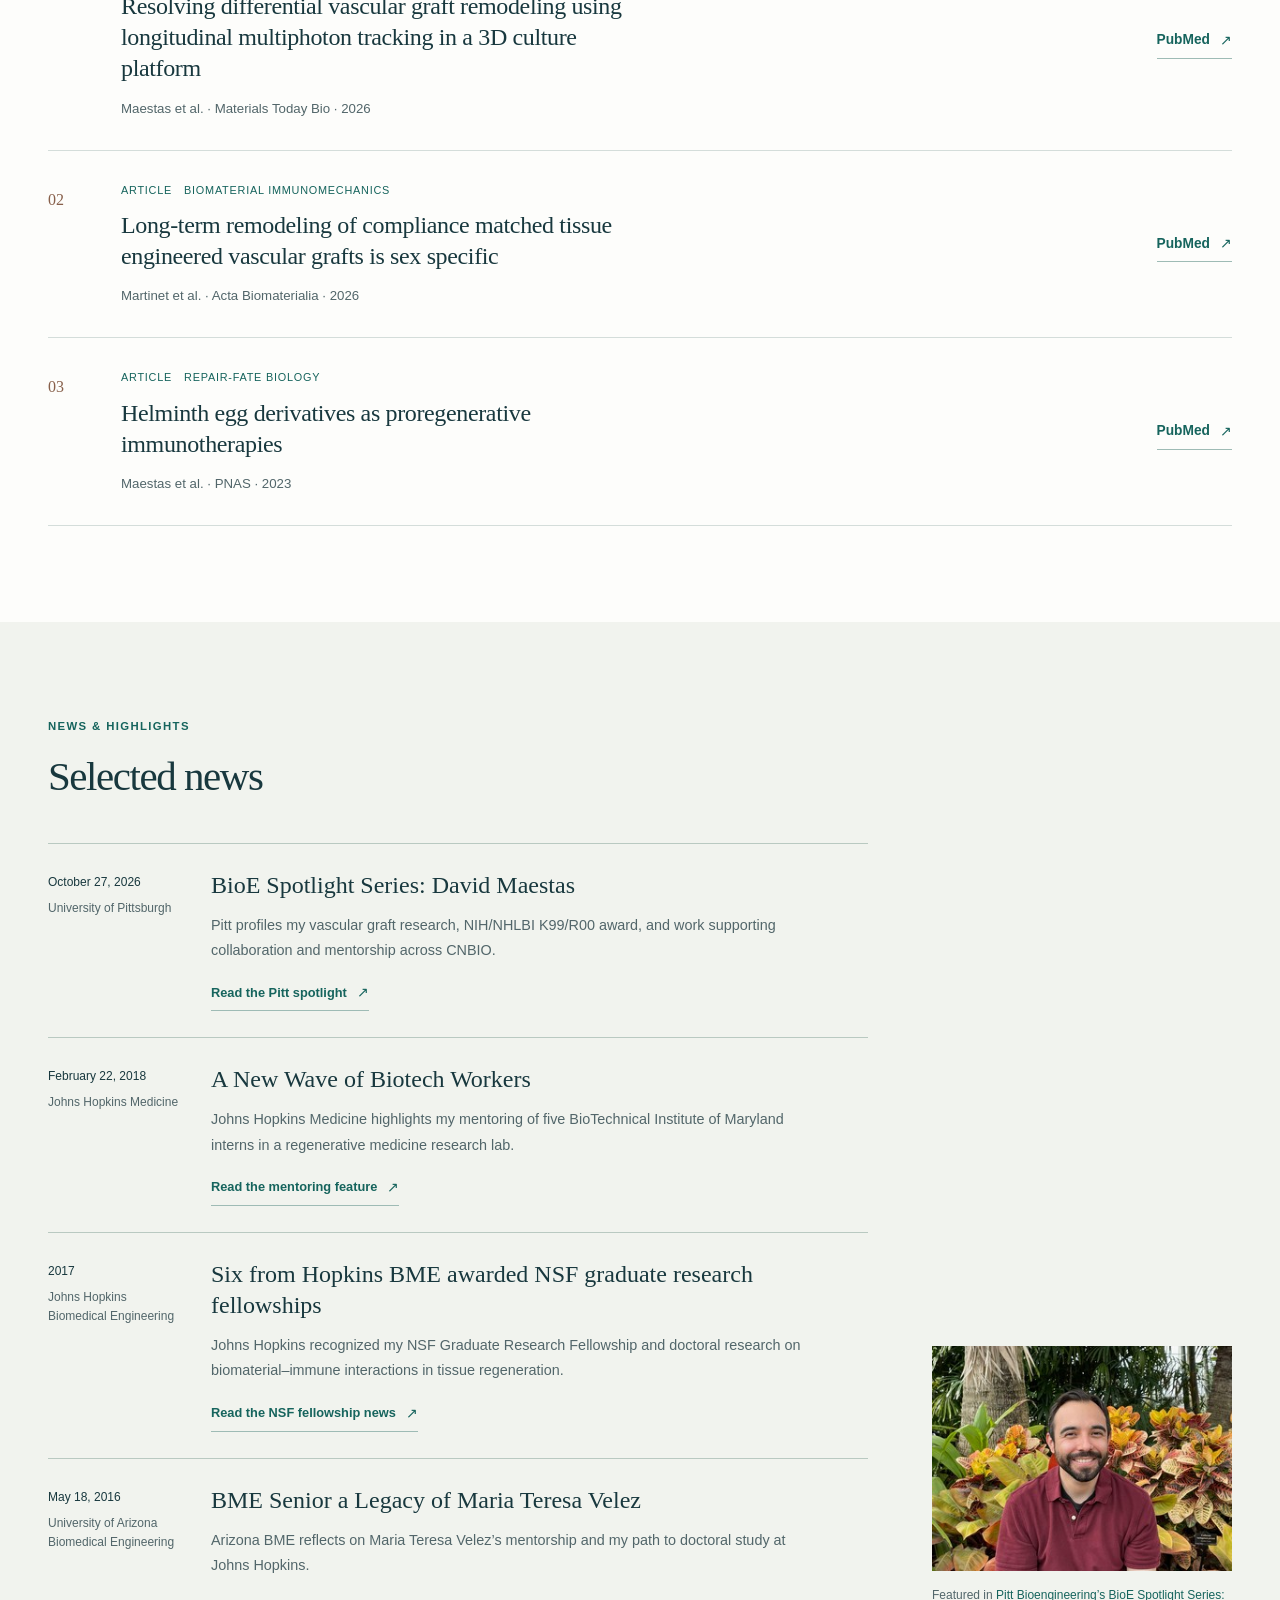
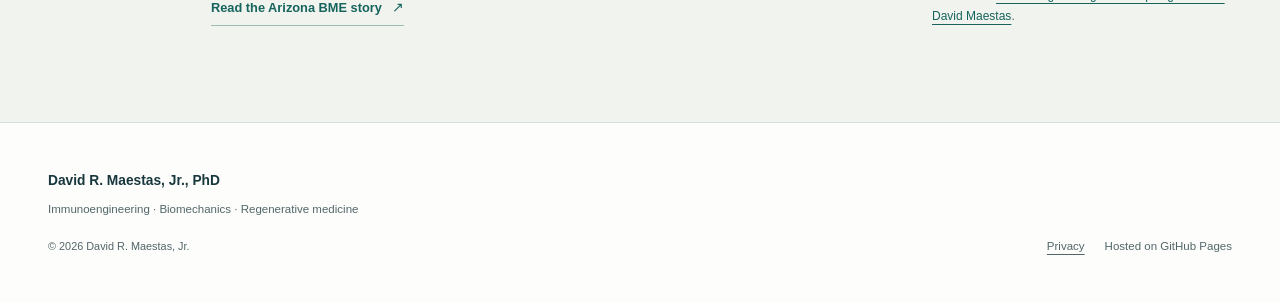
==== commit 30c5e72e: "Feature selected news and Pitt spotlight portrait" ====
--- a/index.html
+++ b/index.html
@@ -19,7 +19,7 @@
     "@id": "https://david-maestas.github.io/#profile",
     "url": "https://david-maestas.github.io/",
     "name": "David R. Maestas, Jr., PhD | Academic Profile",
-    "dateModified": "2026-11-01",
+    "dateModified": "2026-11-02",
     "mainEntity": {
       "@type": "Person",
       "@id": "https://david-maestas.github.io/#person",
@@ -50,7 +50,7 @@
     <meta property="og:image:alt" content="David R. Maestas, Jr., PhD">
     <meta name="twitter:card" content="summary_large_image">
     <link rel="icon" type="image/svg+xml" href="assets/favicon.svg">
-    <link rel="stylesheet" href="style.css?v=8e314e3">
+    <link rel="stylesheet" href="style.css?v=news-20261102">
   </head>
   <body class="page-home">
     <a class="skip-link" href="#main-content">Skip to main content</a>
@@ -196,14 +196,48 @@
         <div class="container">
           <div class="section-heading">
             <p class="section-kicker">News &amp; highlights</p>
-            <h2>Research and community at Pitt</h2>
-          </div>
-          <article class="news-highlight">
-            <p class="page-updated"><time datetime="2026-10-27">October 27, 2026</time> · University of Pittsburgh</p>
-            <h3>BioE Spotlight: David Maestas</h3>
-            <p>In this Pitt Bioengineering Q&amp;A, I discuss my path into research, my work on vascular remodeling and the K99/R00 award, and efforts to connect people and shared resources across the CNBIO research community.</p>
-            <a class="text-link" href="https://www.engineering.pitt.edu/news/2026/bioe-spotlight-series-david-maestas/">Read the BioE spotlight at Pitt</a>
-          </article>
+            <h2>Selected news</h2>
+          </div>
+          <div class="news-layout">
+            <div class="news-list">
+              <article class="news-highlight">
+                <p class="news-meta"><time datetime="2026-10-27">October 27, 2026</time><span>University of Pittsburgh</span></p>
+                <div class="news-story">
+                  <h3>BioE Spotlight Series: David Maestas</h3>
+                  <p>Pitt profiles my vascular graft research, NIH/NHLBI K99/R00 award, and work supporting collaboration and mentorship across CNBIO.</p>
+                  <a class="text-link" href="https://www.engineering.pitt.edu/news/2026/bioe-spotlight-series-david-maestas/">Read the Pitt spotlight</a>
+                </div>
+              </article>
+              <article class="news-highlight">
+                <p class="news-meta"><time datetime="2018-02-22">February 22, 2018</time><span>Johns Hopkins Medicine</span></p>
+                <div class="news-story">
+                  <h3>A New Wave of Biotech Workers</h3>
+                  <p>Johns Hopkins Medicine highlights my mentoring of five BioTechnical Institute of Maryland interns in a regenerative medicine research lab.</p>
+                  <a class="text-link" href="https://www.hopkinsmedicine.org/news/articles/2018/02/a-new-wave-of-biotech-workers">Read the mentoring feature</a>
+                </div>
+              </article>
+              <article class="news-highlight">
+                <p class="news-meta"><time datetime="2017">2017</time><span>Johns Hopkins Biomedical Engineering</span></p>
+                <div class="news-story">
+                  <h3>Six from Hopkins BME awarded NSF graduate research fellowships</h3>
+                  <p>Johns Hopkins recognized my NSF Graduate Research Fellowship and doctoral research on biomaterial–immune interactions in tissue regeneration.</p>
+                  <a class="text-link" href="https://www.bme.jhu.edu/news-events/news/six-from-hopkins-bme-awarded-nsf-graduate-research-fellowships/">Read the NSF fellowship news</a>
+                </div>
+              </article>
+              <article class="news-highlight">
+                <p class="news-meta"><time datetime="2016-05-18">May 18, 2016</time><span>University of Arizona Biomedical Engineering</span></p>
+                <div class="news-story">
+                  <h3>BME Senior a Legacy of Maria Teresa Velez</h3>
+                  <p>Arizona BME reflects on Maria Teresa Velez’s mentorship and my path to doctoral study at Johns Hopkins.</p>
+                  <a class="text-link" href="https://bme.engineering.arizona.edu/news-events/bme-senior-legacy-maria-teresa-velez">Read the Arizona BME story</a>
+                </div>
+              </article>
+            </div>
+            <figure class="news-photo">
+              <img loading="lazy" decoding="async" width="640" height="480" src="assets/david-maestas-pitt-spotlight-640.jpg" srcset="assets/david-maestas-pitt-spotlight-320.jpg 320w, assets/david-maestas-pitt-spotlight-640.jpg 640w" sizes="(max-width: 359px) calc(100vw - 40px), (max-width: 880px) 320px, 300px" alt="David Maestas seated among plants in a conservatory.">
+              <figcaption>Featured in <a href="https://www.engineering.pitt.edu/news/2026/bioe-spotlight-series-david-maestas/">Pitt Bioengineering’s BioE Spotlight Series: David Maestas</a>.</figcaption>
+            </figure>
+          </div>
         </div>
       </section>
     </main>
--- a/style.css
+++ b/style.css
@@ -153,11 +153,19 @@
 .selected-paper .pub-meta { grid-column: 2; font-size: 0.83rem; color: var(--muted); }
 .selected-paper .button-row { grid-column: 3; grid-row: 1/4; align-self: center; }
 .selected-paper:last-child { border-bottom: 1px solid var(--line); }
-.news-highlight { display: grid; grid-template-columns: 230px minmax(0,1fr); column-gap: 60px; border-top: 1px solid #b9c9c1; padding-top: 30px; }
-.news-highlight .page-updated { grid-column: 1; grid-row: 1/4; font-size: 0.77rem; }
-.news-highlight h3 { grid-column: 2; font-family: var(--display); font-size: 1.8rem; font-weight: 400; margin-bottom: 14px; }
-.news-highlight p:not(.page-updated) { grid-column: 2; color: var(--muted); font-size: 0.95rem; }
-.news-highlight .text-link { grid-column: 2; margin-top: 18px; justify-self: start; }
+.news-layout { display: grid; grid-template-columns: minmax(0,1fr) 300px; gap: 64px; align-items: start; }
+.news-list, .news-story { min-width: 0; }
+.news-highlight { display: grid; grid-template-columns: 135px minmax(0,1fr); gap: 28px; border-top: 1px solid #b9c9c1; padding-block: 26px; }
+.news-highlight:last-child { padding-bottom: 0; }
+.news-meta { color: var(--muted); font-size: 0.75rem; line-height: 1.6; padding-top: 3px; }
+.news-meta time { display: block; color: var(--ink); margin-bottom: 7px; }
+.news-meta span { display: block; }
+.news-highlight h3 { font-family: var(--display); font-size: 1.5rem; line-height: 1.3; font-weight: 400; margin-bottom: 12px; }
+.news-story > p { color: var(--muted); font-size: 0.9rem; }
+.news-highlight .text-link { margin-top: 12px; font-size: 0.8rem; }
+.news-photo { width: 100%; max-width: 320px; justify-self: end; align-self: end; }
+.news-photo img { display: block; width: 100%; height: auto; }
+.news-photo figcaption { color: var(--muted); font-size: 0.75rem; line-height: 1.7; padding-top: 14px; }
 
 /* Internal pages and in-page navigation */
 .page-header { padding: 70px 0 65px; border-bottom: 1px solid var(--line); background: var(--paper); }
@@ -279,6 +287,8 @@
   .about-layout { gap: 55px; }
   .content-layout { grid-template-columns: 175px minmax(0,1fr); gap: 46px; }
   .visual-feature { gap: 45px; }
+  .news-layout { gap: 36px; }
+  .news-highlight { grid-template-columns: 115px minmax(0,1fr); gap: 22px; }
 }
 @media (max-width:880px) {
   html { scroll-padding-top: 94px; }
@@ -310,7 +320,8 @@
   .visual-feature { grid-template-columns: 1fr; gap: 38px; }
   .visual-feature > div { max-width: 700px; }
   .research-figure { max-width: 800px; }
-  .news-highlight { grid-template-columns: 160px minmax(0,1fr); gap: 15px 30px; }
+  .news-layout { grid-template-columns: 1fr; gap: 36px; }
+  .news-highlight { grid-template-columns: 135px minmax(0,1fr); gap: 28px; }
   .content-layout { grid-template-columns: 1fr; gap: 42px; padding-block: 35px 72px; }
   .section-nav { position: static; overflow: visible; max-height: none; padding-right: 0; padding-bottom: 25px; border-bottom: 1px solid var(--line); }
   .section-nav .nav-caption { margin-bottom: 10px; }
@@ -384,11 +395,14 @@
   .selected-paper h3 { font-size: 1.3rem; }
   .selected-paper .pub-meta { font-size: 0.75rem; }
   .selected-paper .button-row { grid-column: 2; grid-row: auto; margin-top: 7px; }
-  .news-highlight { grid-template-columns: 1fr; row-gap: 0; padding-top: 25px; }
-  .news-highlight .page-updated { grid-column: 1; grid-row: auto; font-size: 0.7rem; margin-bottom: 15px; }
-  .news-highlight h3, .news-highlight p:not(.page-updated), .news-highlight .text-link { grid-column: 1; }
-  .news-highlight h3 { font-size: 1.6rem; }
-  .news-highlight p:not(.page-updated) { font-size: 0.9rem; }
+  .news-highlight { grid-template-columns: 1fr; gap: 14px; padding-block: 24px; }
+  .news-meta { font-size: 0.7rem; padding-top: 0; }
+  .news-meta time { display: inline; margin: 0; }
+  .news-meta span { display: inline; }
+  .news-meta span::before { content: " · "; }
+  .news-highlight h3 { font-size: 1.4rem; }
+  .news-story > p { font-size: 0.88rem; }
+  .news-highlight .text-link { font-size: 0.76rem; }
   .page-header { padding-block: 42px; }
   .page-header h1 { font-size: clamp(2.2rem,9vw,3rem); max-width: 16ch; margin-bottom: 20px; }
   .cv-header h1 { max-width: none; }
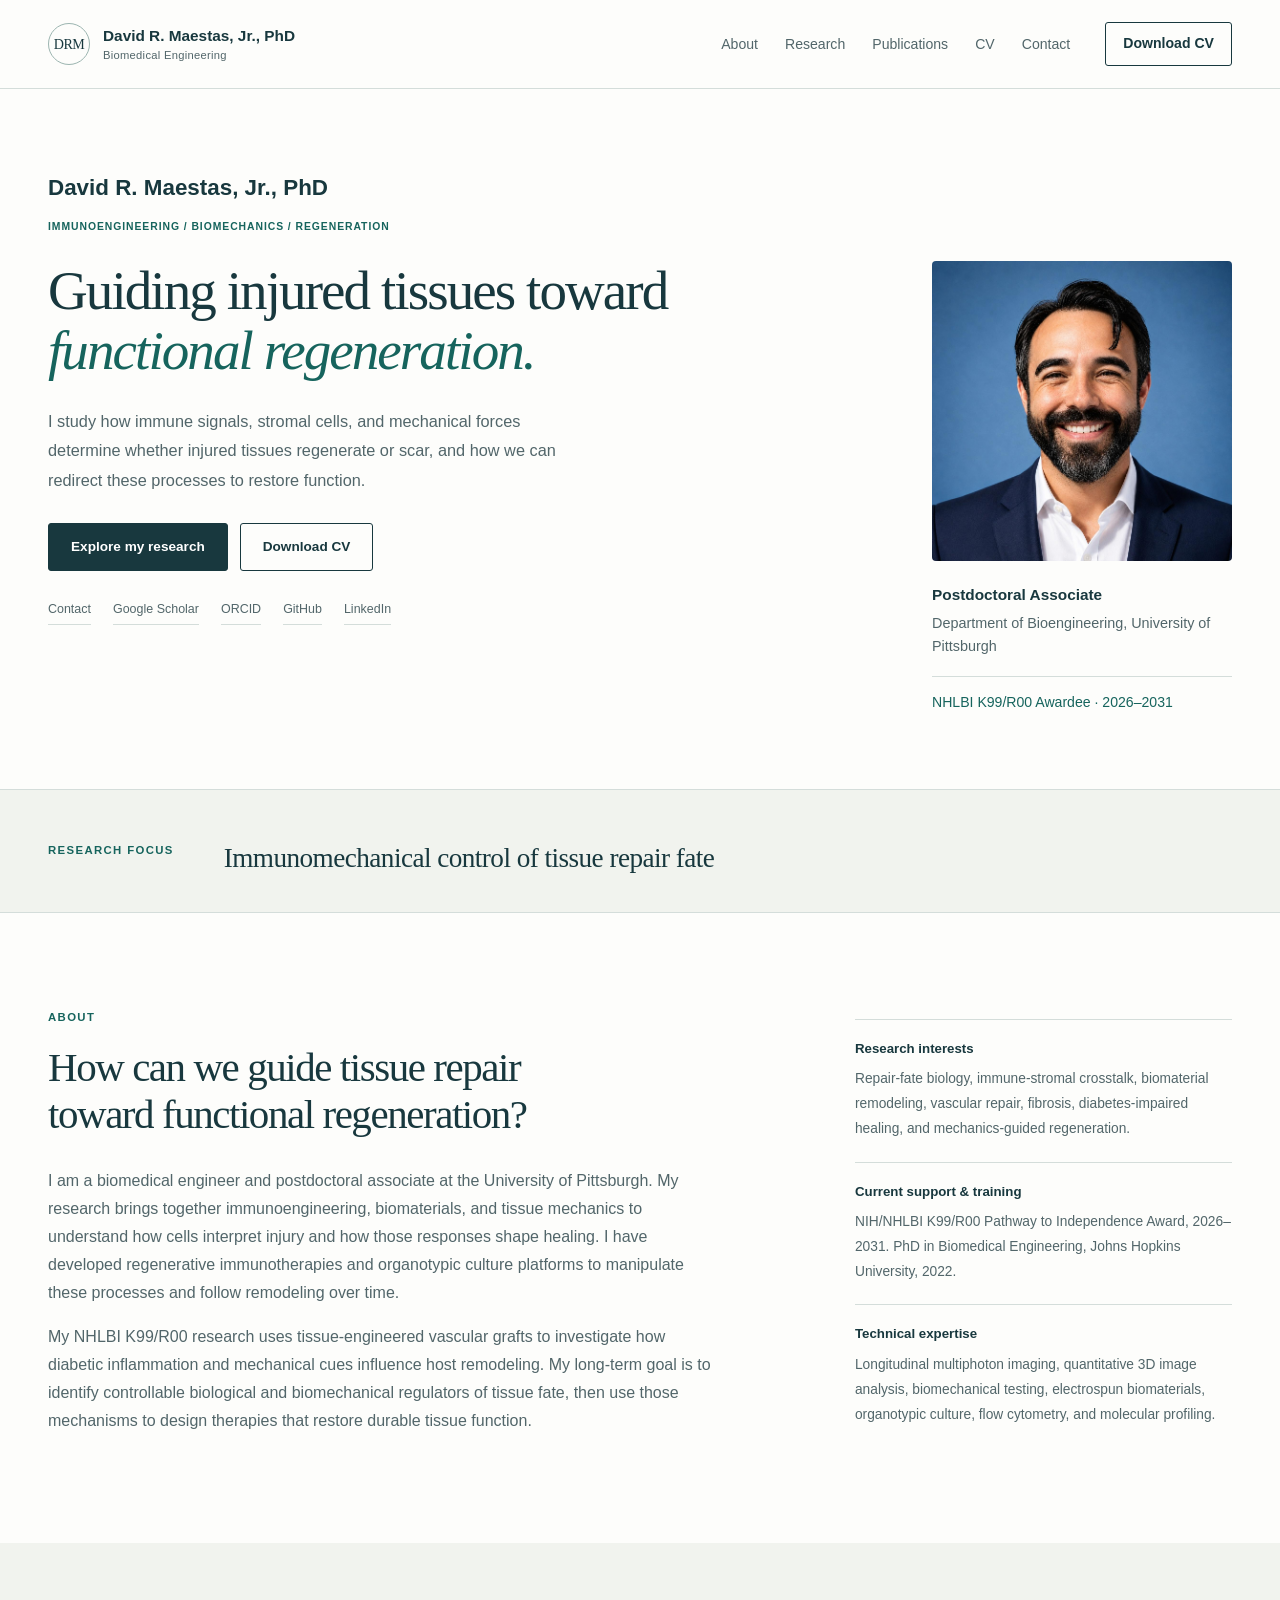
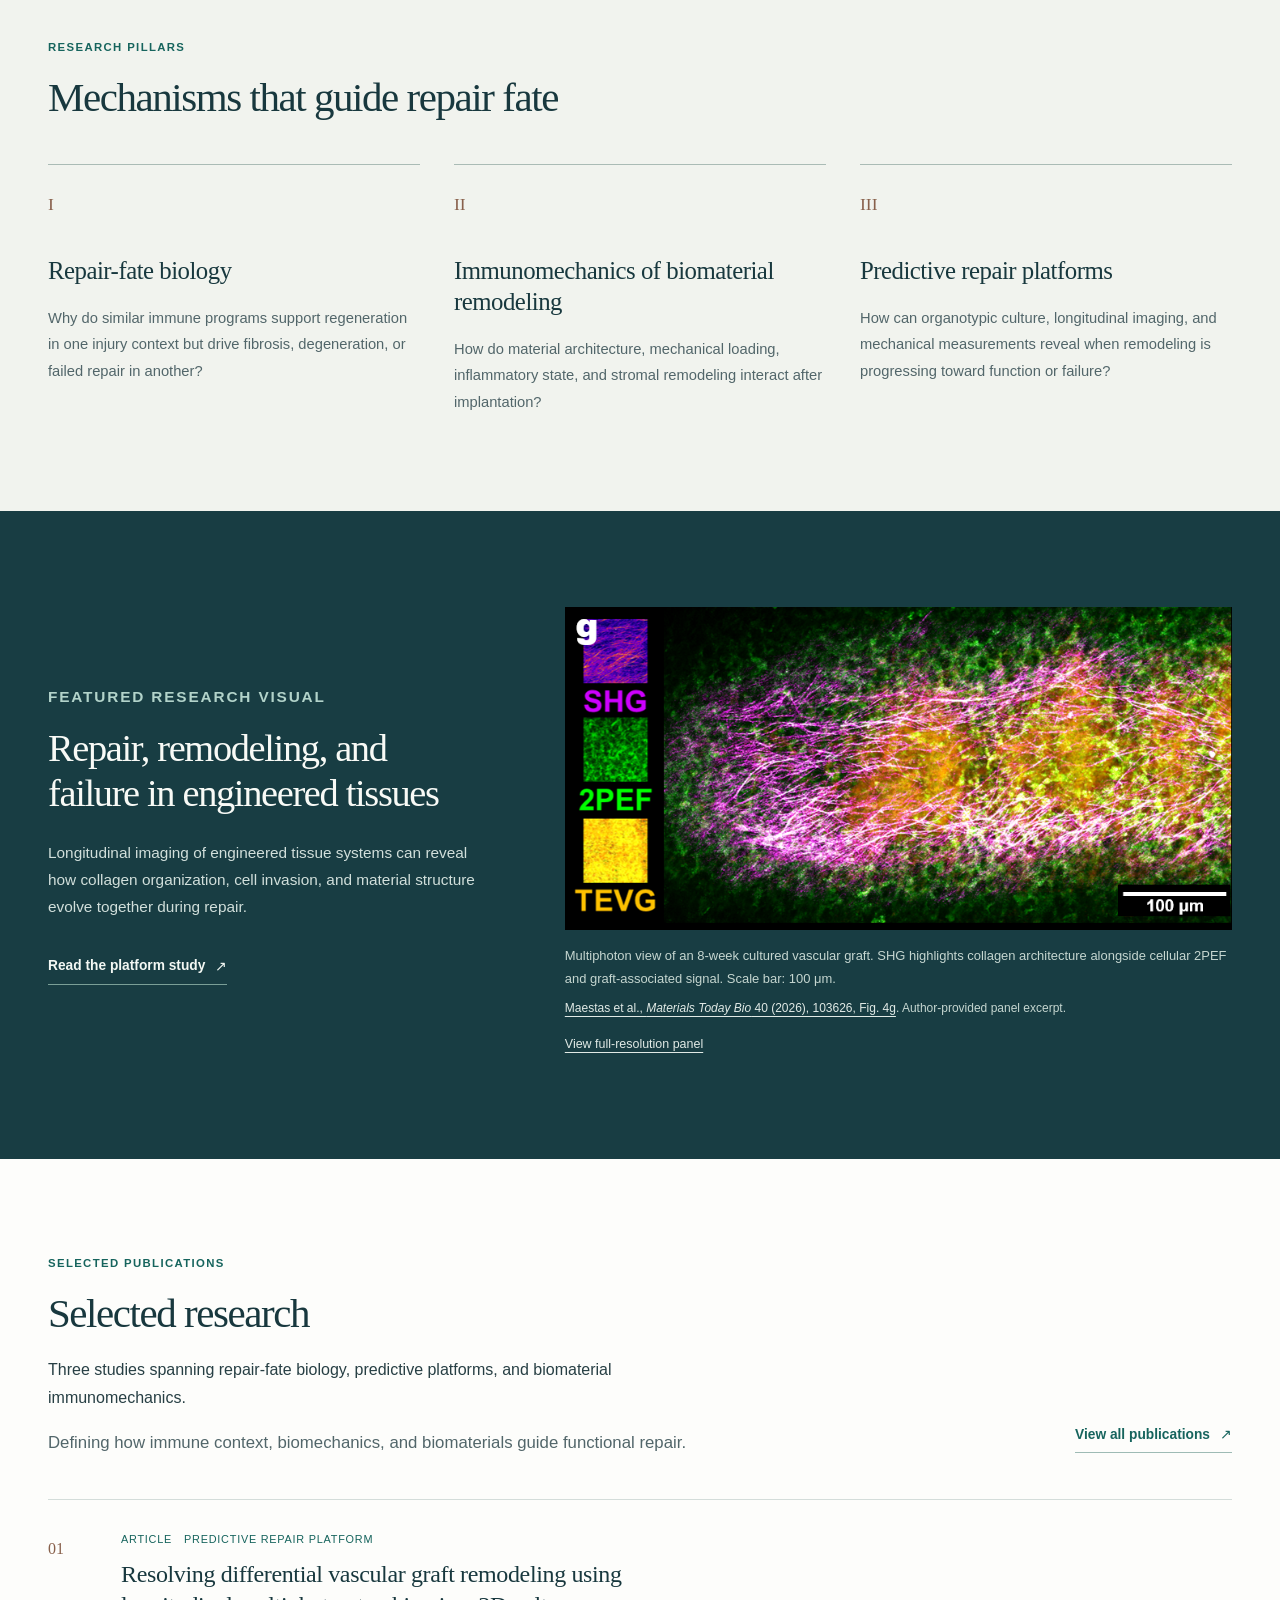
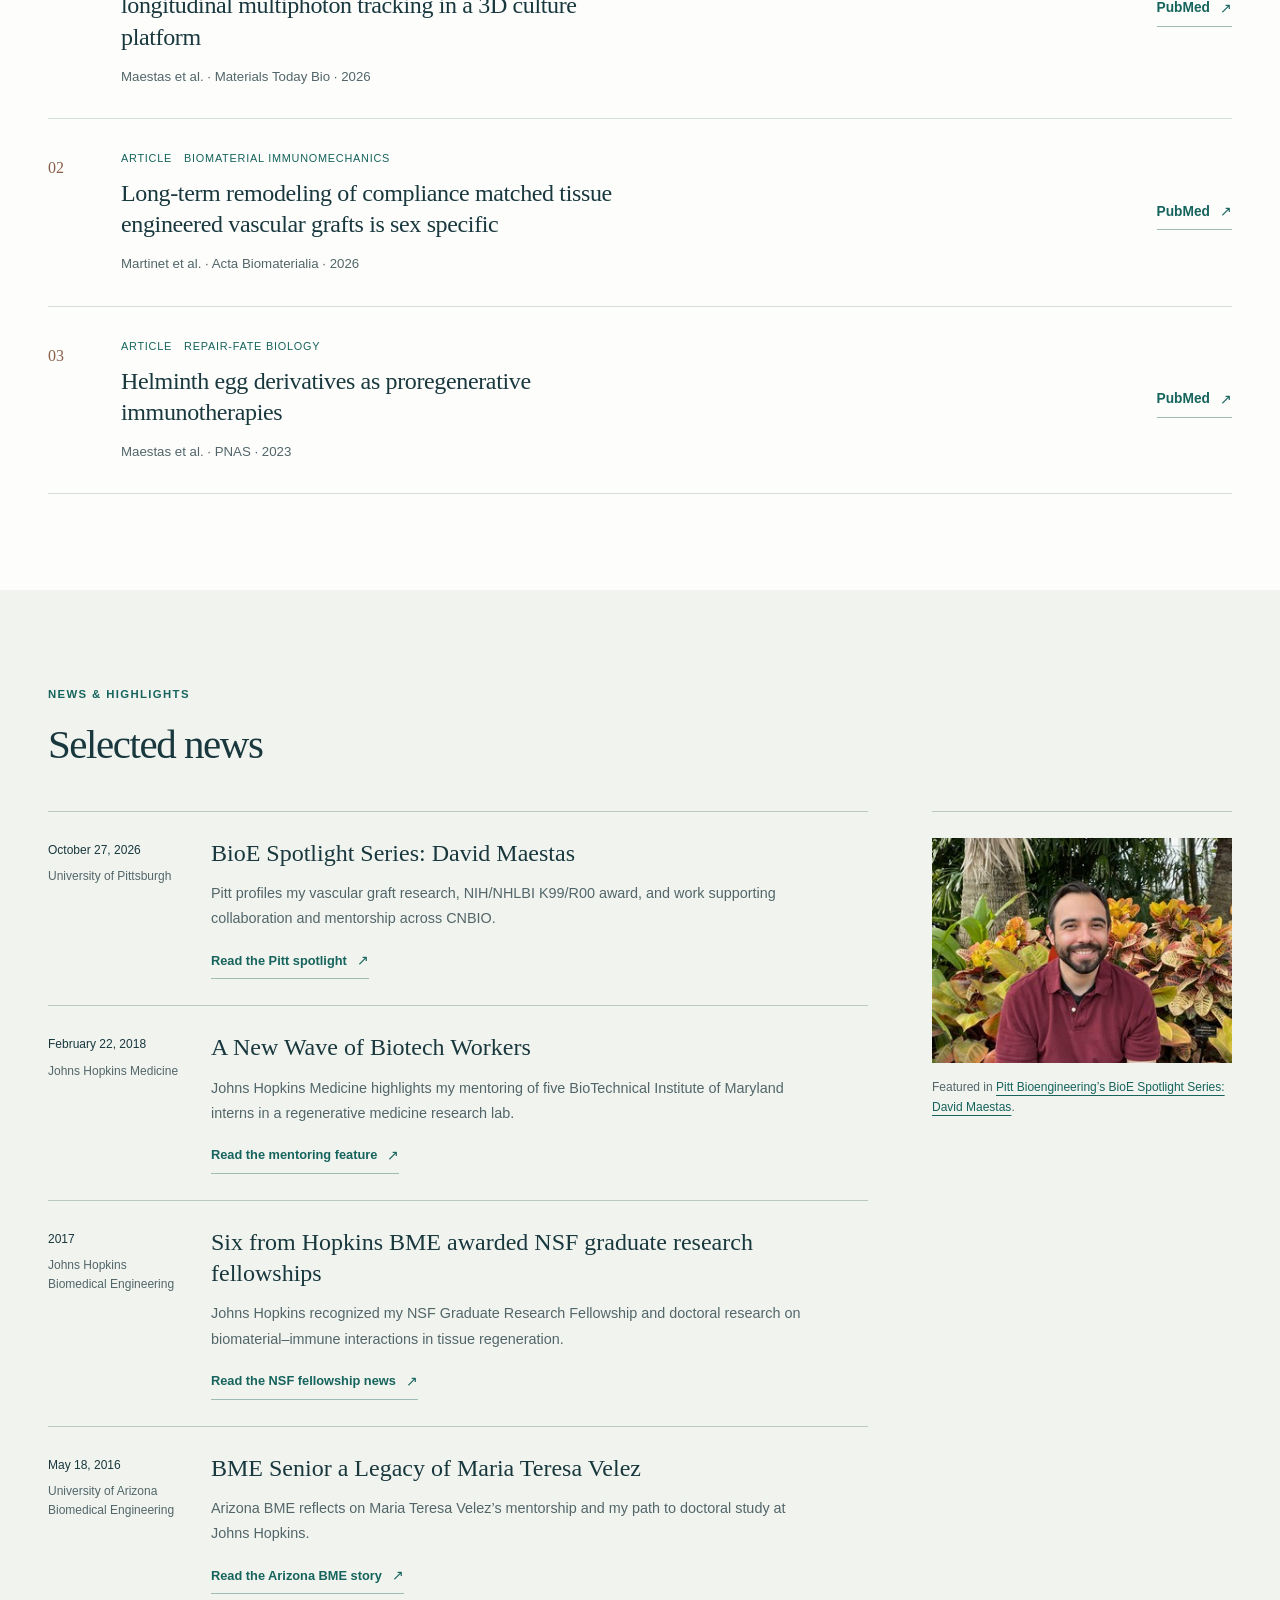
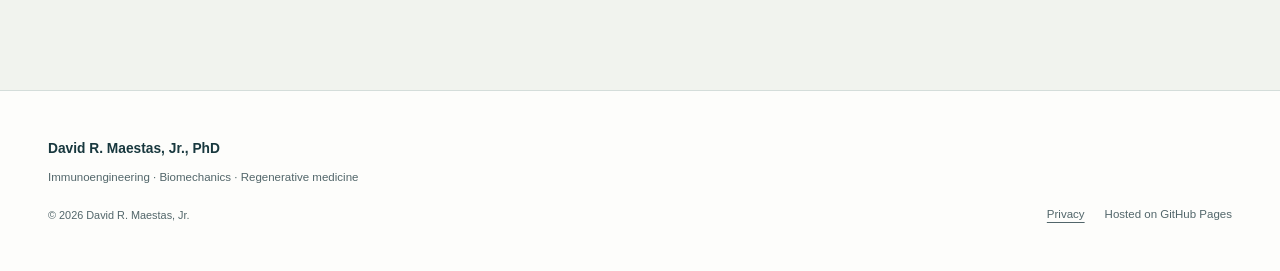
==== commit 9dc7aaee: "Align homepage headline, portrait, and Spotlight photo" ====
--- a/index.html
+++ b/index.html
@@ -50,7 +50,7 @@
     <meta property="og:image:alt" content="David R. Maestas, Jr., PhD">
     <meta name="twitter:card" content="summary_large_image">
     <link rel="icon" type="image/svg+xml" href="assets/favicon.svg">
-    <link rel="stylesheet" href="style.css?v=news-20261102">
+    <link rel="stylesheet" href="style.css?v=alignment-20261102">
   </head>
   <body class="page-home">
     <a class="skip-link" href="#main-content">Skip to main content</a>
@@ -65,9 +65,11 @@
       <section class="hero">
         <div class="container">
           <div class="hero-grid">
-            <div class="hero-copy">
+            <div class="hero-intro">
               <p class="nameplate">David R. Maestas, Jr., PhD</p>
               <p class="eyebrow">Immunoengineering / Biomechanics / Regeneration</p>
+            </div>
+            <div class="hero-copy">
               <h1 class="hero-title">Guiding injured tissues toward <em>functional regeneration.</em></h1>
               <p class="hero-summary">I study how immune signals, stromal cells, and mechanical forces determine whether injured tissues regenerate or scar, and how we can redirect these processes to restore function.</p>
               <div class="button-row hero-actions"><a class="button primary" href="research.html">Explore my research</a><a class="button primary" href="assets/CV_David_Maestas_Nov_2026.pdf" download="David_R_Maestas_CV_Nov_2026.pdf">Download CV</a></div>
@@ -199,44 +201,42 @@
             <h2>Selected news</h2>
           </div>
           <div class="news-layout">
-            <div class="news-list">
-              <article class="news-highlight">
-                <p class="news-meta"><time datetime="2026-10-27">October 27, 2026</time><span>University of Pittsburgh</span></p>
-                <div class="news-story">
-                  <h3>BioE Spotlight Series: David Maestas</h3>
-                  <p>Pitt profiles my vascular graft research, NIH/NHLBI K99/R00 award, and work supporting collaboration and mentorship across CNBIO.</p>
-                  <a class="text-link" href="https://www.engineering.pitt.edu/news/2026/bioe-spotlight-series-david-maestas/">Read the Pitt spotlight</a>
-                </div>
-              </article>
-              <article class="news-highlight">
-                <p class="news-meta"><time datetime="2018-02-22">February 22, 2018</time><span>Johns Hopkins Medicine</span></p>
-                <div class="news-story">
-                  <h3>A New Wave of Biotech Workers</h3>
-                  <p>Johns Hopkins Medicine highlights my mentoring of five BioTechnical Institute of Maryland interns in a regenerative medicine research lab.</p>
-                  <a class="text-link" href="https://www.hopkinsmedicine.org/news/articles/2018/02/a-new-wave-of-biotech-workers">Read the mentoring feature</a>
-                </div>
-              </article>
-              <article class="news-highlight">
-                <p class="news-meta"><time datetime="2017">2017</time><span>Johns Hopkins Biomedical Engineering</span></p>
-                <div class="news-story">
-                  <h3>Six from Hopkins BME awarded NSF graduate research fellowships</h3>
-                  <p>Johns Hopkins recognized my NSF Graduate Research Fellowship and doctoral research on biomaterial–immune interactions in tissue regeneration.</p>
-                  <a class="text-link" href="https://www.bme.jhu.edu/news-events/news/six-from-hopkins-bme-awarded-nsf-graduate-research-fellowships/">Read the NSF fellowship news</a>
-                </div>
-              </article>
-              <article class="news-highlight">
-                <p class="news-meta"><time datetime="2016-05-18">May 18, 2016</time><span>University of Arizona Biomedical Engineering</span></p>
-                <div class="news-story">
-                  <h3>BME Senior a Legacy of Maria Teresa Velez</h3>
-                  <p>Arizona BME reflects on Maria Teresa Velez’s mentorship and my path to doctoral study at Johns Hopkins.</p>
-                  <a class="text-link" href="https://bme.engineering.arizona.edu/news-events/bme-senior-legacy-maria-teresa-velez">Read the Arizona BME story</a>
-                </div>
-              </article>
-            </div>
+            <article class="news-highlight">
+              <p class="news-meta"><time datetime="2026-10-27">October 27, 2026</time><span>University of Pittsburgh</span></p>
+              <div class="news-story">
+                <h3>BioE Spotlight Series: David Maestas</h3>
+                <p>Pitt profiles my vascular graft research, NIH/NHLBI K99/R00 award, and work supporting collaboration and mentorship across CNBIO.</p>
+                <a class="text-link" href="https://www.engineering.pitt.edu/news/2026/bioe-spotlight-series-david-maestas/">Read the Pitt spotlight</a>
+              </div>
+            </article>
             <figure class="news-photo">
               <img loading="lazy" decoding="async" width="640" height="480" src="assets/david-maestas-pitt-spotlight-640.jpg" srcset="assets/david-maestas-pitt-spotlight-320.jpg 320w, assets/david-maestas-pitt-spotlight-640.jpg 640w" sizes="(max-width: 359px) calc(100vw - 40px), (max-width: 880px) 320px, 300px" alt="David Maestas seated among plants in a conservatory.">
               <figcaption>Featured in <a href="https://www.engineering.pitt.edu/news/2026/bioe-spotlight-series-david-maestas/">Pitt Bioengineering’s BioE Spotlight Series: David Maestas</a>.</figcaption>
             </figure>
+            <article class="news-highlight">
+              <p class="news-meta"><time datetime="2018-02-22">February 22, 2018</time><span>Johns Hopkins Medicine</span></p>
+              <div class="news-story">
+                <h3>A New Wave of Biotech Workers</h3>
+                <p>Johns Hopkins Medicine highlights my mentoring of five BioTechnical Institute of Maryland interns in a regenerative medicine research lab.</p>
+                <a class="text-link" href="https://www.hopkinsmedicine.org/news/articles/2018/02/a-new-wave-of-biotech-workers">Read the mentoring feature</a>
+              </div>
+            </article>
+            <article class="news-highlight">
+              <p class="news-meta"><time datetime="2017">2017</time><span>Johns Hopkins Biomedical Engineering</span></p>
+              <div class="news-story">
+                <h3>Six from Hopkins BME awarded NSF graduate research fellowships</h3>
+                <p>Johns Hopkins recognized my NSF Graduate Research Fellowship and doctoral research on biomaterial–immune interactions in tissue regeneration.</p>
+                <a class="text-link" href="https://www.bme.jhu.edu/news-events/news/six-from-hopkins-bme-awarded-nsf-graduate-research-fellowships/">Read the NSF fellowship news</a>
+              </div>
+            </article>
+            <article class="news-highlight">
+              <p class="news-meta"><time datetime="2016-05-18">May 18, 2016</time><span>University of Arizona Biomedical Engineering</span></p>
+              <div class="news-story">
+                <h3>BME Senior a Legacy of Maria Teresa Velez</h3>
+                <p>Arizona BME reflects on Maria Teresa Velez’s mentorship and my path to doctoral study at Johns Hopkins.</p>
+                <a class="text-link" href="https://bme.engineering.arizona.edu/news-events/bme-senior-legacy-maria-teresa-velez">Read the Arizona BME story</a>
+              </div>
+            </article>
           </div>
         </div>
       </section>
--- a/style.css
+++ b/style.css
@@ -89,11 +89,12 @@
 
 /* Homepage */
 .hero { padding: 84px 0 76px; }
-.hero-grid { display: grid; grid-template-columns: minmax(0,740px) minmax(0,300px); gap: clamp(48px,6vw,88px); align-items: center; }
+.hero-grid { display: grid; grid-template-columns: minmax(0,1fr) 300px; column-gap: 56px; align-items: start; }
+.hero-intro { grid-column: 1 / -1; }
 .hero-copy { min-width: 0; }
 .nameplate { font-size: 1.4rem; line-height: 1.35; font-weight: 600; color: var(--ink); margin-bottom: 12px; }
 .hero .eyebrow { font-size: 0.65rem; letter-spacing: 0.09em; margin-bottom: 26px; }
-.hero-title { font-size: clamp(3rem, 4.3vw, 4.1rem); line-height: 1.09; max-width: 13ch; margin-bottom: 26px; }
+.hero-title { font-size: clamp(3rem, 4.3vw, 4.1rem); line-height: 1.09; margin-bottom: 26px; }
 .hero-title em { color: var(--accent); font-style: italic; }
 .hero-summary { font-size: 1.02rem; line-height: 1.8; color: var(--muted); max-width: 58ch; margin-bottom: 28px; }
 .hero-actions { margin-bottom: 24px; }
@@ -153,9 +154,9 @@
 .selected-paper .pub-meta { grid-column: 2; font-size: 0.83rem; color: var(--muted); }
 .selected-paper .button-row { grid-column: 3; grid-row: 1/4; align-self: center; }
 .selected-paper:last-child { border-bottom: 1px solid var(--line); }
-.news-layout { display: grid; grid-template-columns: minmax(0,1fr) 300px; gap: 64px; align-items: start; }
-.news-list, .news-story { min-width: 0; }
-.news-highlight { display: grid; grid-template-columns: 135px minmax(0,1fr); gap: 28px; border-top: 1px solid #b9c9c1; padding-block: 26px; }
+.news-layout { display: grid; grid-template-columns: minmax(0,1fr) 300px; gap: 0 64px; align-items: start; }
+.news-story { min-width: 0; }
+.news-highlight { grid-column: 1; display: grid; grid-template-columns: 135px minmax(0,1fr); gap: 28px; border-top: 1px solid #b9c9c1; padding-block: 26px; }
 .news-highlight:last-child { padding-bottom: 0; }
 .news-meta { color: var(--muted); font-size: 0.75rem; line-height: 1.6; padding-top: 3px; }
 .news-meta time { display: block; color: var(--ink); margin-bottom: 7px; }
@@ -163,7 +164,7 @@
 .news-highlight h3 { font-family: var(--display); font-size: 1.5rem; line-height: 1.3; font-weight: 400; margin-bottom: 12px; }
 .news-story > p { color: var(--muted); font-size: 0.9rem; }
 .news-highlight .text-link { margin-top: 12px; font-size: 0.8rem; }
-.news-photo { width: 100%; max-width: 320px; justify-self: end; align-self: end; }
+.news-photo { grid-column: 2; grid-row: 1 / span 4; width: 100%; max-width: 320px; justify-self: end; align-self: start; border-top: 1px solid #b9c9c1; padding-top: 26px; }
 .news-photo img { display: block; width: 100%; height: auto; }
 .news-photo figcaption { color: var(--muted); font-size: 0.75rem; line-height: 1.7; padding-top: 14px; }
 
@@ -282,12 +283,12 @@
   .container { width: calc(100% - 64px); }
   .nav-menu { gap: 20px; }
   .brand-mark { display: none; }
-  .hero-grid { gap: 48px; grid-template-columns: minmax(0,1fr) minmax(0,280px); }
+  .hero-grid { column-gap: 40px; grid-template-columns: minmax(0,1fr) 280px; }
   .hero-title { font-size: clamp(2.7rem,5vw,3.6rem); }
   .about-layout { gap: 55px; }
   .content-layout { grid-template-columns: 175px minmax(0,1fr); gap: 46px; }
   .visual-feature { gap: 45px; }
-  .news-layout { gap: 36px; }
+  .news-layout { column-gap: 36px; }
   .news-highlight { grid-template-columns: 115px minmax(0,1fr); gap: 22px; }
 }
 @media (max-width:880px) {
@@ -303,7 +304,7 @@
   .js .nav-menu.is-open { display: flex; }
   .section { padding-block: 72px; }
   .hero { padding: 58px 0; }
-  .hero-grid { grid-template-columns: minmax(0,1.25fr) minmax(0,260px); gap: 32px; }
+  .hero-grid { grid-template-columns: minmax(0,1fr) 260px; column-gap: 32px; }
   .hero-title { font-size: 2.8rem; }
   .hero .eyebrow { font-size: 0.61rem; }
   .hero-summary { font-size: 0.95rem; }
@@ -320,7 +321,8 @@
   .visual-feature { grid-template-columns: 1fr; gap: 38px; }
   .visual-feature > div { max-width: 700px; }
   .research-figure { max-width: 800px; }
-  .news-layout { grid-template-columns: 1fr; gap: 36px; }
+  .news-layout { grid-template-columns: 1fr; }
+  .news-photo { grid-column: 1; grid-row: auto; border-top: 0; padding-top: 0; margin-block: 12px 30px; }
   .news-highlight { grid-template-columns: 135px minmax(0,1fr); gap: 28px; }
   .content-layout { grid-template-columns: 1fr; gap: 42px; padding-block: 35px 72px; }
   .section-nav { position: static; overflow: visible; max-height: none; padding-right: 0; padding-bottom: 25px; border-bottom: 1px solid var(--line); }
@@ -353,16 +355,16 @@
   .section-heading.split h2 { margin-bottom: 14px; }
   .section-intro { font-size: 0.92rem; margin-top: 12px; }
   .hero { padding-block: 40px 45px; }
-  .hero-grid { grid-template-columns: 1fr; gap: 38px; }
+  .hero-grid { grid-template-columns: 1fr; column-gap: 0; }
   .nameplate { font-size: 1.25rem; margin-bottom: 14px; }
   .hero .eyebrow { font-size: 0.59rem; margin-bottom: 24px; max-width: 280px; }
-  .hero-title { font-size: clamp(2.15rem,9vw,3rem); max-width: 13ch; line-height: 1.13; margin-bottom: 23px; }
+  .hero-title { font-size: clamp(2.15rem,9vw,3rem); line-height: 1.13; margin-bottom: 23px; }
   .hero-summary { font-size: 0.96rem; line-height: 1.8; margin-bottom: 25px; }
   .hero-actions { display: grid; grid-template-columns: 1.1fr 1fr; gap: 10px; margin-bottom: 20px; }
   .hero-actions .button { width: 100%; padding: 10px 12px; min-height: 48px; font-size: 0.76rem; }
   .profile-links { gap: 5px 21px; font-size: 0.74rem; }
   .profile-link { min-height: 32px; }
-  .hero-portrait { max-width: 340px; justify-self: start; display: grid; grid-template-columns: minmax(0,0.9fr) minmax(0,1.1fr); gap: 20px; align-items: center; }
+  .hero-portrait { max-width: 340px; margin-top: 38px; justify-self: start; display: grid; grid-template-columns: minmax(0,0.9fr) minmax(0,1.1fr); gap: 20px; align-items: center; }
   .hero-portrait img { width: 100%; }
   .portrait-caption { padding-top: 0; font-size: 0.82rem; line-height: 1.55; }
   .portrait-role { font-size: 0.9rem; }
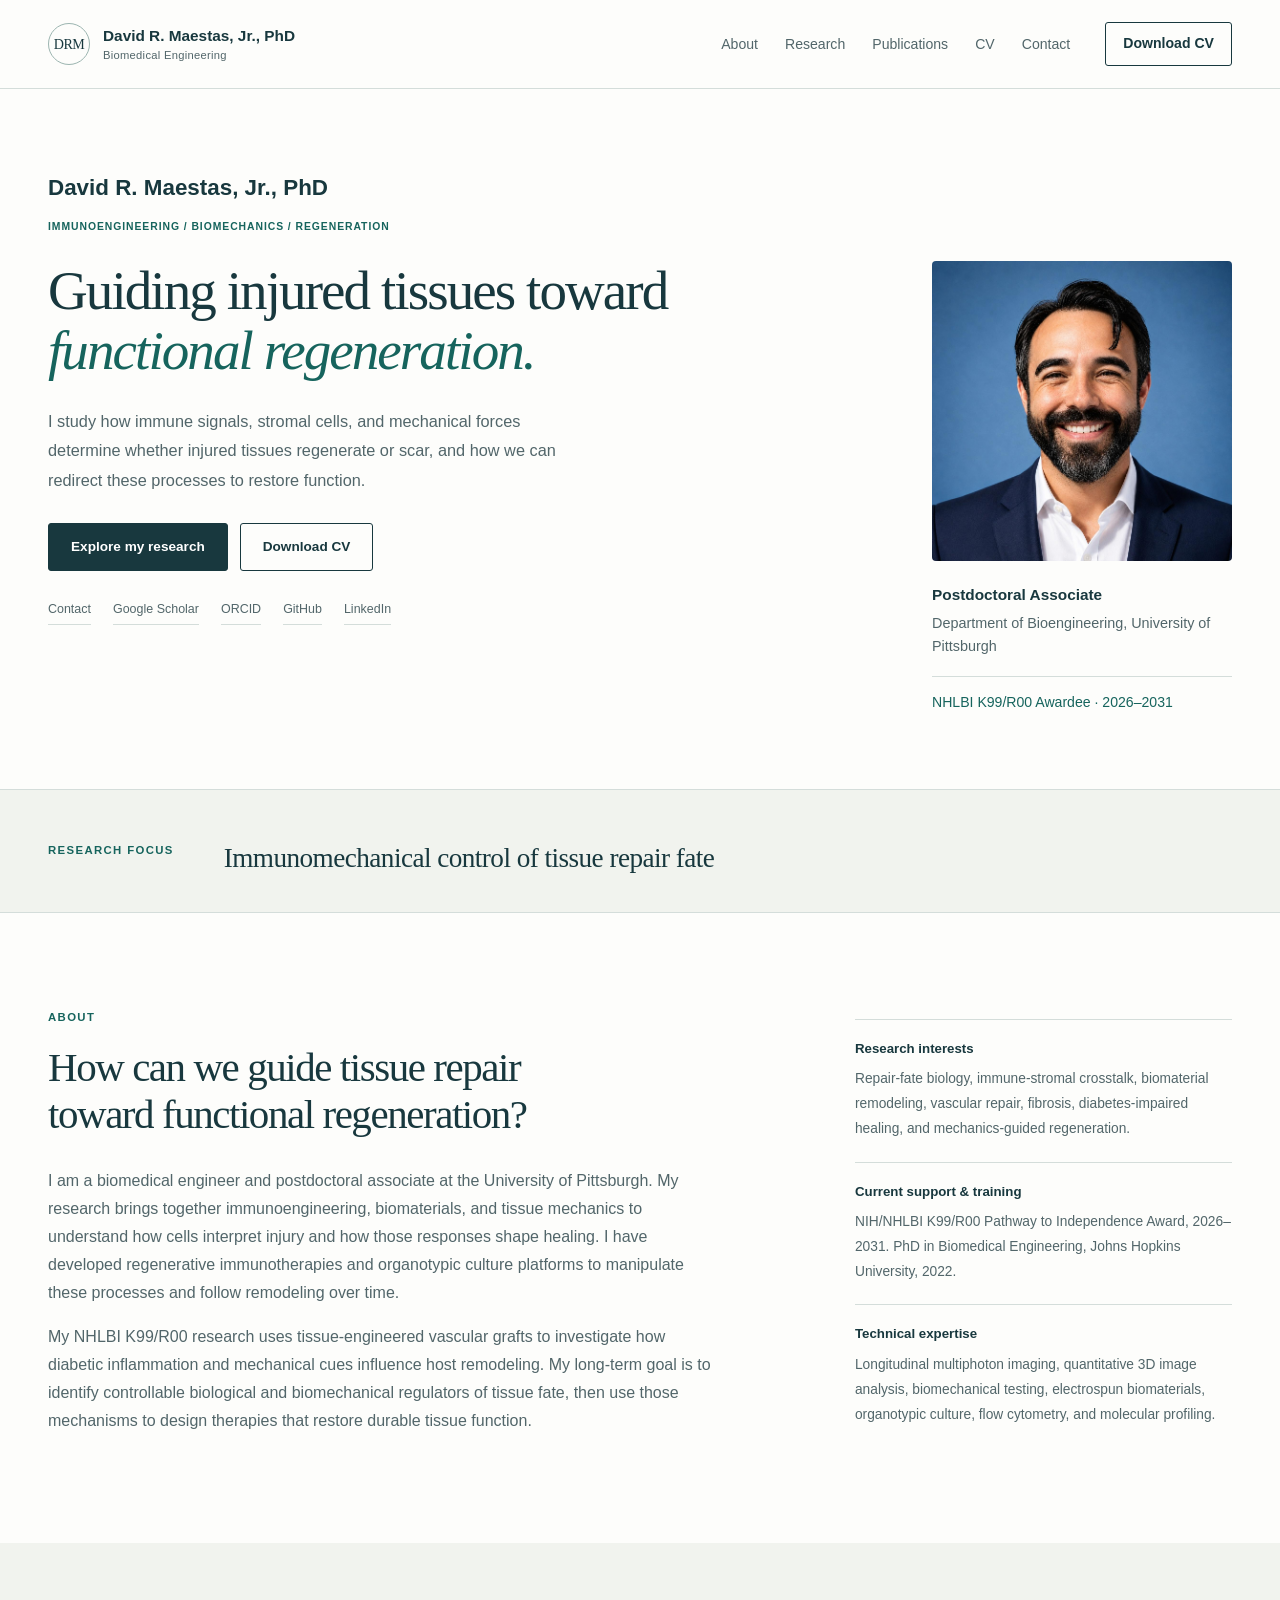
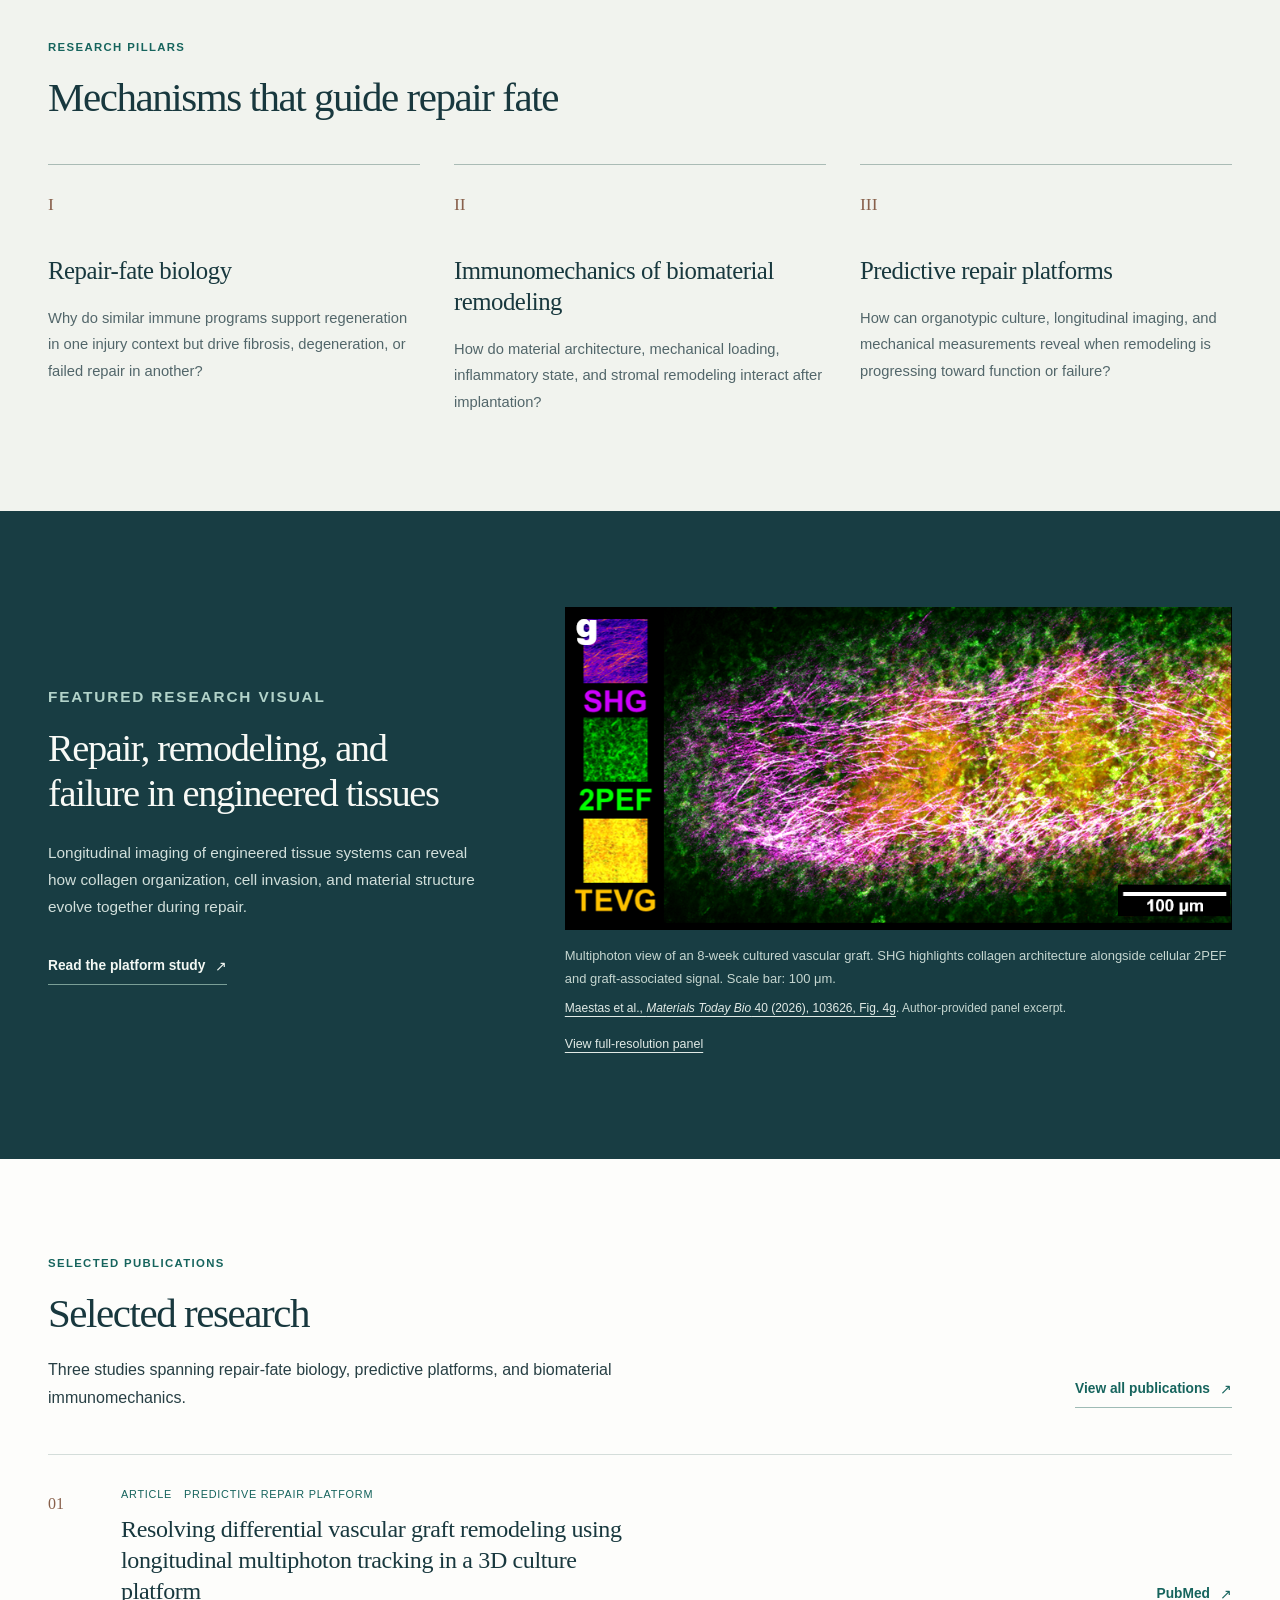
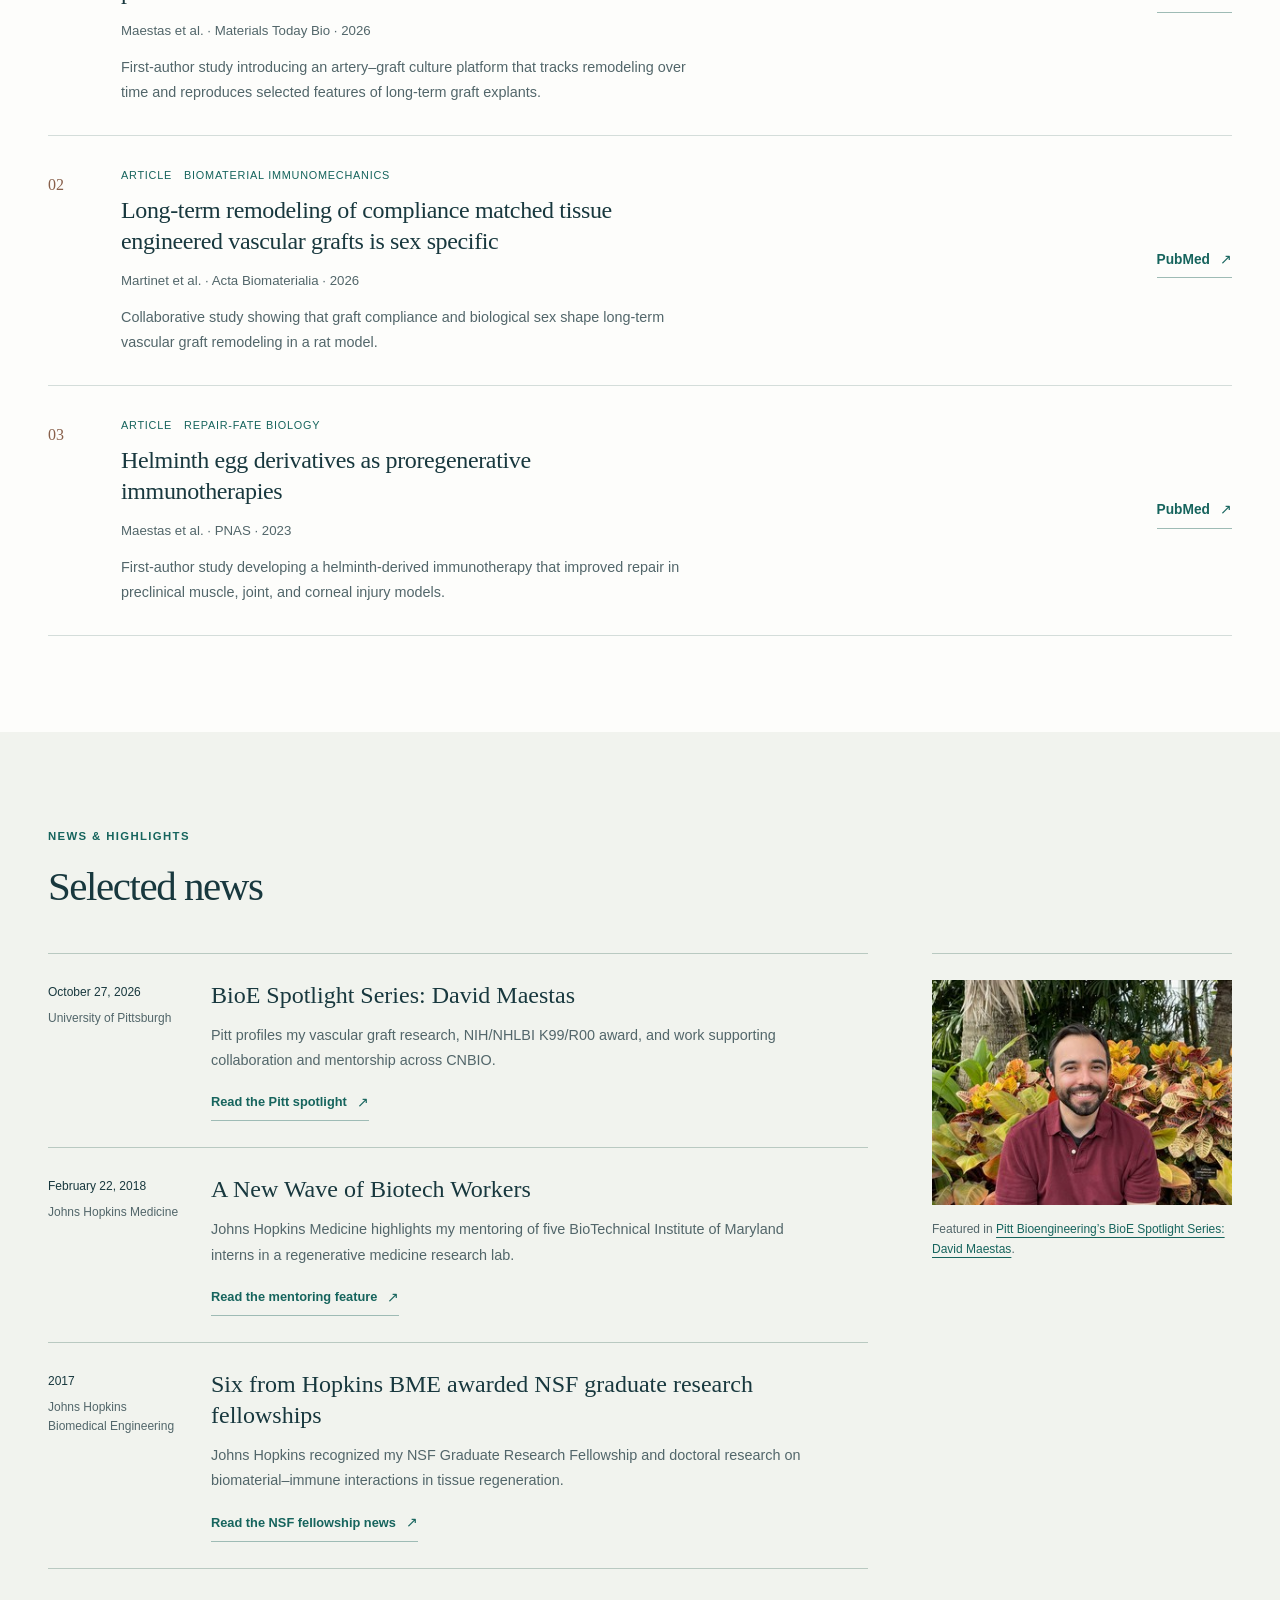
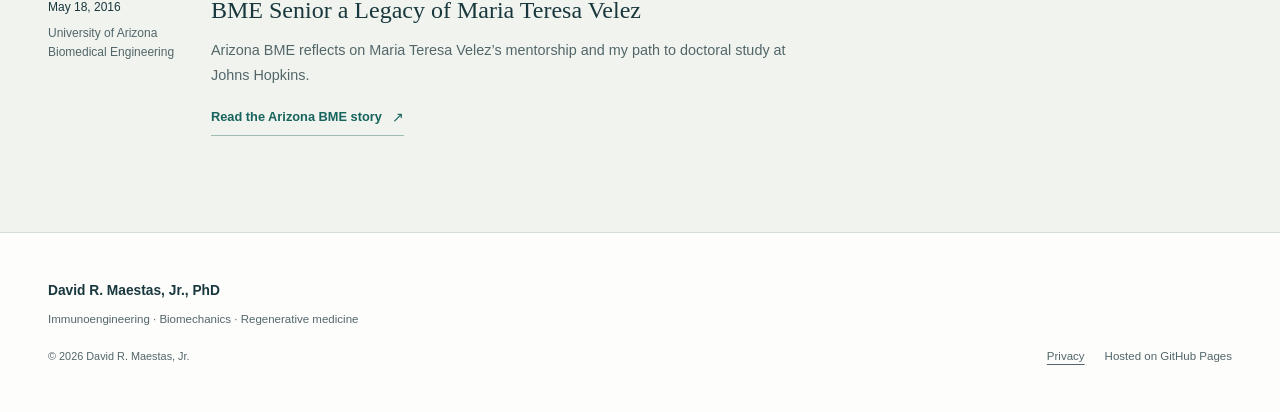
==== commit cfa72007: "Clarify research contributions and complete publication authorship" ====
--- a/index.html
+++ b/index.html
@@ -19,7 +19,7 @@
     "@id": "https://david-maestas.github.io/#profile",
     "url": "https://david-maestas.github.io/",
     "name": "David R. Maestas, Jr., PhD | Academic Profile",
-    "dateModified": "2026-11-02",
+    "dateModified": "2026-11-03",
     "mainEntity": {
       "@type": "Person",
       "@id": "https://david-maestas.github.io/#person",
@@ -50,7 +50,7 @@
     <meta property="og:image:alt" content="David R. Maestas, Jr., PhD">
     <meta name="twitter:card" content="summary_large_image">
     <link rel="icon" type="image/svg+xml" href="assets/favicon.svg">
-    <link rel="stylesheet" href="style.css?v=alignment-20261102">
+    <link rel="stylesheet" href="style.css?v=editorial-20261103">
   </head>
   <body class="page-home">
     <a class="skip-link" href="#main-content">Skip to main content</a>
@@ -165,7 +165,6 @@
               <p class="section-kicker">Selected publications</p>
               <h2>Selected research</h2>
               <p>Three studies spanning repair-fate biology, predictive platforms, and biomaterial immunomechanics.</p>
-              <p class="section-intro">Defining how immune context, biomechanics, and biomaterials guide functional repair.</p>
             </div>
             <a class="text-link" href="publications.html">View all publications</a>
           </div>
@@ -175,6 +174,7 @@
               <div class="tag-row"><span class="tag">Article</span><span class="tag">Predictive repair platform</span></div>
               <h3>Resolving differential vascular graft remodeling using longitudinal multiphoton tracking in a 3D culture platform</h3>
               <p class="pub-meta">Maestas et al. &middot; Materials Today Bio &middot; 2026</p>
+              <p class="paper-advance">First-author study introducing an artery–graft culture platform that tracks remodeling over time and reproduces selected features of long-term graft explants.</p>
               <div class="button-row small"><a class="text-link" href="https://pubmed.ncbi.nlm.nih.gov/42761648/">PubMed</a></div>
             </article>
             <article class="selected-paper">
@@ -182,6 +182,7 @@
               <div class="tag-row"><span class="tag">Article</span><span class="tag">Biomaterial immunomechanics</span></div>
               <h3>Long-term remodeling of compliance matched tissue engineered vascular grafts is sex specific</h3>
               <p class="pub-meta">Martinet et al. &middot; Acta Biomaterialia &middot; 2026</p>
+              <p class="paper-advance">Collaborative study showing that graft compliance and biological sex shape long-term vascular graft remodeling in a rat model.</p>
               <div class="button-row small"><a class="text-link" href="https://pubmed.ncbi.nlm.nih.gov/42349735/">PubMed</a></div>
             </article>
             <article class="selected-paper">
@@ -189,6 +190,7 @@
               <div class="tag-row"><span class="tag">Article</span><span class="tag">Repair-fate biology</span></div>
               <h3>Helminth egg derivatives as proregenerative immunotherapies</h3>
               <p class="pub-meta">Maestas et al. &middot; PNAS &middot; 2023</p>
+              <p class="paper-advance">First-author study developing a helminth-derived immunotherapy that improved repair in preclinical muscle, joint, and corneal injury models.</p>
               <div class="button-row small"><a class="text-link" href="https://pubmed.ncbi.nlm.nih.gov/36780522/">PubMed</a></div>
             </article>
           </div>
--- a/style.css
+++ b/style.css
@@ -148,11 +148,12 @@
 .research-feature figcaption a { color: #e1eae6; }
 .research-feature figcaption a:hover { color: #ffffff; }
 .selected-paper { display: grid; grid-template-columns: 45px minmax(0,1fr) auto; column-gap: 28px; padding-block: 30px; border-top: 1px solid var(--line); }
-.selected-paper .paper-number { color: var(--warm); font-family: var(--display); font-size: 1rem; grid-column: 1; grid-row: 1/4; padding-top: 5px; }
+.selected-paper .paper-number { color: var(--warm); font-family: var(--display); font-size: 1rem; grid-column: 1; grid-row: 1/5; padding-top: 5px; }
 .selected-paper .tag-row { grid-column: 2; display: flex; gap: 12px; flex-wrap: wrap; font-size: 0.68rem; text-transform: uppercase; letter-spacing: 0.07em; color: var(--accent); margin-bottom: 10px; }
 .selected-paper h3 { grid-column: 2; font-family: var(--display); font-size: 1.5rem; font-weight: 400; line-height: 1.3; max-width: 45ch; margin-bottom: 12px; letter-spacing: -0.015em; }
 .selected-paper .pub-meta { grid-column: 2; font-size: 0.83rem; color: var(--muted); }
-.selected-paper .button-row { grid-column: 3; grid-row: 1/4; align-self: center; }
+.selected-paper .paper-advance { grid-column: 2; font-size: 0.9rem; color: var(--muted); margin-top: 12px; max-width: 72ch; }
+.selected-paper .button-row { grid-column: 3; grid-row: 1/5; align-self: center; }
 .selected-paper:last-child { border-bottom: 1px solid var(--line); }
 .news-layout { display: grid; grid-template-columns: minmax(0,1fr) 300px; gap: 0 64px; align-items: start; }
 .news-story { min-width: 0; }
@@ -200,8 +201,12 @@
 .program-content .card { padding-top: 23px; border-top: 1px solid var(--line); }
 .program-content .card h3 { font-size: 1rem; margin-bottom: 14px; }
 .program-content .card p { font-size: 0.88rem; }
-.program-content .card .status-note { font-size: 0.77rem; margin-top: 20px; color: var(--accent); }
+.program-content .card .status-note { font-size: 0.8rem; margin-top: 20px; color: var(--accent); }
 .vision-block { border-top: 1px solid var(--line); padding-top: 38px; }
+.questions-heading { font-size: 1rem; margin-top: 26px; }
+.research-questions { padding-left: 22px; margin: 16px 0 0; color: var(--muted); font-size: 0.96rem; }
+.research-questions li + li { margin-top: 14px; }
+.research-questions li::marker { color: var(--accent); }
 
 /* Compact, browsable bibliography */
 .publication-list-section { padding-top: 44px; }
@@ -225,6 +230,13 @@
 .publication-entry { min-width: 0; overflow-wrap: anywhere; border-top: 1px solid var(--line); padding-block: 24px 26px; }
 .publication-entry h3, .publication-entry h4 { font-size: 1.13rem; line-height: 1.5; margin-bottom: 10px; max-width: 78ch; font-weight: 600; }
 .publication-entry .authors { font-size: 0.82rem; color: var(--muted); margin-top: 0; }
+.publication-entry .authors strong { color: var(--ink); font-weight: 650; }
+.citation-authors { margin-top: 5px; font-size: 0.78rem; color: var(--muted); }
+.citation-authors summary { width: fit-content; min-height: 32px; cursor: pointer; color: var(--accent); padding-block: 4px; }
+.citation-authors summary:hover { color: var(--accent-dark); text-decoration: underline; }
+.citation-authors summary:focus-visible { outline: 3px solid var(--accent); outline-offset: 4px; }
+.citation-authors[open] { padding: 8px 14px 12px; background: var(--paper); border-left: 2px solid var(--line); }
+.citation-authors .authors { line-height: 1.8; margin-top: 7px; }
 .publication-entry .venue { font-size: 0.8rem; color: var(--muted); margin-top: 5px; }
 .publication-entry .button-row { gap: 22px; margin-top: 8px; }
 .publication-entry .text-link { font-size: 0.76rem; min-height: 32px; }
@@ -232,6 +244,7 @@
 .preprint-section .publication-entry { padding-block: 28px; }
 .preprint-section .badge { font-size: 0.65rem; color: var(--warm); text-transform: uppercase; letter-spacing: 0.08em; display: inline-block; margin-bottom: 12px; }
 .preprint-section .publication-entry p { font-size: 0.83rem; color: var(--muted); margin-top: 7px; }
+.preprint-section .citation-authors[open] { background: var(--bg); }
 .empty-results { padding: 32px 0; color: var(--muted); }
 
 /* Web CV */
@@ -396,6 +409,7 @@
   .selected-paper .tag-row { font-size: 0.6rem; gap: 5px 10px; }
   .selected-paper h3 { font-size: 1.3rem; }
   .selected-paper .pub-meta { font-size: 0.75rem; }
+  .selected-paper .paper-advance { font-size: 0.85rem; }
   .selected-paper .button-row { grid-column: 2; grid-row: auto; margin-top: 7px; }
   .news-highlight { grid-template-columns: 1fr; gap: 14px; padding-block: 24px; }
   .news-meta { font-size: 0.7rem; padding-top: 0; }
@@ -419,6 +433,7 @@
   .program-content { gap: 40px; }
   .program-block h2 { font-size: 1.85rem; }
   .program-block p:not(.section-kicker):not(.award-detail) { font-size: 0.91rem; }
+  .research-questions { font-size: 0.91rem; }
   .funded-project { padding: 25px 22px; }
   .funded-project h2 { font-size: clamp(1.3rem,6.4vw,1.8rem); letter-spacing: -0.025em; }
   .program-block .section-kicker { font-size: 0.62rem; }
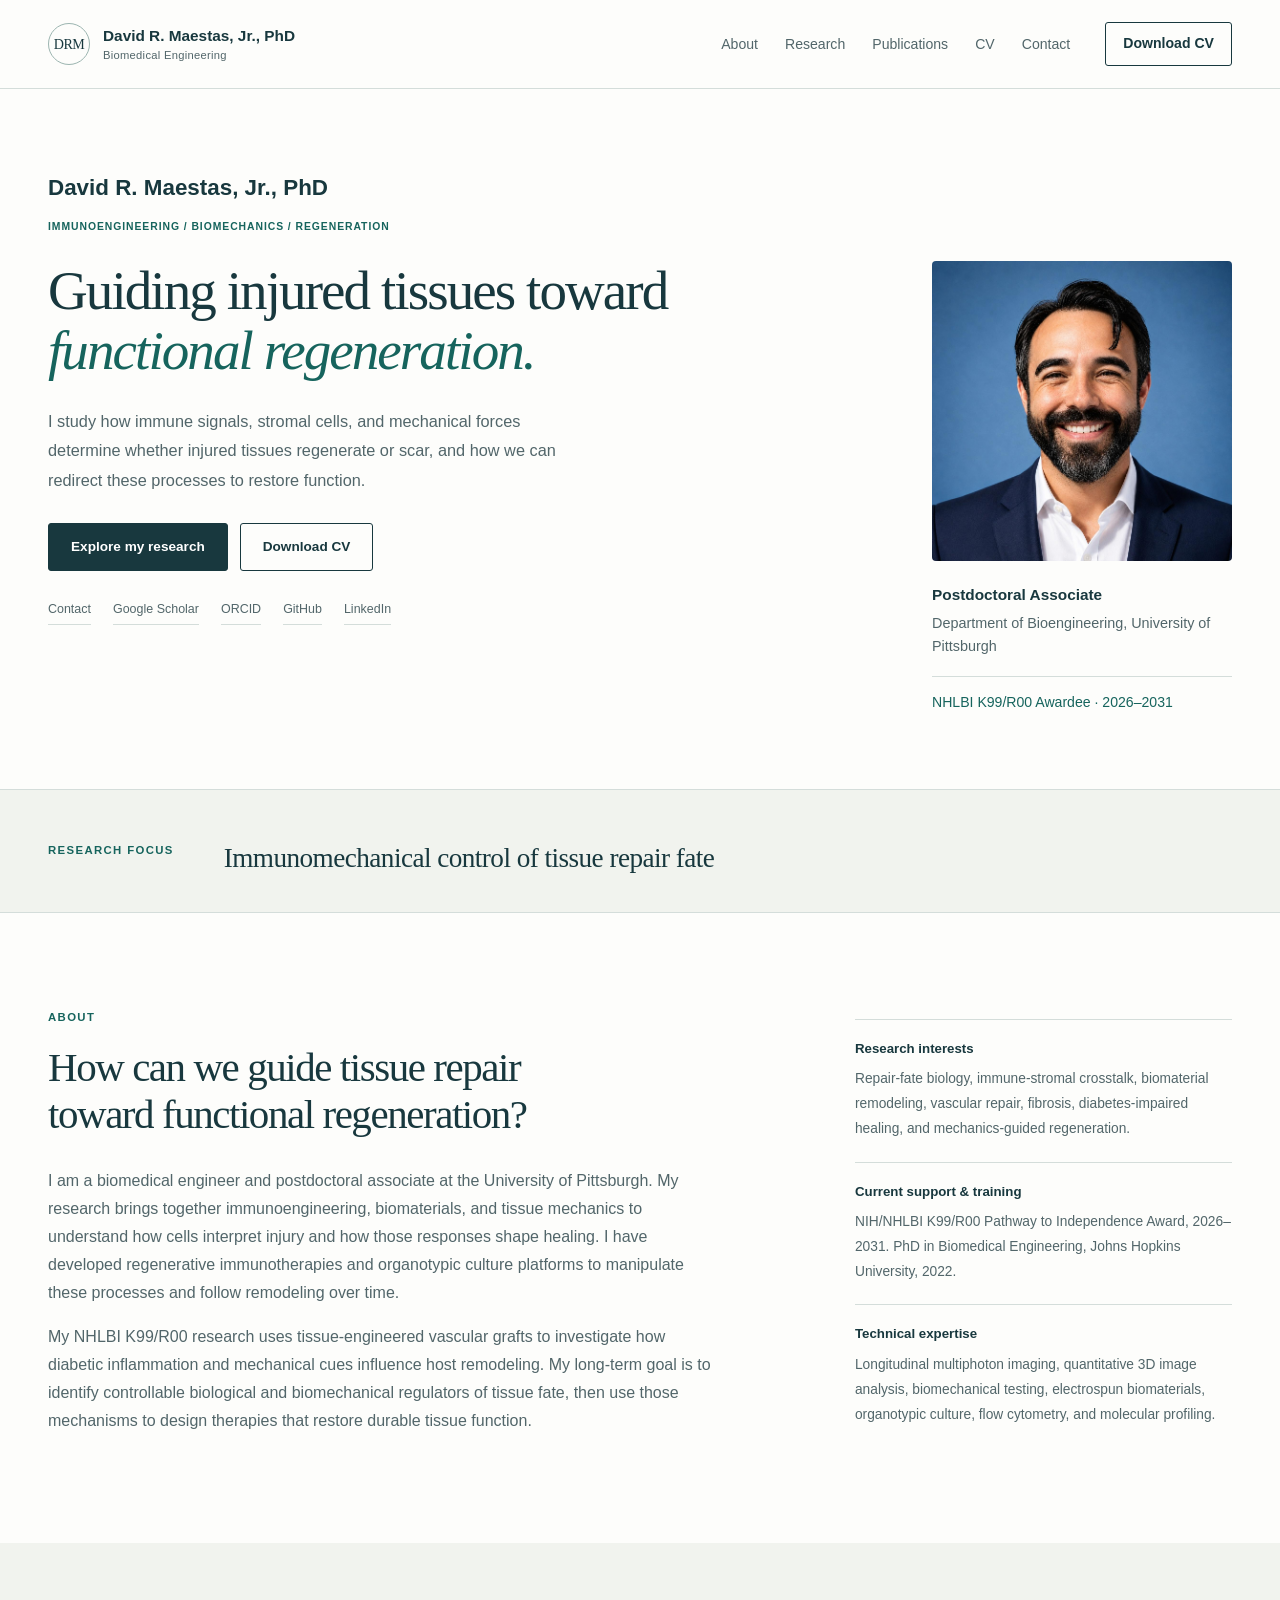
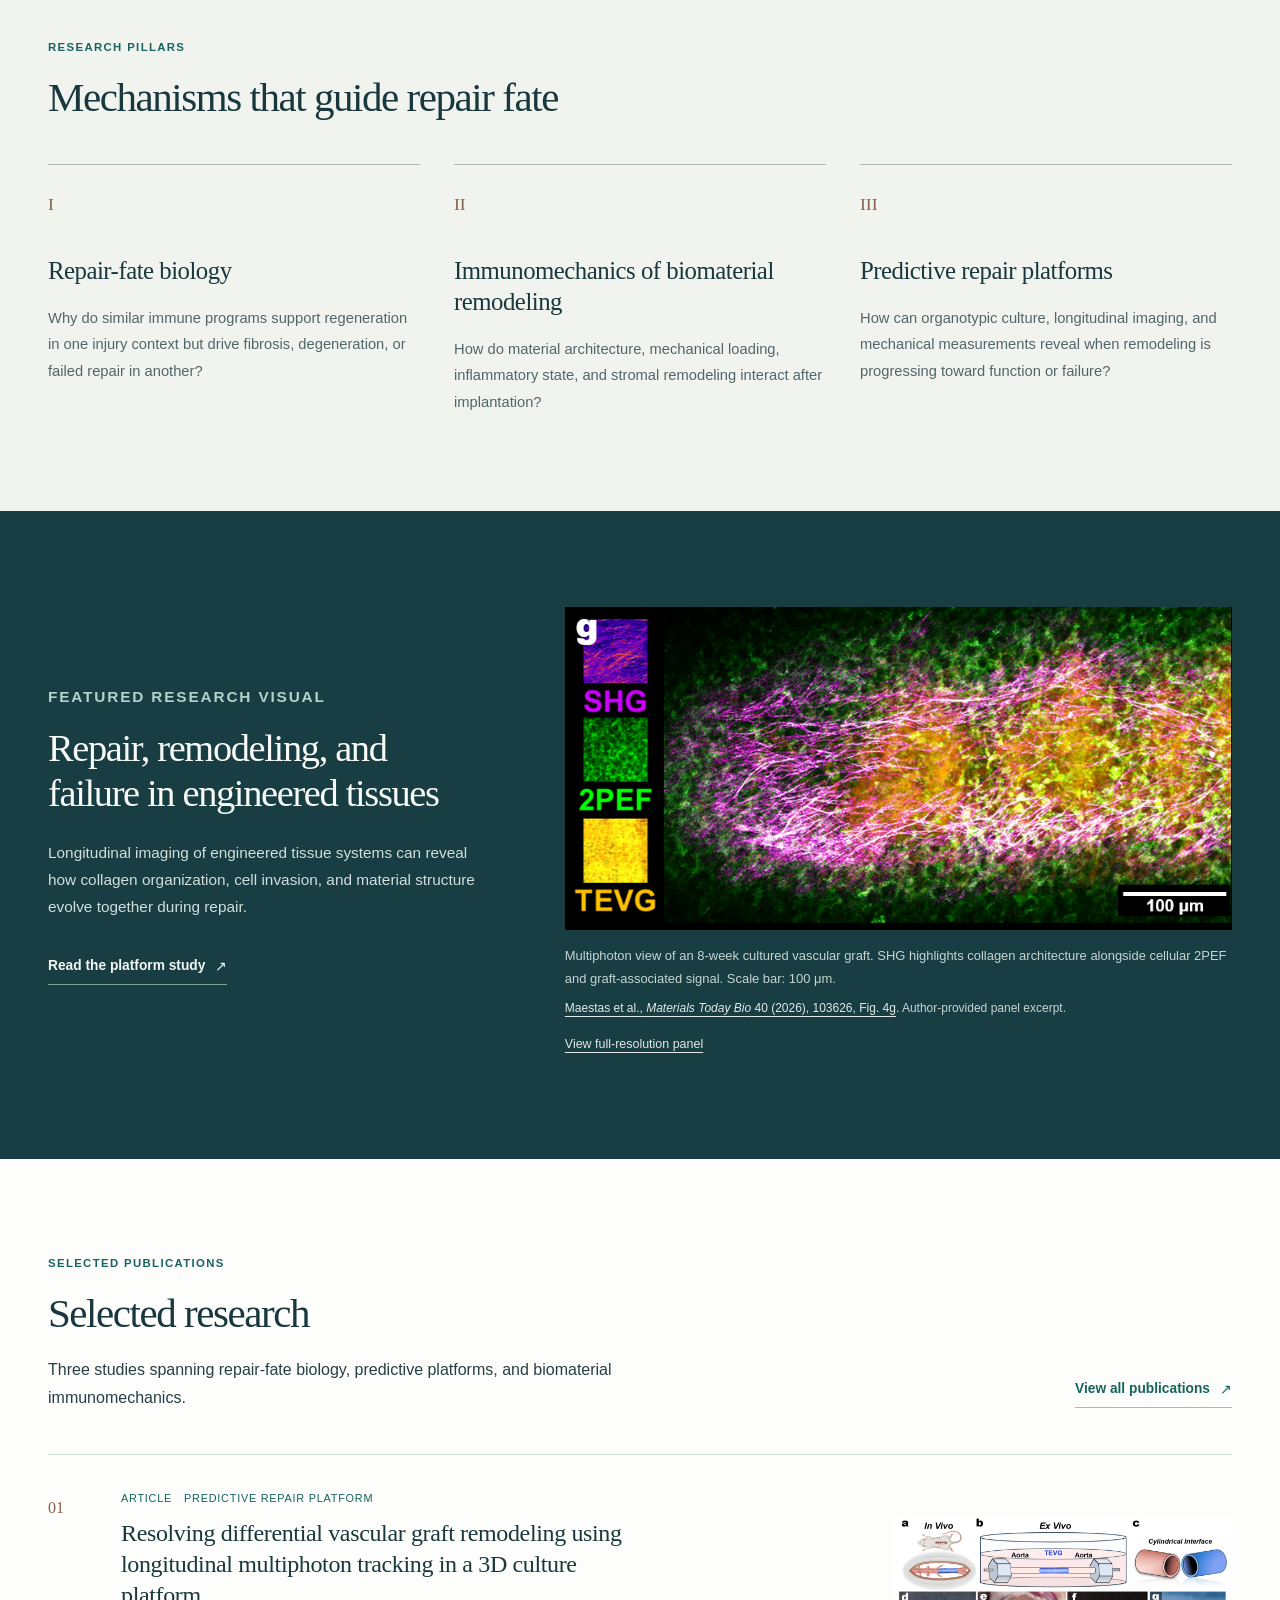
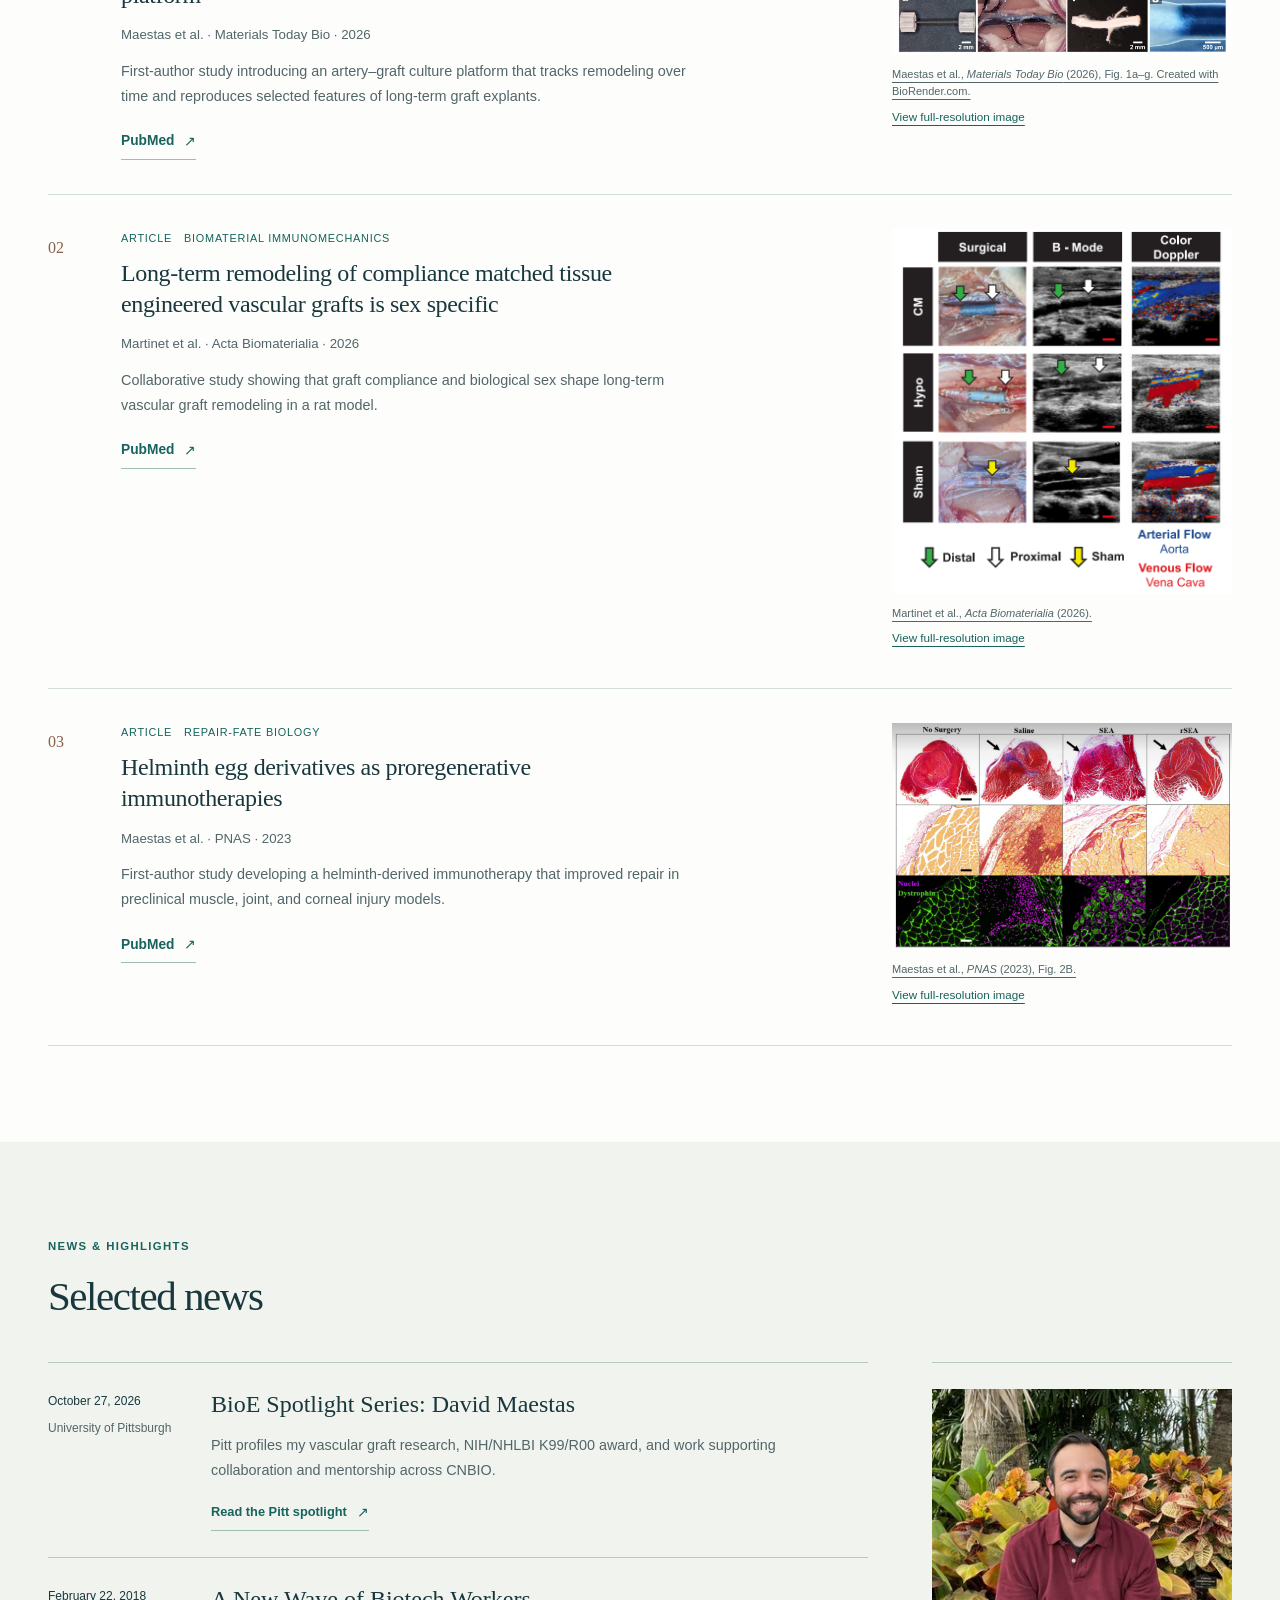
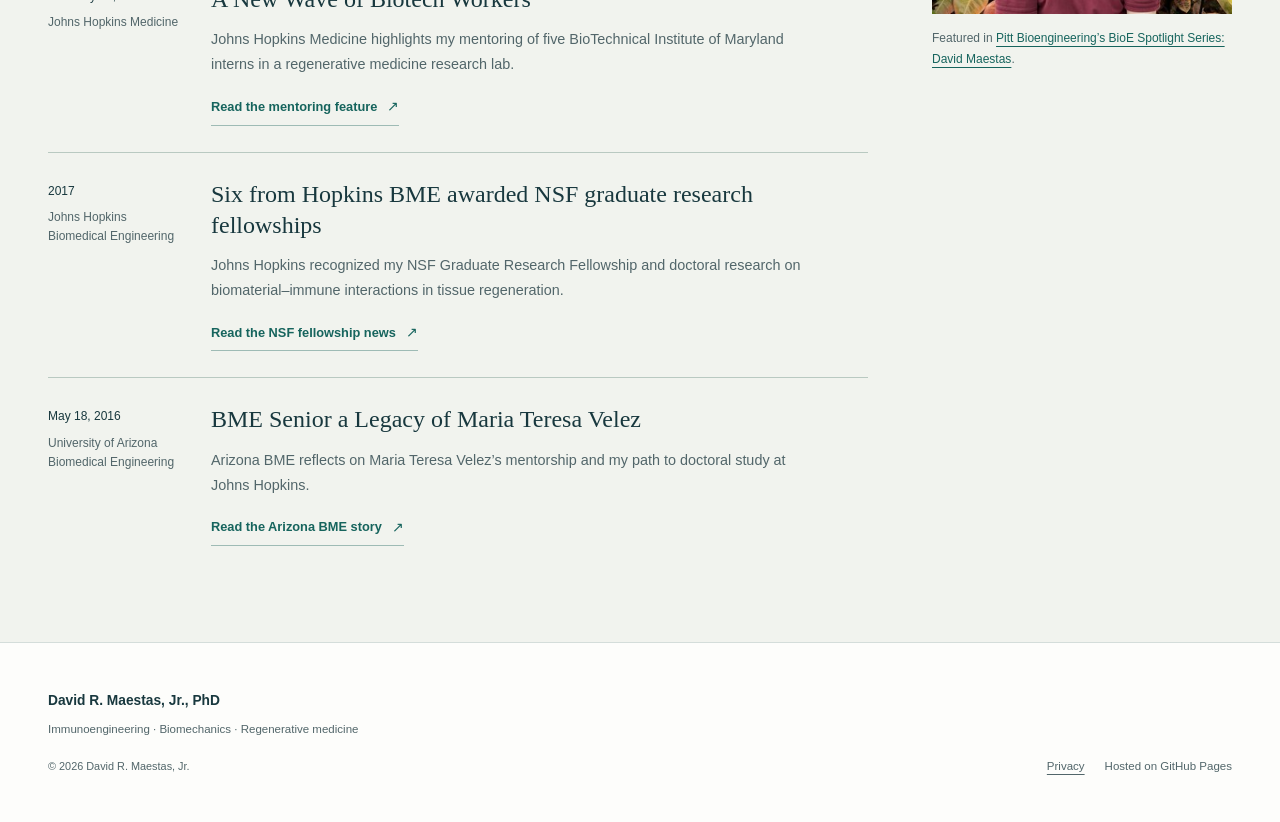
==== commit 2b6c4123: "Illustrate selected research with complete study figures" ====
--- a/index.html
+++ b/index.html
@@ -50,7 +50,7 @@
     <meta property="og:image:alt" content="David R. Maestas, Jr., PhD">
     <meta name="twitter:card" content="summary_large_image">
     <link rel="icon" type="image/svg+xml" href="assets/favicon.svg">
-    <link rel="stylesheet" href="style.css?v=editorial-20261103">
+    <link rel="stylesheet" href="style.css?v=selected-images-20261103">
   </head>
   <body class="page-home">
     <a class="skip-link" href="#main-content">Skip to main content</a>
@@ -171,27 +171,63 @@
           <div class="publication-preview">
             <article class="selected-paper">
               <p class="paper-number">01</p>
-              <div class="tag-row"><span class="tag">Article</span><span class="tag">Predictive repair platform</span></div>
-              <h3>Resolving differential vascular graft remodeling using longitudinal multiphoton tracking in a 3D culture platform</h3>
-              <p class="pub-meta">Maestas et al. &middot; Materials Today Bio &middot; 2026</p>
-              <p class="paper-advance">First-author study introducing an artery–graft culture platform that tracks remodeling over time and reproduces selected features of long-term graft explants.</p>
-              <div class="button-row small"><a class="text-link" href="https://pubmed.ncbi.nlm.nih.gov/42761648/">PubMed</a></div>
+              <div class="selected-paper-content">
+                <div class="tag-row"><span class="tag">Article</span><span class="tag">Predictive repair platform</span></div>
+                <h3>Resolving differential vascular graft remodeling using longitudinal multiphoton tracking in a 3D culture platform</h3>
+                <p class="pub-meta">Maestas et al. &middot; Materials Today Bio &middot; 2026</p>
+                <p class="paper-advance">First-author study introducing an artery–graft culture platform that tracks remodeling over time and reproduces selected features of long-term graft explants.</p>
+                <div class="button-row small"><a class="text-link" href="https://pubmed.ncbi.nlm.nih.gov/42761648/">PubMed</a></div>
+              </div>
+              <figure class="selected-paper-figure">
+                <picture>
+                  <source type="image/webp" srcset="assets/selected-publications/artery-graft-culture-platform.webp">
+                  <img loading="lazy" decoding="async" width="1255" height="512" src="assets/selected-publications/artery-graft-culture-platform.png" alt="Artery–graft culture platform: in vivo and ex vivo schematics above assembly and tissue photographs, with panel labels and scale bars retained.">
+                </picture>
+                <figcaption>
+                  <a class="selected-image-credit" href="https://doi.org/10.1016/j.mtbio.2026.103626">Maestas et al., <cite>Materials Today Bio</cite> (2026), Fig. 1a–g. Created with BioRender.com.</a>
+                  <a class="selected-image-full" href="assets/selected-publications/artery-graft-culture-platform.png">View full-resolution image<span class="sr-only">: artery graft culture platform</span></a>
+                </figcaption>
+              </figure>
             </article>
             <article class="selected-paper">
               <p class="paper-number">02</p>
-              <div class="tag-row"><span class="tag">Article</span><span class="tag">Biomaterial immunomechanics</span></div>
-              <h3>Long-term remodeling of compliance matched tissue engineered vascular grafts is sex specific</h3>
-              <p class="pub-meta">Martinet et al. &middot; Acta Biomaterialia &middot; 2026</p>
-              <p class="paper-advance">Collaborative study showing that graft compliance and biological sex shape long-term vascular graft remodeling in a rat model.</p>
-              <div class="button-row small"><a class="text-link" href="https://pubmed.ncbi.nlm.nih.gov/42349735/">PubMed</a></div>
+              <div class="selected-paper-content">
+                <div class="tag-row"><span class="tag">Article</span><span class="tag">Biomaterial immunomechanics</span></div>
+                <h3>Long-term remodeling of compliance matched tissue engineered vascular grafts is sex specific</h3>
+                <p class="pub-meta">Martinet et al. &middot; Acta Biomaterialia &middot; 2026</p>
+                <p class="paper-advance">Collaborative study showing that graft compliance and biological sex shape long-term vascular graft remodeling in a rat model.</p>
+                <div class="button-row small"><a class="text-link" href="https://pubmed.ncbi.nlm.nih.gov/42349735/">PubMed</a></div>
+              </div>
+              <figure class="selected-paper-figure">
+                <picture>
+                  <source type="image/webp" srcset="assets/selected-publications/long-term-graft-remodeling.webp">
+                  <img loading="lazy" decoding="async" width="692" height="742" src="assets/selected-publications/long-term-graft-remodeling.png" alt="Surgical, B-mode ultrasound, and color Doppler views of compliance-matched, hypocompliant, and sham groups, retaining arrow keys, flow labels, and scale bars.">
+                </picture>
+                <figcaption>
+                  <a class="selected-image-credit" href="https://doi.org/10.1016/j.actbio.2026.06.042">Martinet et al., <cite>Acta Biomaterialia</cite> (2026).</a>
+                  <a class="selected-image-full" href="assets/selected-publications/long-term-graft-remodeling.png">View full-resolution image<span class="sr-only">: long term graft remodeling</span></a>
+                </figcaption>
+              </figure>
             </article>
             <article class="selected-paper">
               <p class="paper-number">03</p>
-              <div class="tag-row"><span class="tag">Article</span><span class="tag">Repair-fate biology</span></div>
-              <h3>Helminth egg derivatives as proregenerative immunotherapies</h3>
-              <p class="pub-meta">Maestas et al. &middot; PNAS &middot; 2023</p>
-              <p class="paper-advance">First-author study developing a helminth-derived immunotherapy that improved repair in preclinical muscle, joint, and corneal injury models.</p>
-              <div class="button-row small"><a class="text-link" href="https://pubmed.ncbi.nlm.nih.gov/36780522/">PubMed</a></div>
+              <div class="selected-paper-content">
+                <div class="tag-row"><span class="tag">Article</span><span class="tag">Repair-fate biology</span></div>
+                <h3>Helminth egg derivatives as proregenerative immunotherapies</h3>
+                <p class="pub-meta">Maestas et al. &middot; PNAS &middot; 2023</p>
+                <p class="paper-advance">First-author study developing a helminth-derived immunotherapy that improved repair in preclinical muscle, joint, and corneal injury models.</p>
+                <div class="button-row small"><a class="text-link" href="https://pubmed.ncbi.nlm.nih.gov/36780522/">PubMed</a></div>
+              </div>
+              <figure class="selected-paper-figure">
+                <picture>
+                  <source type="image/webp" srcset="assets/selected-publications/helminth-muscle-repair.webp">
+                  <img loading="lazy" decoding="async" width="1020" height="681" src="assets/selected-publications/helminth-muscle-repair.png" alt="Muscle histology and fluorescence panels labeled No Surgery, Saline, SEA, and rSEA, with nuclei and dystrophin keys and original scale bars retained.">
+                </picture>
+                <figcaption>
+                  <a class="selected-image-credit" href="https://doi.org/10.1073/pnas.2211703120">Maestas et al., <cite>PNAS</cite> (2023), Fig. 2B.</a>
+                  <a class="selected-image-full" href="assets/selected-publications/helminth-muscle-repair.png">View full-resolution image<span class="sr-only">: helminth muscle repair</span></a>
+                </figcaption>
+              </figure>
             </article>
           </div>
         </div>
--- a/style.css
+++ b/style.css
@@ -147,13 +147,21 @@
 .research-feature figcaption { color: #c5d6d0; }
 .research-feature figcaption a { color: #e1eae6; }
 .research-feature figcaption a:hover { color: #ffffff; }
-.selected-paper { display: grid; grid-template-columns: 45px minmax(0,1fr) auto; column-gap: 28px; padding-block: 30px; border-top: 1px solid var(--line); }
-.selected-paper .paper-number { color: var(--warm); font-family: var(--display); font-size: 1rem; grid-column: 1; grid-row: 1/5; padding-top: 5px; }
-.selected-paper .tag-row { grid-column: 2; display: flex; gap: 12px; flex-wrap: wrap; font-size: 0.68rem; text-transform: uppercase; letter-spacing: 0.07em; color: var(--accent); margin-bottom: 10px; }
-.selected-paper h3 { grid-column: 2; font-family: var(--display); font-size: 1.5rem; font-weight: 400; line-height: 1.3; max-width: 45ch; margin-bottom: 12px; letter-spacing: -0.015em; }
-.selected-paper .pub-meta { grid-column: 2; font-size: 0.83rem; color: var(--muted); }
-.selected-paper .paper-advance { grid-column: 2; font-size: 0.9rem; color: var(--muted); margin-top: 12px; max-width: 72ch; }
-.selected-paper .button-row { grid-column: 3; grid-row: 1/5; align-self: center; }
+/* Complete scientific figures accompany their matching selected study. */
+.selected-paper { display: grid; grid-template-columns: 45px minmax(0,1fr) 340px; column-gap: 28px; align-items: start; padding-block: 34px; border-top: 1px solid var(--line); }
+.selected-paper > * { min-width: 0; }
+.selected-paper .paper-number { color: var(--warm); font-family: var(--display); font-size: 1rem; padding-top: 5px; }
+.selected-paper .tag-row { display: flex; gap: 12px; flex-wrap: wrap; font-size: 0.68rem; text-transform: uppercase; letter-spacing: 0.07em; color: var(--accent); margin-bottom: 10px; }
+.selected-paper h3 { font-family: var(--display); font-size: 1.5rem; font-weight: 400; line-height: 1.3; max-width: 45ch; margin-bottom: 12px; letter-spacing: -0.015em; }
+.selected-paper .pub-meta { font-size: 0.83rem; color: var(--muted); }
+.selected-paper .paper-advance { font-size: 0.9rem; color: var(--muted); margin-top: 12px; max-width: 72ch; }
+.selected-paper .button-row { margin-top: 15px; }
+.selected-paper-figure { width: 100%; align-self: center; }
+.selected-paper-figure picture { display: block; background: #fff; }
+.selected-paper-figure img { width: 100%; height: auto; object-fit: contain; }
+.selected-paper-figure figcaption { padding-top: 11px; font-size: 0.69rem; line-height: 1.6; }
+.selected-image-credit { display: block; color: var(--muted); }
+.selected-image-full { display: inline-flex; align-items: center; min-height: 32px; font-size: 0.73rem; }
 .selected-paper:last-child { border-bottom: 1px solid var(--line); }
 .news-layout { display: grid; grid-template-columns: minmax(0,1fr) 300px; gap: 0 64px; align-items: start; }
 .news-story { min-width: 0; }
@@ -347,7 +355,8 @@
   .program-content { gap: 45px; }
   .program-block h2 { max-width: 30ch; }
   .publication-year-group { grid-template-columns: 70px minmax(0,1fr); gap: 22px; }
-  .selected-paper { grid-template-columns: 28px minmax(0,1fr) auto; gap: 10px 20px; }
+  .selected-paper { grid-template-columns: 28px minmax(0,1fr); gap: 18px 20px; }
+  .selected-paper-figure { grid-column: 2; max-width: 380px; align-self: start; }
   .selected-paper h3 { font-size: 1.3rem; }
   .footer-inner { align-items: start; }
   .footer-links { max-width: 300px; justify-content: end; }
@@ -410,7 +419,8 @@
   .selected-paper h3 { font-size: 1.3rem; }
   .selected-paper .pub-meta { font-size: 0.75rem; }
   .selected-paper .paper-advance { font-size: 0.85rem; }
-  .selected-paper .button-row { grid-column: 2; grid-row: auto; margin-top: 7px; }
+  .selected-paper .button-row { margin-top: 7px; }
+  .selected-paper-figure figcaption { font-size: 0.68rem; }
   .news-highlight { grid-template-columns: 1fr; gap: 14px; padding-block: 24px; }
   .news-meta { font-size: 0.7rem; padding-top: 0; }
   .news-meta time { display: inline; margin: 0; }
